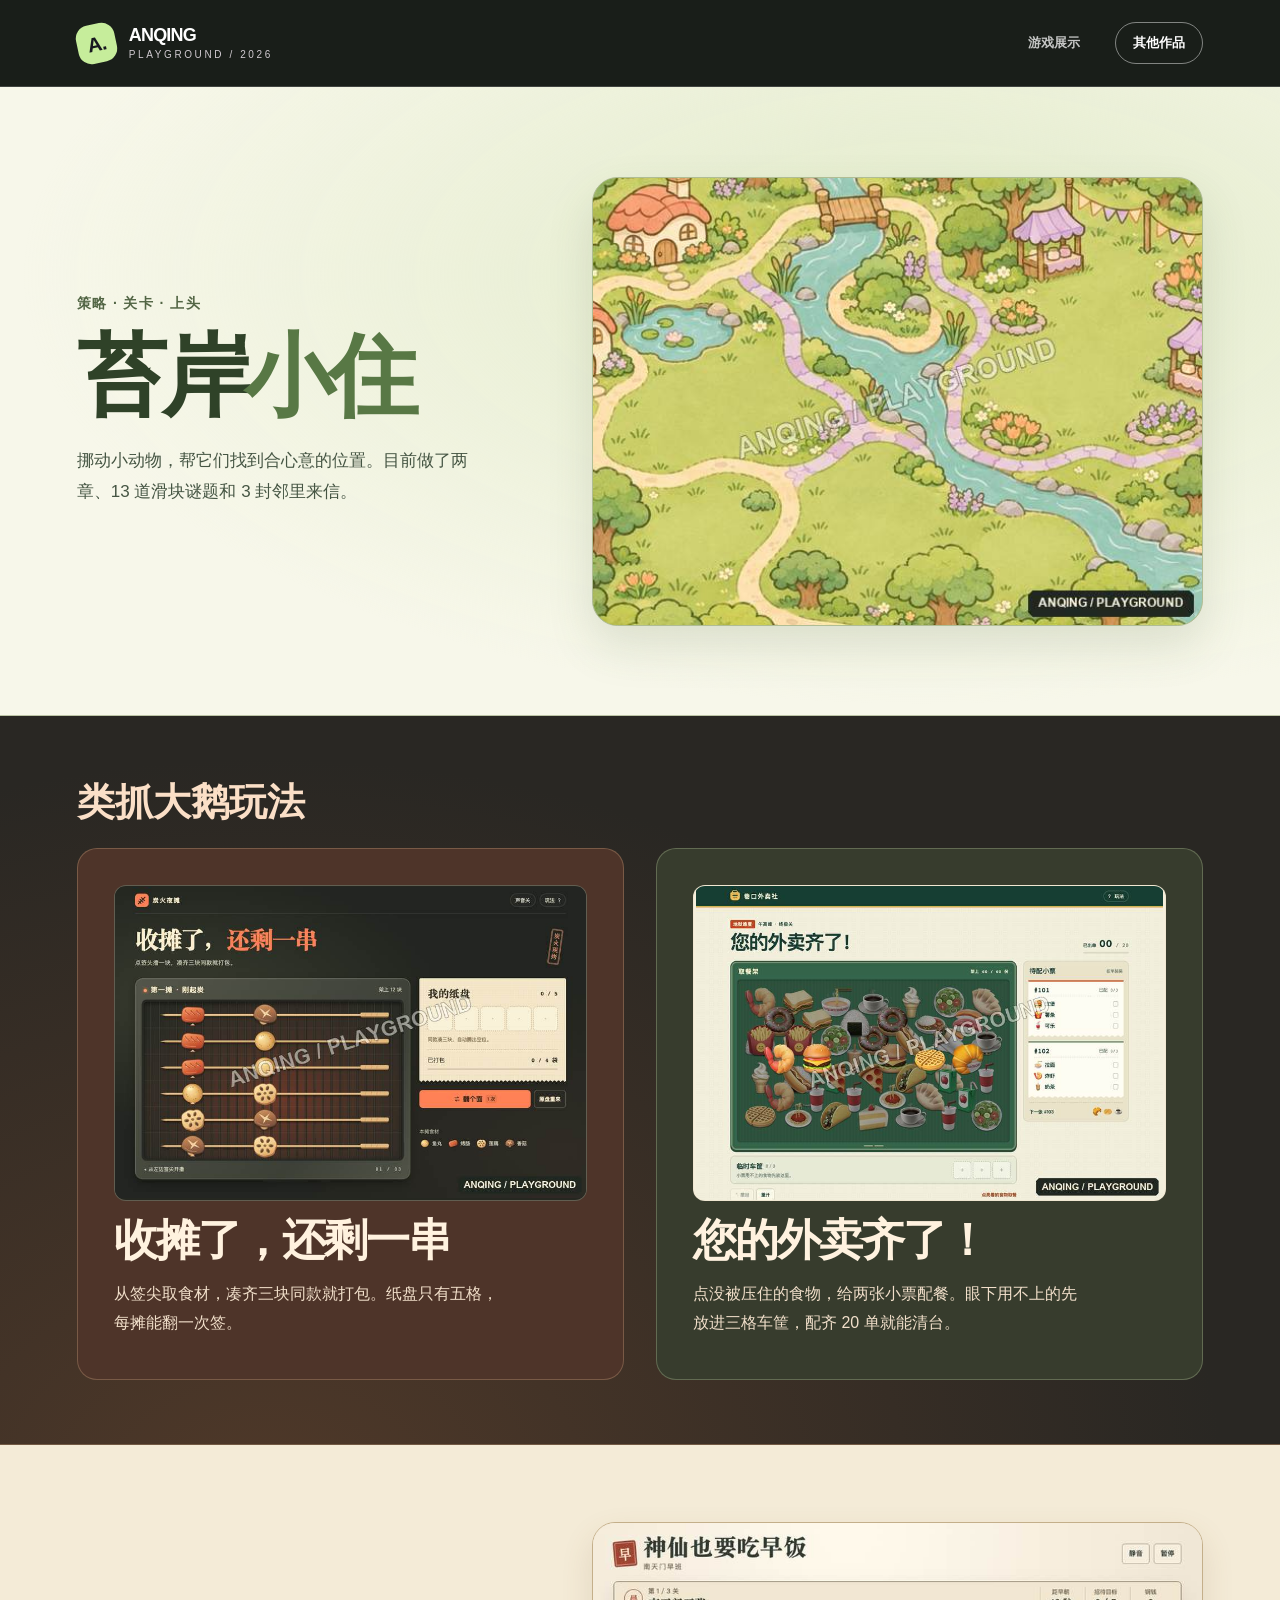
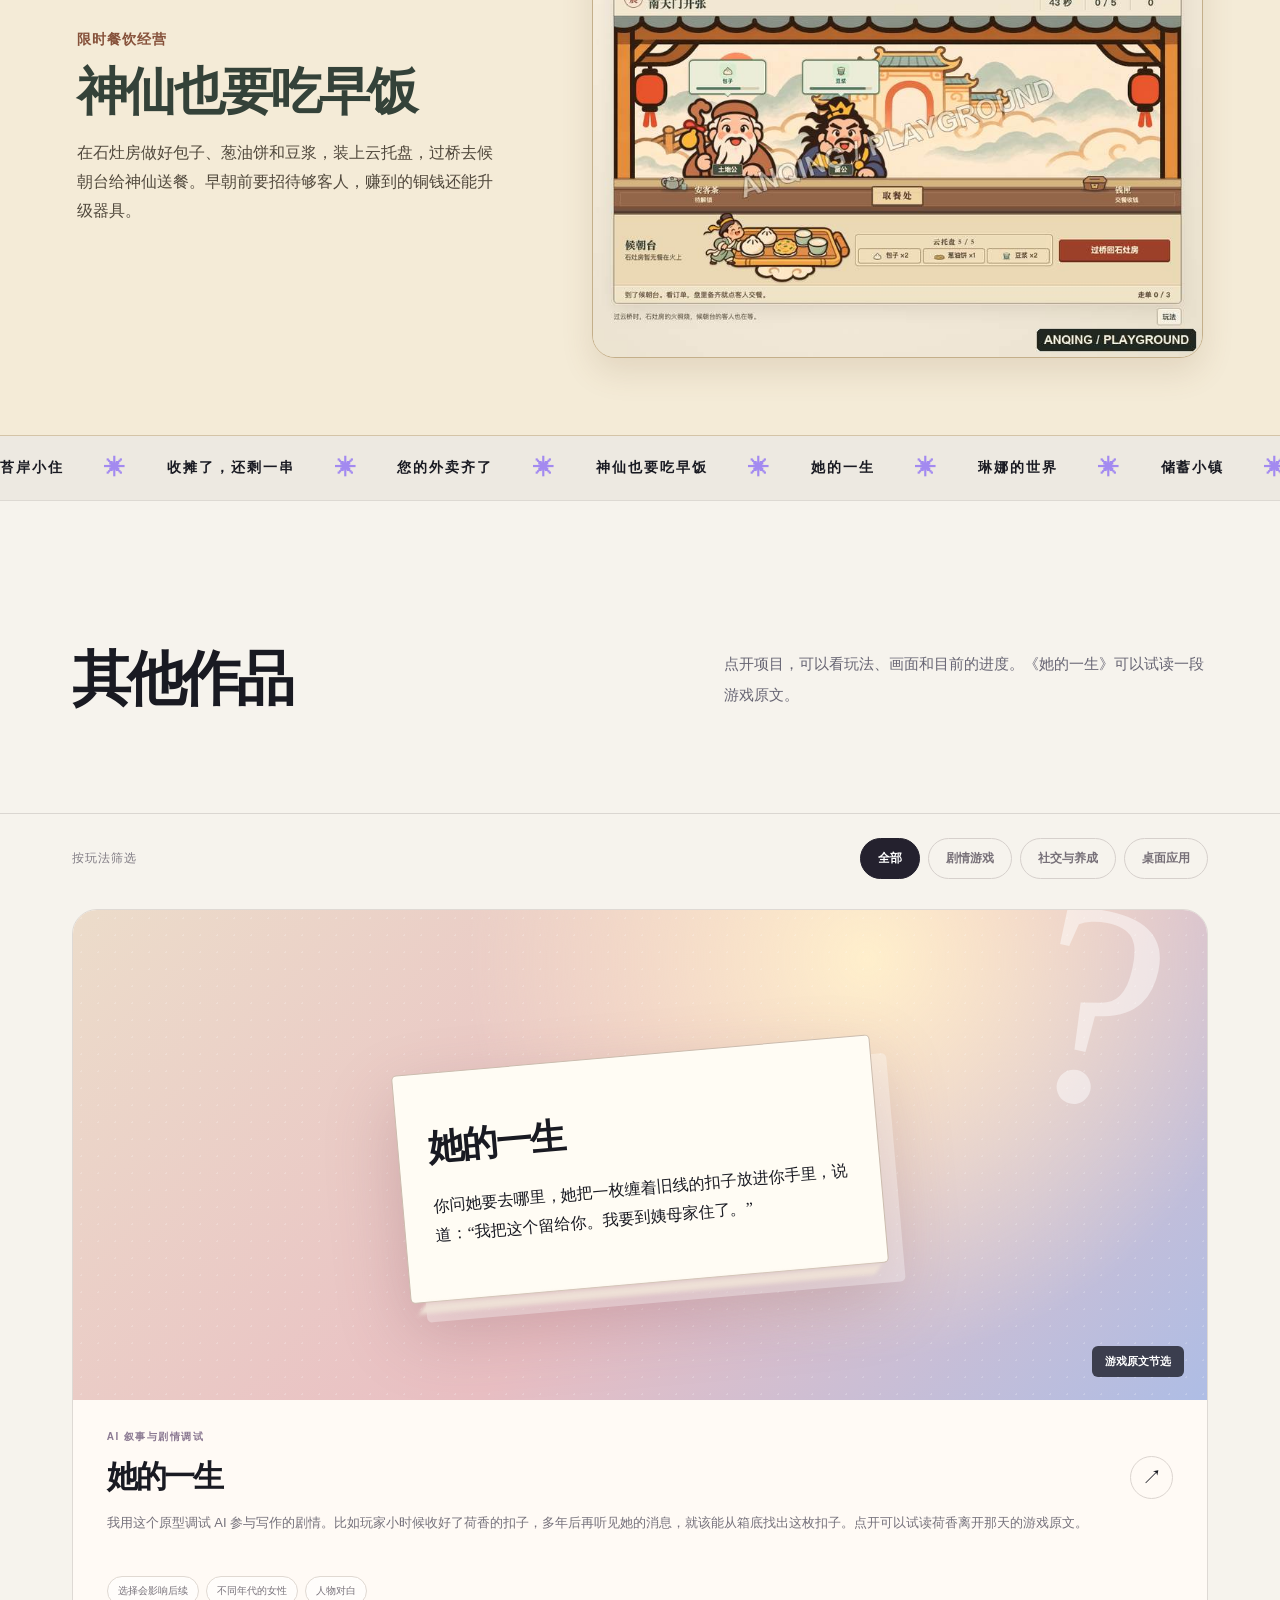
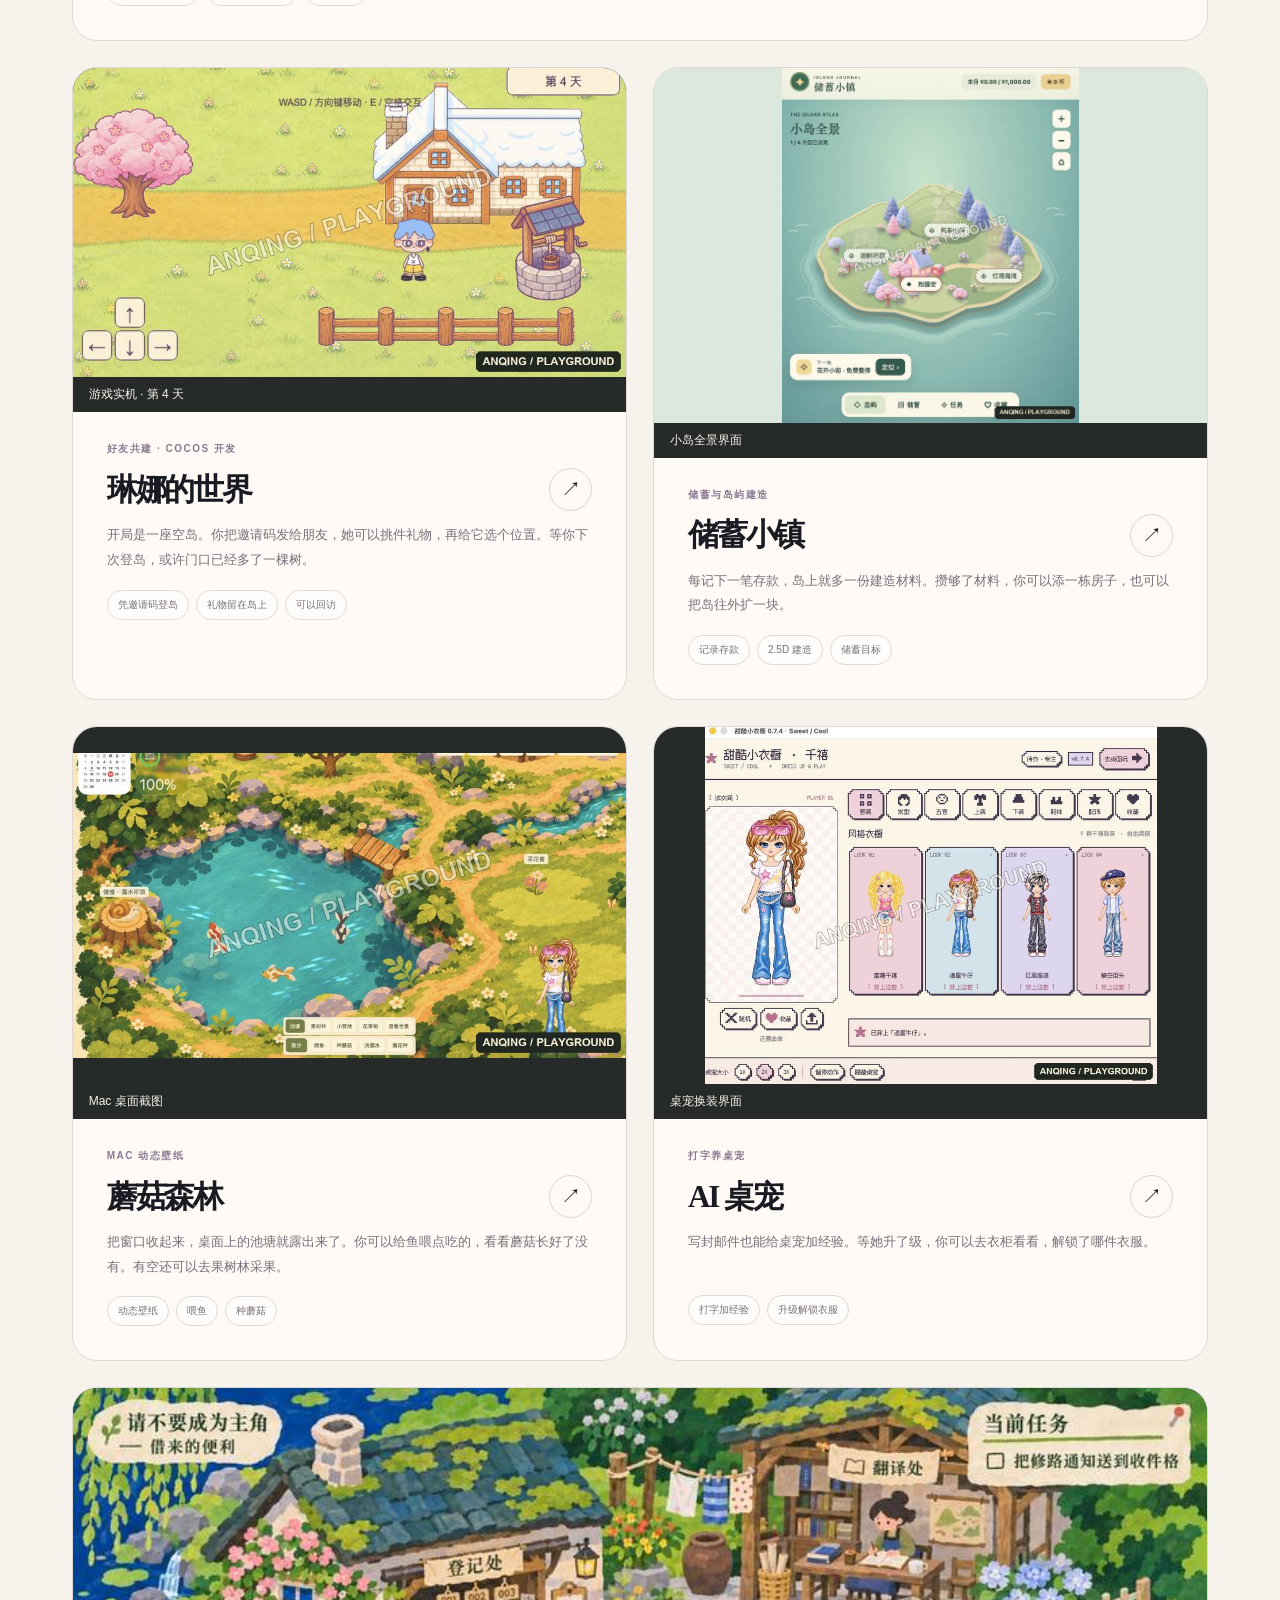
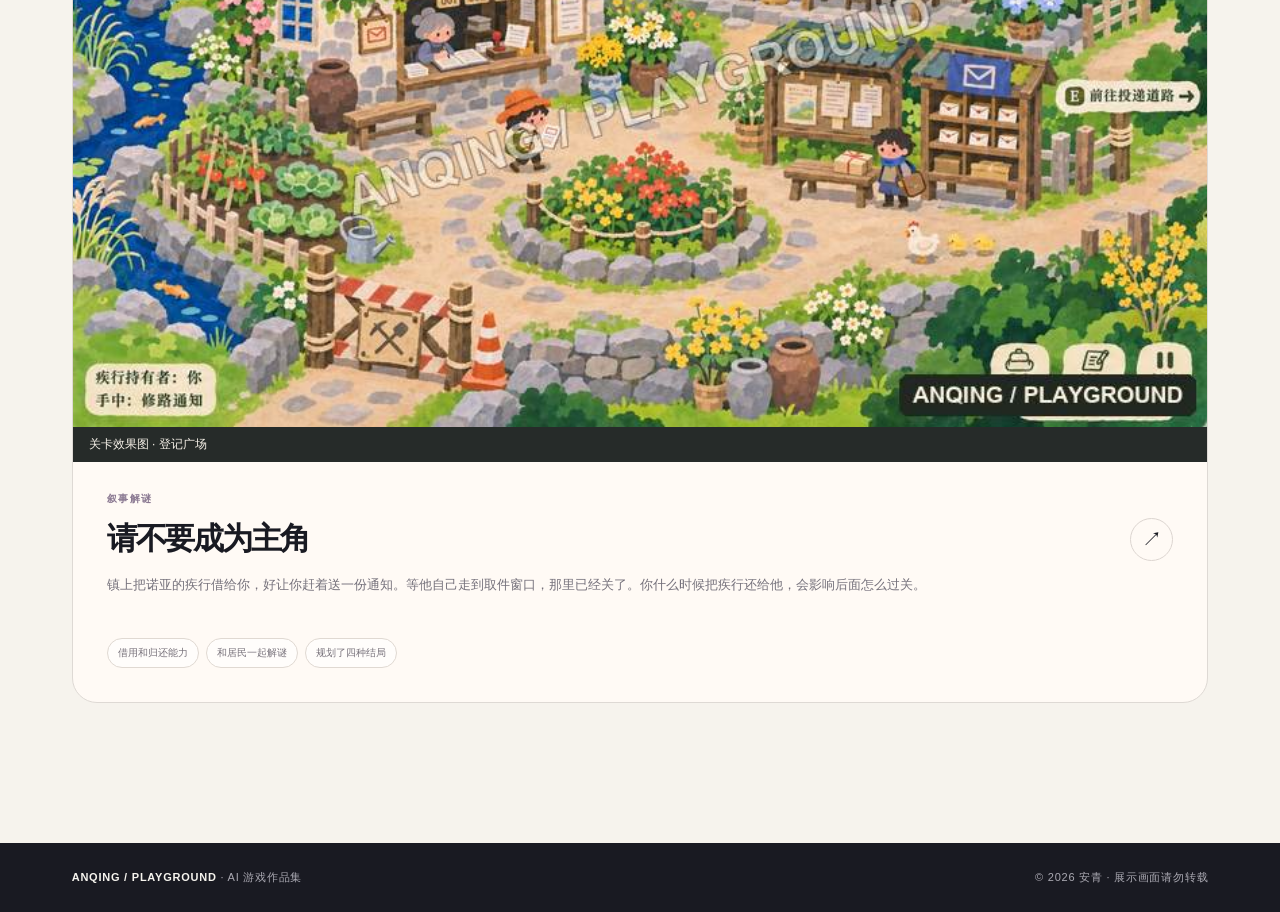
==== index.html @ a7796d93 "Publish public portfolio showcase" ====
<!doctype html>
<html lang="zh-CN">
<head>
<meta charset="utf-8" />
<meta name="viewport" content="width=device-width, initial-scale=1" />
<meta name="theme-color" content="#11121b" />
<meta name="description" content="安青的十个游戏项目，展示解谜、类抓大鹅玩法、餐饮经营、分支叙事和桌面应用。" />
<title>安青的 AI 游戏作品集 · ANQING / PLAYGROUND</title>
<style>
:root{--ink:#191a22;--muted:#6f6b77;--paper:#f6f3ed;--line:#dad6d1;--violet:#b7a4f8;--lime:#c6ed9b;--coral:#ffc2ab;--yellow:#ffe3a2;--font:Inter,-apple-system,BlinkMacSystemFont,"PingFang SC","Microsoft YaHei",sans-serif;--serif:"Iowan Old Style","Songti SC","Noto Serif SC",Georgia,serif}
*{box-sizing:border-box}html{scroll-behavior:smooth}body{margin:0;font-family:var(--font);color:var(--ink);background:var(--paper);overflow-x:hidden}button,a{font:inherit}a{color:inherit;text-decoration:none}button{cursor:pointer}button:focus-visible,a:focus-visible{outline:3px solid #8467e8;outline-offset:4px}img{max-width:100%;display:block}::selection{background:var(--violet);color:#12121a}
#progress{position:fixed;z-index:100;left:0;top:0;height:3px;width:0%;background:#c7f699;transition:width .1s linear;pointer-events:none}
.topbar{background:#191e19;color:white;height:87px;display:flex;align-items:center;justify-content:space-between;padding:0 clamp(22px,6vw,100px);border-bottom:1px solid rgba(255,255,255,.17)}
.brand{display:flex;align-items:center;gap:13px;font-weight:800;letter-spacing:-.045em;font-size:18px;line-height:1}.brand .mark{height:39px;width:39px;background:var(--lime);color:#17181f;border-radius:13px;display:grid;place-items:center;font-size:20px;font-weight:900;transform:rotate(-12deg);transition:transform .4s}.brand:hover .mark{transform:rotate(8deg)}.brand small{display:block;margin-top:6px;font-weight:500;font-size:10px;letter-spacing:.26em;color:#d1cbd1}.nav{display:flex;align-items:center;gap:35px;font-size:13px;font-weight:600}.nav a{opacity:.75;transition:opacity .2s}.nav a:hover{opacity:1}.nav .nav-cta{border:1px solid rgba(255,255,255,.45);padding:11px 17px;border-radius:100px;opacity:1}.nav .nav-cta:hover{background:#fff;color:#161820}
.hero {
  background: radial-gradient(ellipse at 72% 30%, #e2ebca, transparent 69%), #f7f7ea;
  color: #2f4228;
  border-bottom: 1px solid #bdc5a6;
}
.hero-wrap, .food-games-wrap, .breakfast-wrap {
  max-width: 1500px;
  margin: 0 auto;
  padding-inline: clamp(24px, 6vw, 100px);
}
.hero-wrap {
  display: grid;
  grid-template-columns: minmax(0, .85fr) minmax(0, 1.15fr);
  align-items: center;
  gap: clamp(28px, 5vw, 76px);
  padding-block: clamp(44px, 7vw, 106px);
}
.hero .eyebrow {
  color: #526544;
  font-size: 14px;
  font-weight: 800;
  letter-spacing: .1em;
}
.hero h1 { font-family: var(--serif); font-weight: 800; }
.hero h1 {
  margin: 14px 0 18px;
  font-size: clamp(54px, 7vw, 102px);
  letter-spacing: -.07em;
  line-height: 1.12;
}
.hero h1 em { color: #587845; font-style: normal; }
.hero-lede {
  max-width: 395px;
  margin: 0;
  color: #455543;
  font-size: 17px;
  line-height: 1.85;
}
.hero-map {
  position: relative;
  margin: 0;
  overflow: hidden;
  border: 1px solid #b0bd94;
  border-radius: clamp(16px, 2vw, 28px);
  background: #a9bc86;
  box-shadow: 0 20px 45px #4b603c25;
}
.hero-map img { width: 100%; height: auto; }
.hero-map-play, .food-game-play, .breakfast-play {
  display: inline-flex;
  align-items: center;
  justify-content: center;
  min-height: 46px;
  padding: 10px 22px;
  border-radius: 24px;
  font-size: 15px;
  font-weight: 800;
}
.hero-map-play {
  position: absolute;
  z-index: 1;
  right: clamp(10px, 2vw, 22px);
  bottom: clamp(10px, 2vw, 22px);
  border: 1px solid #e0edc8;
  background: #2c492b;
  color: #fffcec;
  box-shadow: 0 4px 16px #1e281d50;
}
.hero-map-play:hover { background: #426336; }
.hero-map-play:focus-visible { outline-color: #fffcec; }
.food-games {
  color: #f8ecdb;
  background: radial-gradient(ellipse at 21% 110%, #503929, transparent 67%), #292723;
  border-bottom: 1px solid #725943;
}
.food-games-wrap { padding-block: clamp(38px, 5vw, 74px); }
.food-games h2 {
  margin: 0 0 22px;
  color: #fbdfc7;
  font-family: var(--serif);
  font-size: clamp(25px, 3vw, 38px);
  line-height: 1.2;
}
.food-game-list {
  display: grid;
  grid-template-columns: repeat(2, minmax(0, 1fr));
  gap: clamp(16px, 3vw, 32px);
}
.food-game {
  display: flex;
  flex-direction: column;
  align-items: flex-start;
  gap: 14px;
  padding: clamp(22px, 3vw, 36px);
  border: 1px solid #cea58255;
  border-radius: 20px;
  background: #4e3429;
}
.food-game.delivery { background: #373c2d; border-color: #a3b18a66; }
.food-game-image {
  width: 100%;
  height: auto;
  aspect-ratio: 3 / 2;
  object-fit: contain;
  border: 1px solid #e6d5bb50;
  border-radius: 12px;
  background: #252720;
}
.delivery .food-game-image { background: #f4efdc; }
.food-game h3 {
  margin: 0;
  color: #fff2df;
  font-family: var(--serif);
  font-size: clamp(29px, 3.4vw, 48px);
  letter-spacing: -.045em;
  line-height: 1.18;
}
.food-game p {
  max-width: 395px;
  margin: 0 0 6px;
  color: #f1dfca;
  font-size: 16px;
  line-height: 1.8;
}
.food-game-play { margin-top: auto; background: #ffbb96; color: #35261e; }
.food-game-play:hover { background: #ffcfb2; }
.delivery .food-game-play { background: #e7e9b5; color: #303626; }
.delivery .food-game-play:hover { background: #f0f2cb; }
.breakfast-feature {
  color: #344239;
  background: #f4ebd7;
  border-bottom: 1px solid #d4c4a7;
}
.breakfast-wrap {
  display: grid;
  grid-template-columns: minmax(0, .85fr) minmax(0, 1.15fr);
  align-items: center;
  gap: clamp(24px, 5vw, 72px);
  padding-block: clamp(44px, 6vw, 88px);
}
.breakfast-kind {
  margin: 0 0 12px;
  color: #86513a;
  font-size: 14px;
  font-weight: 800;
  letter-spacing: .08em;
}
.breakfast-feature h2 {
  margin: 0 0 16px;
  font-family: var(--serif);
  font-size: clamp(34px, 4vw, 56px);
  font-weight: 800;
  line-height: 1.22;
  letter-spacing: -.05em;
}
.breakfast-description {
  max-width: 430px;
  margin: 0 0 24px;
  color: #51493d;
  font-size: 16px;
  line-height: 1.8;
}
.breakfast-play { background: #873a28; color: #fff5e1; }
.breakfast-play:hover { background: #6b2d20; }
.breakfast-screenshot {
  width: 100%;
  height: auto;
  border: 1px solid #c4af8a;
  border-radius: clamp(14px, 2vw, 23px);
  box-shadow: 0 14px 32px #75533324;
}
@media (max-width: 760px) {
  .hero-wrap, .food-game-list, .breakfast-wrap { grid-template-columns: minmax(0, 1fr); }
  .hero-lede { font-size: 16px; }
}
.marquee{border-bottom:1px solid #ddd9d3;background:#ede9e1;overflow:hidden;white-space:nowrap;padding:20px 0}.marquee-track{display:flex;width:max-content;gap:40px;animation:marquee 32s linear infinite;font-size:14px;font-weight:800;letter-spacing:.14em}.marquee-track span{display:flex;align-items:center;gap:40px}.marquee-track b{color:#a38af0;font-size:21px}
.container{max-width:1420px;margin:auto;padding-left:clamp(24px,5.6vw,90px);padding-right:clamp(24px,5.6vw,90px)}.intro{padding-top:122px;padding-bottom:94px;display:grid;grid-template-columns:1.1fr .9fr;gap:60px;align-items:end}.section-label{font-size:12px;font-weight:900;letter-spacing:.2em;color:#a17479;text-transform:uppercase}.intro h2,.process h2{font-family:var(--serif);font-size:clamp(38px,4.6vw,70px);letter-spacing:-.07em;line-height:1.3;margin:19px 0 0}.intro h2 span{color:#a38ad2}.intro p{font-size:15px;color:#676573;line-height:2.1;max-width:490px;margin:0 0 8px}.intro p strong{color:var(--ink)}
.filterbar{display:flex;align-items:center;gap:8px;flex-wrap:wrap;border-top:1px solid var(--line);padding-top:24px;padding-bottom:30px}.filterbar .caption{font-size:12px;color:#7f7a83;margin-right:auto;letter-spacing:.08em}.filter-btn{border:1px solid #d6d0cc;background:transparent;color:#777078;padding:11px 17px;border-radius:100px;font-size:12px;font-weight:700;transition:all .2s}.filter-btn[aria-pressed="true"],.filter-btn:hover{background:#24212e;color:#fff;border-color:#24212e}.filter-count{font-size:11px;opacity:.65;margin-left:6px}
.projects{display:grid;grid-template-columns:repeat(2,minmax(0,1fr));gap:26px;padding-bottom:140px}.project{overflow:hidden;border-radius:25px;position:relative;border:1px solid #ded9d4;background:#fffaf5;min-width:0;transition:box-shadow .35s,transform .35s}.project:hover{transform:translateY(-5px);box-shadow:0 28px 60px rgba(32,28,37,.11)}.project[hidden]{display:none}.project.full{grid-column:span 2}.project-visual{height:390px;position:relative;overflow:hidden;isolation:isolate;background:#ddd}.project.full .project-visual{height:490px}.project-picture{height:100%;width:100%;object-fit:cover;transition:transform .9s cubic-bezier(.2,.7,.2,1)}.project:hover .project-picture{transform:scale(1.05)}.project-number{position:absolute;left:23px;top:23px;z-index:7;padding:8px 13px;border-radius:100px;background:#fffde9eb;color:#292525;backdrop-filter:blur(10px);font-weight:900;font-size:11px;letter-spacing:.1em}.visual-tag{position:absolute;right:23px;bottom:23px;z-index:7;padding:8px 13px;border-radius:6px;background:#11121bbd;color:white;backdrop-filter:blur(10px);font-weight:650;font-size:11px}.project-content{padding:30px 34px 34px;display:flex;flex-direction:column;gap:12px}.project-meta{color:#8b7992;font-size:10px;letter-spacing:.15em;font-weight:900;text-transform:uppercase}.project-title-row{display:flex;gap:16px;justify-content:space-between;align-items:center}.project-title{font-family:var(--serif);font-weight:800;font-size:31px;letter-spacing:-.07em;margin:0}.project-arrow{width:43px;height:43px;border:1px solid #dcd5d0;border-radius:50%;background:transparent;display:grid;place-items:center;font-size:20px;transition:all .25s;flex:0 0 auto}.project:hover .project-arrow{background:var(--ink);color:white;transform:rotate(-45deg)}.project-desc{font-size:13px;line-height:1.9;color:#75717b;margin:0;min-height:48px}.chips{display:flex;gap:7px;flex-wrap:wrap;margin-top:5px}.chip{font-size:10px;border:1px solid #e0d9d2;color:#77717a;border-radius:100px;padding:7px 10px;background:#fffdfb}.open-project{position:absolute;inset:0;border:0;background:transparent;color:transparent;z-index:10;font-size:0}.project:focus-within{outline:3px solid #9f88f0;outline-offset:3px}
/* Narrative: purpose-built editorial interaction visual, not a game screenshot */
.story-art{background:radial-gradient(circle at 70% 10%,#ffefcc,transparent 44%),linear-gradient(135deg,#ecdcca,#e9bfc3 55%,#aebde5)}.story-art::before{content:"";position:absolute;inset:0;background-image:radial-gradient(#fff 1px,transparent 1px);background-size:17px 17px;opacity:.2}.story-art .story-accent{position:absolute;right:4%;top:-10%;font-family:var(--serif);font-size:290px;color:#fff7;line-height:1;transform:rotate(12deg)}.story-book{position:absolute;width:62%;min-width:270px;max-width:480px;left:50%;top:53%;transform:translate(-50%,-50%) rotate(-5deg);padding:30px;background:#fffcf4;border:1px solid #cbbcae;box-shadow:15px 20px 0 #ffffff50,0 30px 70px #76475345;border-radius:5px;transition:transform .7s}.project:hover .story-book{transform:translate(-50%,-54%) rotate(-2deg)}.story-book:after{content:"";height:10px;position:absolute;inset:auto 10px -12px 10px;background:#eee0d6;transform:skewX(-35deg);filter:blur(2px)}.book-small{font-size:10px;letter-spacing:.24em;color:#947969}.book-years{display:flex;align-items:center;gap:15px;margin:20px 0}.book-years b{font-size:36px;letter-spacing:-.06em;font-family:var(--serif)}.book-years i{width:100%;height:1px;background:#cfbdb0}.story-book p{font-family:var(--serif);font-size:16px;line-height:1.8;margin:13px 0 20px}.story-choices{display:flex;gap:8px;flex-wrap:wrap}.story-choices span{font-size:11px;border:1px solid #bfada1;border-radius:4px;padding:9px;color:#735f5b}.story-choices span:first-child{background:#ffe5aa;border-color:#d3a56d}
.process{background:#191a24;color:#f7f1e8;padding:118px 0 125px;position:relative;overflow:hidden}.process::before{content:"✳";position:absolute;right:-70px;top:-160px;font-size:540px;color:#272938;transform:rotate(-12deg);pointer-events:none}.process .container{position:relative;z-index:1}.process-head{display:flex;gap:40px;align-items:end;justify-content:space-between}.process h2{max-width:700px}.process h2 span{color:var(--lime)}.process-intro{max-width:370px;color:#acaab5;font-size:14px;line-height:2}.pipeline{display:grid;grid-template-columns:repeat(3,1fr);gap:18px;margin-top:66px}.pipe{border:1px solid #42414b;border-radius:20px;padding:31px;min-height:235px;background:rgba(255,255,255,.025);position:relative}.pipe::after{content:"→";font-size:22px;color:var(--lime);position:absolute;right:-24px;top:44%;z-index:2}.pipe:last-child::after{display:none}.pipe-num{font-size:11px;color:var(--lime);letter-spacing:.18em}.pipe h3{font-size:25px;margin:29px 0 14px;letter-spacing:-.04em}.pipe p{line-height:1.8;font-size:13px;color:#b6b2c0;margin:0}.process-note{color:#afaeba;font-size:12px;margin:23px 0 0;line-height:1.8}.process-note strong{color:#d5f6ae}
.footer{background:#191a22;color:#abaab3;padding:27px 0;font-size:11px;letter-spacing:.07em}.footer .container{display:flex;justify-content:space-between;gap:20px}.footer strong{color:#f6f4ee}
/* Detailed project overlay */
.dialog{border:0;padding:0;border-radius:24px;width:min(1040px,calc(100% - 26px));max-height:calc(100dvh - 45px);overflow:auto;background:#faf7f1;color:#27252d;box-shadow:0 30px 120px #05040b80}.dialog::backdrop{background:#0c0d16cb;backdrop-filter:blur(10px)}.dialog-close{position:sticky;float:right;top:18px;right:18px;z-index:12;background:#191a22;color:#fff;width:44px;height:44px;border:0;border-radius:50%;font-size:22px;display:grid;place-items:center;margin:18px 18px -62px 0}.dialog-hero{height:min(46vw,390px);min-height:225px;overflow:hidden;background:#ddd}.dialog-hero img{height:100%;width:100%;object-fit:cover}.dialog-body{padding:clamp(27px,5vw,64px)}.dialog-eyebrow{color:#926d85;font-size:11px;font-weight:900;letter-spacing:.19em}.dialog h2{font-family:var(--serif);font-size:clamp(37px,5vw,64px);letter-spacing:-.08em;margin:15px 0}.dialog-lead{max-width:780px;font-family:var(--serif);font-size:clamp(17px,2vw,24px);line-height:1.7;margin:0 0 28px}.dialog-status{background:#e9e2d9;display:inline-block;font-size:11px;padding:8px 12px;border-radius:100px;color:#6a6064}.dialog-cols{display:grid;grid-template-columns:1fr 1fr;gap:45px;margin-top:45px}.dialog-cols h3{font-size:13px;color:#996f82;letter-spacing:.14em;margin:0 0 13px}.dialog-cols p{color:#635e69;font-size:14px;line-height:2;margin:0 0 22px}.dialog-gallery{display:grid;grid-template-columns:repeat(2,minmax(0,1fr));gap:15px;margin-top:35px}.dialog-gallery img{height:320px;object-fit:cover;width:100%;border-radius:13px}.dialog-gallery img:only-child{grid-column:span 2;height:400px}.dialog-footnote{margin-top:35px;border-top:1px solid #e2dbd6;padding-top:22px;font-size:12px;line-height:1.9;color:#8a8390}.mini-demo{background:#f2e9e4;border:1px solid #dfd5cd;border-radius:18px;padding:23px;margin:27px 0 15px}.mini-demo h4{font-size:13px;margin:0 0 12px;letter-spacing:.06em}.mini-demo p{margin:0 0 15px;color:#5f5861;line-height:1.8;font-size:13px}.demo-options{display:flex;gap:10px;flex-wrap:wrap}.demo-options button,.key-demo button{background:white;border:1px solid #d8c7c2;border-radius:10px;padding:11px 15px;font-size:12px;font-weight:800}.demo-options button:hover,.key-demo button:hover{background:#e5d5fb}.demo-output{min-height:27px;margin-top:18px;font-size:13px;color:#87546d;font-weight:800}.key-demo{display:flex;align-items:center;gap:15px;flex-wrap:wrap}.key-demo meter{width:150px;height:14px;accent-color:#9b7ddd}.key-demo b{font-size:13px}
/* Scroll reveals + motion constraints */
.reveal{opacity:0;transform:translateY(28px);transition:opacity .75s ease,transform .75s cubic-bezier(.2,.7,.3,1)}.reveal.visible{opacity:1;transform:translateY(0)}@keyframes marquee{to{transform:translateX(-50%)}}@keyframes firefly{0%,100%{opacity:.15;transform:translate(0,8px)}45%{opacity:1;transform:translate(18px,-22px)}}
@media(max-width:1100px){.project.full .project-visual{height:420px}}
@media(max-width:820px){.topbar{height:75px}.nav{gap:18px}.nav a:not(.nav-cta){display:none}.intro{grid-template-columns:1fr;padding-top:85px;padding-bottom:65px;gap:24px}.projects{gap:17px}.project-visual{height:340px}.project.full .project-visual{height:390px}.project-content{padding:24px}.project-title{font-size:27px}.process-head{display:block}.process-intro{margin-top:25px}.pipeline{gap:12px}.pipe{padding:22px;min-height:255px}}
@media(max-width:600px){.brand{font-size:15px}.brand .mark{height:34px;width:34px}.nav .nav-cta{font-size:11px;padding:10px 14px}.intro h2,.process h2{font-size:39px}.intro p{font-size:13px}.filterbar .caption{width:100%;margin-bottom:10px}.filter-btn{font-size:11px;padding:9px 13px}.projects{display:block;padding-bottom:75px}.project{margin-bottom:20px}.project-visual,.project.full .project-visual{height:315px}.project-title{font-size:28px}.project-desc{min-height:0}.story-book{padding:22px}.story-book p{font-size:13px}.story-accent{display:none}.story-book{min-width:270px}.process{padding:84px 0}.pipeline{display:block;margin-top:37px}.pipe{min-height:0;margin-bottom:17px}.pipe::after{content:"↓";top:auto;bottom:-22px;right:45%;font-size:19px}.pipe h3{margin:17px 0 9px}.footer .container{flex-direction:column;gap:8px}.dialog-cols{grid-template-columns:1fr;gap:10px;margin-top:27px}.dialog-gallery{grid-template-columns:1fr}.dialog-gallery img,.dialog-gallery img:only-child{grid-column:auto;height:auto;max-height:440px;object-fit:contain}.dialog-hero{height:240px}.dialog-close{top:10px}.dialog-body{padding:28px 23px 36px}}
@media(prefers-reduced-motion:reduce){html{scroll-behavior:auto}*,*::before,*::after{animation:none!important;transition:none!important}.reveal{opacity:1;transform:none}}

.project .source-media {
  height: auto;
  margin: 0;
  background: #262b29;
}
.source-picture {
  width: 100%;
  aspect-ratio: 1.55;
  object-fit: contain;
}
.project.full .source-media { height: auto; }
.project.full .source-picture { aspect-ratio: 16 / 9; }
.lina-gameplay .source-picture { height: auto; aspect-ratio: 944 / 528; }
.source-media figcaption, .saving-art figcaption {
  padding: 9px 16px;
  background: #262b29;
  color: #f7f2e9;
  font-size: 12px;
}
.dialog-hero.source-hero {
  height: auto;
  min-height: 0;
  background: #262b29;
}
.dialog-hero.source-hero img {
  width: 100%;
  height: auto;
}
.dialog-gallery figure { margin: 0; }
.dialog-gallery figure img {
  width: 100%;
  height: auto;
}
.dialog-gallery figcaption {
  padding-top: 8px;
  color: #665865;
  font-size: 13px;
}
.mini-demo p + p { margin-top: 12px; }
.skill-excerpt {
  margin-top: 32px;
  scroll-margin-top: 24px;
  padding: clamp(20px, 4vw, 34px);
  border: 1px solid #42414b;
  border-radius: 20px;
  background: #24242e;
}
.skill-excerpt h3 { margin: 0 0 20px; font-size: 19px; }
.skill-excerpt-lines {
  display: grid;
  grid-template-columns: minmax(0, 1fr) minmax(0, 1fr);
  gap: 22px 32px;
}
.skill-excerpt-lines span { color: var(--lime); font-size: 12px; font-weight: 750; }
.skill-excerpt blockquote {
  margin: 8px 0 0;
  font-family: var(--serif);
  font-size: clamp(16px, 1.8vw, 21px);
  line-height: 1.55;
}
.skill-excerpt + .pipeline { margin-top: 28px; }
@media (max-width: 600px) {
  .skill-excerpt-lines { grid-template-columns: 1fr; }
}


.saving-art {
  display: grid;
  grid-template-rows: minmax(0, 1fr) auto;
  margin: 0;
  background: #dce8dd;
}
.saving-art img {
  width: 100%;
  height: 100%;
  object-fit: contain;
}
.dialog-hero.source-hero.portrait-hero {
  height: min(68dvh, 720px);
  background: #dce8dd;
}
.dialog-hero.source-hero.portrait-hero img {
  height: 100%;
  object-fit: contain;
}
.dialog .process { padding: clamp(36px, 6vw, 68px) 0; }
.dialog .process .container { padding-inline: clamp(27px, 5vw, 64px); }
.dialog .process-head { display: block; }
.dialog .process h2 { font-size: clamp(30px, 5vw, 52px); line-height: 1.18; }
.dialog .process-intro { max-width: 680px; margin: 18px 0 0; }
</style>
</head>
<body>
<div id="progress" aria-hidden="true"></div>
<header class="topbar"><a class="brand" href="#top" aria-label="返回首页"><span class="mark">A.</span><span>ANQING <small>PLAYGROUND / 2026</small></span></a><nav class="nav" aria-label="主导航"><a href="#top">游戏展示</a><a class="nav-cta" href="#works">其他作品</a></nav></header>
<main>
<section class="hero" id="top" aria-labelledby="featured-title">
  <div class="hero-wrap">
    <div class="hero-copy">
      <div class="eyebrow">策略 · 关卡 · 上头</div>
      <h1 id="featured-title">苔岸<em>小住</em></h1>
      <p class="hero-lede">挪动小动物，帮它们找到合心意的位置。目前做了两章、13 道滑块谜题和 3 封邻里来信。</p>
    </div>
    <figure class="hero-map">
      <img src="[data-uri]" width="600" height="440" alt="《苔岸小住》的地图局部，溪流连起村舍和集市" fetchpriority="high" />

    </figure>
  </div>
</section>
<section class="food-games" id="food-games" aria-labelledby="food-games-title">
  <div class="food-games-wrap">
    <h2 id="food-games-title">类抓大鹅玩法</h2>
    <div class="food-game-list">
      <article class="food-game" aria-labelledby="skewer-title">
        <img class="food-game-image" src="[data-uri]" width="1150" height="760" alt="《收摊了，还剩一串》实机画面，左边是烤架和食材，右边是五格纸盘" loading="lazy" />
        <h3 id="skewer-title">收摊了，还剩一串</h3>
        <p>从签尖取食材，凑齐三块同款就打包。纸盘只有五格，每摊能翻一次签。</p>

      </article>
      <article class="food-game delivery" aria-labelledby="delivery-title">
        <img class="food-game-image" src="[data-uri]" width="1280" height="860" alt="《您的外卖齐了！》实机画面，取餐架旁有两张待配小票，下方是三格车筐" loading="lazy" />
        <h3 id="delivery-title">您的外卖齐了！</h3>
        <p>点没被压住的食物，给两张小票配餐。眼下用不上的先放进三格车筐，配齐 20 单就能清台。</p>

      </article>
    </div>
  </div>
</section>
<section class="breakfast-feature" id="breakfast" aria-labelledby="breakfast-title">
  <div class="breakfast-wrap">
    <div>
      <p class="breakfast-kind">限时餐饮经营</p>
      <h2 id="breakfast-title">神仙也要吃早饭</h2>
      <p class="breakfast-description">在石灶房做好包子、葱油饼和豆浆，装上云托盘，过桥去候朝台给神仙送餐。早朝前要招待够客人，赚到的铜钱还能升级器具。</p>

    </div>
    <img class="breakfast-screenshot" src="[data-uri]" width="1150" height="820" alt="《神仙也要吃早饭》实机画面。土地公和雷公在候朝台等餐，云托盘装着包子、葱油饼和豆浆" loading="lazy" />
  </div>
</section>
<div class="marquee" aria-hidden="true"><div class="marquee-track"><span>苔岸小住 <b>✳</b> 收摊了，还剩一串 <b>✳</b> 您的外卖齐了 <b>✳</b> 神仙也要吃早饭 <b>✳</b> 她的一生 <b>✳</b> 琳娜的世界 <b>✳</b> 储蓄小镇 <b>✳</b> 蘑菇森林 <b>✳</b> AI 桌宠 <b>✳</b> 请不要成为主角 <b>✳</b></span><span>苔岸小住 <b>✳</b> 收摊了，还剩一串 <b>✳</b> 您的外卖齐了 <b>✳</b> 神仙也要吃早饭 <b>✳</b> 她的一生 <b>✳</b> 琳娜的世界 <b>✳</b> 储蓄小镇 <b>✳</b> 蘑菇森林 <b>✳</b> AI 桌宠 <b>✳</b> 请不要成为主角 <b>✳</b></span></div></div>
<section class="intro container" id="works"><div class="reveal"><h2>其他作品</h2></div><div class="reveal"><p>点开项目，可以看玩法、画面和目前的进度。《她的一生》可以试读一段游戏原文。</p></div></section>
<div class="filterbar container" role="group" aria-label="按玩法类型筛选"><span class="caption">按玩法筛选</span><button class="filter-btn" data-filter="all" aria-pressed="true">全部</button><button class="filter-btn" data-filter="narrative" aria-pressed="false">剧情游戏</button><button class="filter-btn" data-filter="social" aria-pressed="false">社交与养成</button><button class="filter-btn" data-filter="desktop" aria-pressed="false">桌面应用</button></div>
<section class="projects container" aria-label="游戏与桌面项目">
<article class="project full reveal" data-category="narrative" data-id="life"><div class="project-visual story-art"><div class="story-accent">?</div><div class="story-book"><div class="book-years"><b>她的一生</b></div><p>你问她要去哪里，她把一枚缠着旧线的扣子放进你手里，说道：“我把这个留给你。我要到姨母家住了。”</p></div><span class="visual-tag">游戏原文节选</span></div><div class="project-content"><div class="project-meta">AI 叙事与剧情调试</div><div class="project-title-row"><h3 class="project-title">她的一生</h3><span class="project-arrow" aria-hidden="true">↗</span></div><p class="project-desc">我用这个原型调试 AI 参与写作的剧情。比如玩家小时候收好了荷香的扣子，多年后再听见她的消息，就该能从箱底找出这枚扣子。点开可以试读荷香离开那天的游戏原文。</p><div class="chips"><span class="chip">选择会影响后续</span><span class="chip">不同年代的女性</span><span class="chip">人物对白</span></div></div><button class="open-project" data-open="life" aria-label="打开《她的一生》详情">打开《她的一生》详情</button></article>
<article class="project reveal" data-category="social" data-id="lina"><figure class="project-visual source-media lina-gameplay"><img class="source-picture" loading="lazy" src="[data-uri]" width="944" height="528" alt="《琳娜的世界》第 4 天的实机画面，角色站在农舍和水井旁" /><figcaption>游戏实机 · 第 4 天</figcaption></figure><div class="project-content"><div class="project-meta">好友共建 · Cocos 开发</div><div class="project-title-row"><h3 class="project-title">琳娜的世界</h3><span class="project-arrow" aria-hidden="true">↗</span></div><p class="project-desc">开局是一座空岛。你把邀请码发给朋友，她可以挑件礼物，再给它选个位置。等你下次登岛，或许门口已经多了一棵树。</p><div class="chips"><span class="chip">凭邀请码登岛</span><span class="chip">礼物留在岛上</span><span class="chip">可以回访</span></div></div><button class="open-project" data-open="lina" aria-label="打开《琳娜的世界》详情">打开《琳娜的世界》详情</button></article>
<article class="project reveal" data-category="social" data-id="saving"><figure class="project-visual saving-art"><img loading="lazy" src="[data-uri]" alt="《储蓄小镇》的小岛全景界面，显示本月储蓄进度和岛上各片区" /><figcaption>小岛全景界面</figcaption></figure><div class="project-content"><div class="project-meta">储蓄与岛屿建造</div><div class="project-title-row"><h3 class="project-title">储蓄小镇</h3><span class="project-arrow" aria-hidden="true">↗</span></div><p class="project-desc">每记下一笔存款，岛上就多一份建造材料。攒够了材料，你可以添一栋房子，也可以把岛往外扩一块。</p><div class="chips"><span class="chip">记录存款</span><span class="chip">2.5D 建造</span><span class="chip">储蓄目标</span></div></div><button class="open-project" data-open="saving" aria-label="打开《储蓄小镇》详情">打开《储蓄小镇》详情</button></article>
<article class="project reveal" data-category="desktop" data-id="mushroom"><figure class="project-visual source-media"><img class="source-picture" loading="lazy" src="[data-uri]" alt="《蘑菇森林》在 Mac 桌面上的池塘场景" /><figcaption>Mac 桌面截图</figcaption></figure><div class="project-content"><div class="project-meta">Mac 动态壁纸</div><div class="project-title-row"><h3 class="project-title">蘑菇森林</h3><span class="project-arrow" aria-hidden="true">↗</span></div><p class="project-desc">把窗口收起来，桌面上的池塘就露出来了。你可以给鱼喂点吃的，看看蘑菇长好了没有。有空还可以去果树林采果。</p><div class="chips"><span class="chip">动态壁纸</span><span class="chip">喂鱼</span><span class="chip">种蘑菇</span></div></div><button class="open-project" data-open="mushroom" aria-label="打开《蘑菇森林》详情">打开《蘑菇森林》详情</button></article>
<article class="project reveal" data-category="desktop" data-id="pet"><figure class="project-visual source-media"><img class="source-picture" loading="lazy" src="[data-uri]" alt="《AI 桌宠》的衣柜和角色预览" /><figcaption>桌宠换装界面</figcaption></figure><div class="project-content"><div class="project-meta">打字养桌宠</div><div class="project-title-row"><h3 class="project-title">AI 桌宠</h3><span class="project-arrow" aria-hidden="true">↗</span></div><p class="project-desc">写封邮件也能给桌宠加经验。等她升了级，你可以去衣柜看看，解锁了哪件衣服。</p><div class="chips"><span class="chip">打字加经验</span><span class="chip">升级解锁衣服</span></div></div><button class="open-project" data-open="pet" aria-label="打开《AI 桌宠》详情">打开《AI 桌宠》详情</button></article>
<article class="project full reveal" data-category="narrative" data-id="protag"><figure class="project-visual source-media"><img class="source-picture" loading="lazy" src="[data-uri]" alt="《请不要成为主角》登记广场的关卡画面" /><figcaption>关卡效果图 · 登记广场</figcaption></figure><div class="project-content"><div class="project-meta">叙事解谜</div><div class="project-title-row"><h3 class="project-title">请不要成为主角</h3><span class="project-arrow" aria-hidden="true">↗</span></div><p class="project-desc">镇上把诺亚的疾行借给你，好让你赶着送一份通知。等他自己走到取件窗口，那里已经关了。你什么时候把疾行还给他，会影响后面怎么过关。</p><div class="chips"><span class="chip">借用和归还能力</span><span class="chip">和居民一起解谜</span><span class="chip">规划了四种结局</span></div></div><button class="open-project" data-open="protag" aria-label="打开《请不要成为主角》详情">打开《请不要成为主角》详情</button></article>
</section>
</main>
<footer class="footer"><div class="container"><span><strong>ANQING / PLAYGROUND</strong> · AI 游戏作品集</span><span>© 2026 安青 · 展示画面请勿转载</span></div></footer>
<dialog class="dialog" id="projectDialog" aria-label="项目详情"><button class="dialog-close" id="closeDialog" aria-label="关闭项目详情">×</button><div id="dialogContent"></div></dialog>
<template id="lifeProcessTemplate">
<section class="process" aria-labelledby="life-process-title">
  <div class="container">
    <div class="process-head">
      <div>
        <div class="section-label" style="color:#c7efa7">我的写作过程</div>
        <h2 id="life-process-title">《她的一生》<br><span>从一场戏写到下一场</span></h2>
      </div>
      <p class="process-intro">荷香把扣子交给你，玩家这时候可以决定要不要收好。多年后再听到她的消息，能不能从箱底找出这枚扣子，就要看当初怎么选。</p>
    </div>
    <section class="skill-excerpt" id="skill-excerpt" aria-labelledby="skill-excerpt-title">
      <h3 id="skill-excerpt-title">我的小说创作 Skill · 原文节选</h3>
      <div class="skill-excerpt-lines">
        <div><span>动词</span><blockquote>禁用独立实义单字动词</blockquote></div>
        <div><span>句式</span><blockquote>禁用“不是……而是……”“没有……只有……”“不是A，是B”等否定对照及其拆句、换词变体。</blockquote></div>
        <div><span>接话</span><blockquote>下一句究竟回应上一句的哪件事？</blockquote></div>
        <div><span>旁白</span><blockquote>不要在一段对白后逐句翻译，更不要让人物一遇变故就向自己发表人生演讲。</blockquote></div>
      </div>
    </section>
    <div class="pipeline">
      <div class="pipe">
        <div class="pipe-num">剧情流</div>
        <h3>写下这个选择的后果</h3>
        <p>我用 GPT 试排分支。比如小时候追到巷口，就能问到姨母住在哪里。选了收好扣子，后来再有人来问荷香的事，你就有样东西可以拿出来。</p>
      </div>
      <div class="pipe">
        <div class="pipe-num">前后文</div>
        <h3>回去核对谁知道什么</h3>
        <p>我用 Kimi 回查前文。长大后，荷香托人问起当年的事。玩家听见过谁开口，有没有问到村名，都得回到小时候那一幕核对。</p>
      </div>
      <div class="pipe">
        <div class="pipe-num">对白</div>
        <h3>把两个人的话连起来读</h3>
        <p>我用 Gemini 试几种说法，再按自己的小说 Skill 逐句改。荷香问过年能不能来接她，母亲把包袱交给姨母，答应的是托人带信。读者读到这儿，用不着旁白再解释母亲为什么避开那个问题。</p>
      </div>
    </div>
    <p class="process-note">改完我会把各条路从头读到尾。要是有人突然改了主意，我就回去找，前面有没有发生什么事，让她愿意重新考虑。</p>
  </div>
</section>
</template>
<script>
const lifeProcess = document.querySelector('#lifeProcessTemplate').innerHTML;
const content = {
  life: {
    name: '她的一生',
    typeLabel: '女性人生模拟',
    lead: '从童年到晚年，小时候做过的选择会跟到后面的故事里。',
    status: '已做出可试玩的分支叙事原型',
    aTitle: '一个选择会留下什么',
    bTitle: '我怎么改对白',
    hero: 'story',
    gallery: [],
    a: '玩家出生的年代和家境，会影响长大后有哪些路可走。童年那会儿，你可以把荷香留的扣子收好，也可以追上去问姨母住在哪。隔了许多年，有人来带话时，玩家记得的事会随当初的选择而变。',
    b: '我按自己的小说 Skill 改分支和对白。像荷香抓住母亲衣袖那一段，我会连着读她的问话和母亲的回答。她想知道什么时候能回家，母亲已经把包袱交给了姨母，两个人心里惦记的事都落在话和动作上。',
    note: '上面摘录了荷香支线的游戏原文。游戏的开局设计参考了 1 in 8 Billion。',
  },
  lina: {
    name: '琳娜的世界',
    typeLabel: '和朋友一起布置岛屿',
    lead: '等你回到岛上，朋友可能已经在屋里给你留了一件礼物。',
    status: '用 Cocos 开发',
    hero: '[data-uri]',
    heroAlt: '《琳娜的世界》第 4 天的实机画面，角色站在农舍和水井旁',
    gallery: [],
    a: '岛主发出链接和邀请码，朋友随时都能登岛。每次会随机给出几件物品，朋友从里头挑一件，放在院子里或屋里都行。',
    b: '我想保留朋友替你挑位置的那一步，也让岛主回来时能认出礼物是谁留下的。东西放好以后会一直留在岛上，朋友下次来还能找到。',
    note: '上图是 Cocos 原型第 4 天的实机画面。'
  },
  saving: {
    name: '储蓄小镇',
    typeLabel: '2.5D 岛屿建造',
    lead: '月底看存款进度时，也能看看岛上这阵子添了什么。',
    status: '储蓄玩法处于原型阶段',
    hero: '[data-uri]',
    heroAlt: '《储蓄小镇》的小岛全景界面，显示本月储蓄进度和岛上各片区',
    heroPortrait: true,
    gallery: [],
    a: '玩家先定一个存钱目标，之后每记一笔存款，就能领到建造用的材料。攒够了可以加盖房子，也可以扩建岛屿。储蓄进度跟着记录更新。',
    b: '我给原本打算花、最后省下来的一笔钱留了个入口，叫“又省一笔”。玩家记下来，当天就能拿到一份建造材料。',
    note: '上图是小岛全景，能看到本月储蓄进度和已经点亮的片区。'
  },
  mushroom: {
    name: '蘑菇森林',
    typeLabel: '在桌面上养一片森林',
    lead: '切回桌面时，可以先看看池塘里的鱼，再去看看昨天种下的蘑菇。',
    status: 'Mac 桌面原型',
    hero: '[data-uri]',
    heroAlt: '《蘑菇森林》在 Mac 桌面上的池塘场景',
    gallery: [],
    a: '森林挂在桌面上，时间照常往前走。等你回来，可以先喂鱼，再收长好的蘑菇。果树林和花草甸也能进去，采果子、种点花。',
    b: '我把照料的动作放进桌面场景，回去喂一次鱼也算玩过一会儿。你临时有事，切到别的窗口就可以继续忙。',
    note: '上图是池塘在 Mac 桌面上的样子。'
  },
  pet: {
    name: 'AI 桌宠',
    typeLabel: '键盘和衣柜',
    lead: '你的邮件写完了，她的经验也多了一点。',
    status: '桌面原型，已做出角色和衣柜界面',
    hero: '[data-uri]',
    heroAlt: '《AI 桌宠》的衣柜和角色预览',
    gallery: [],
    a: '你照常打字，桌宠会一点点攒经验。升到对应等级，你就能从衣柜里选一件新衣服给她换上。',
    b: '我把经验加在平时的打字里。比如你忙着回邮件，可以等回完了，再打开衣柜看看她升级没有。',
    note: '上图是桌宠的换装界面。',
  },
  protag: {
    name: '请不要成为主角',
    typeLabel: '用游戏规则推进剧情',
    lead: '你借来疾行去送通知。邮差诺亚走到取件处，窗口已经关了。',
    status: '项目书已完成，规划 7 章、21 关、4 种结局',
    hero: '[data-uri]',
    heroAlt: '《请不要成为主角》登记广场的关卡画面',
    gallery: [
      { src: '[data-uri]', caption: '投递道路 · 谁在替谁走路' },
      { src: '[data-uri]', caption: '译读教学 · 一句话要经过谁' },
      { src: '[data-uri]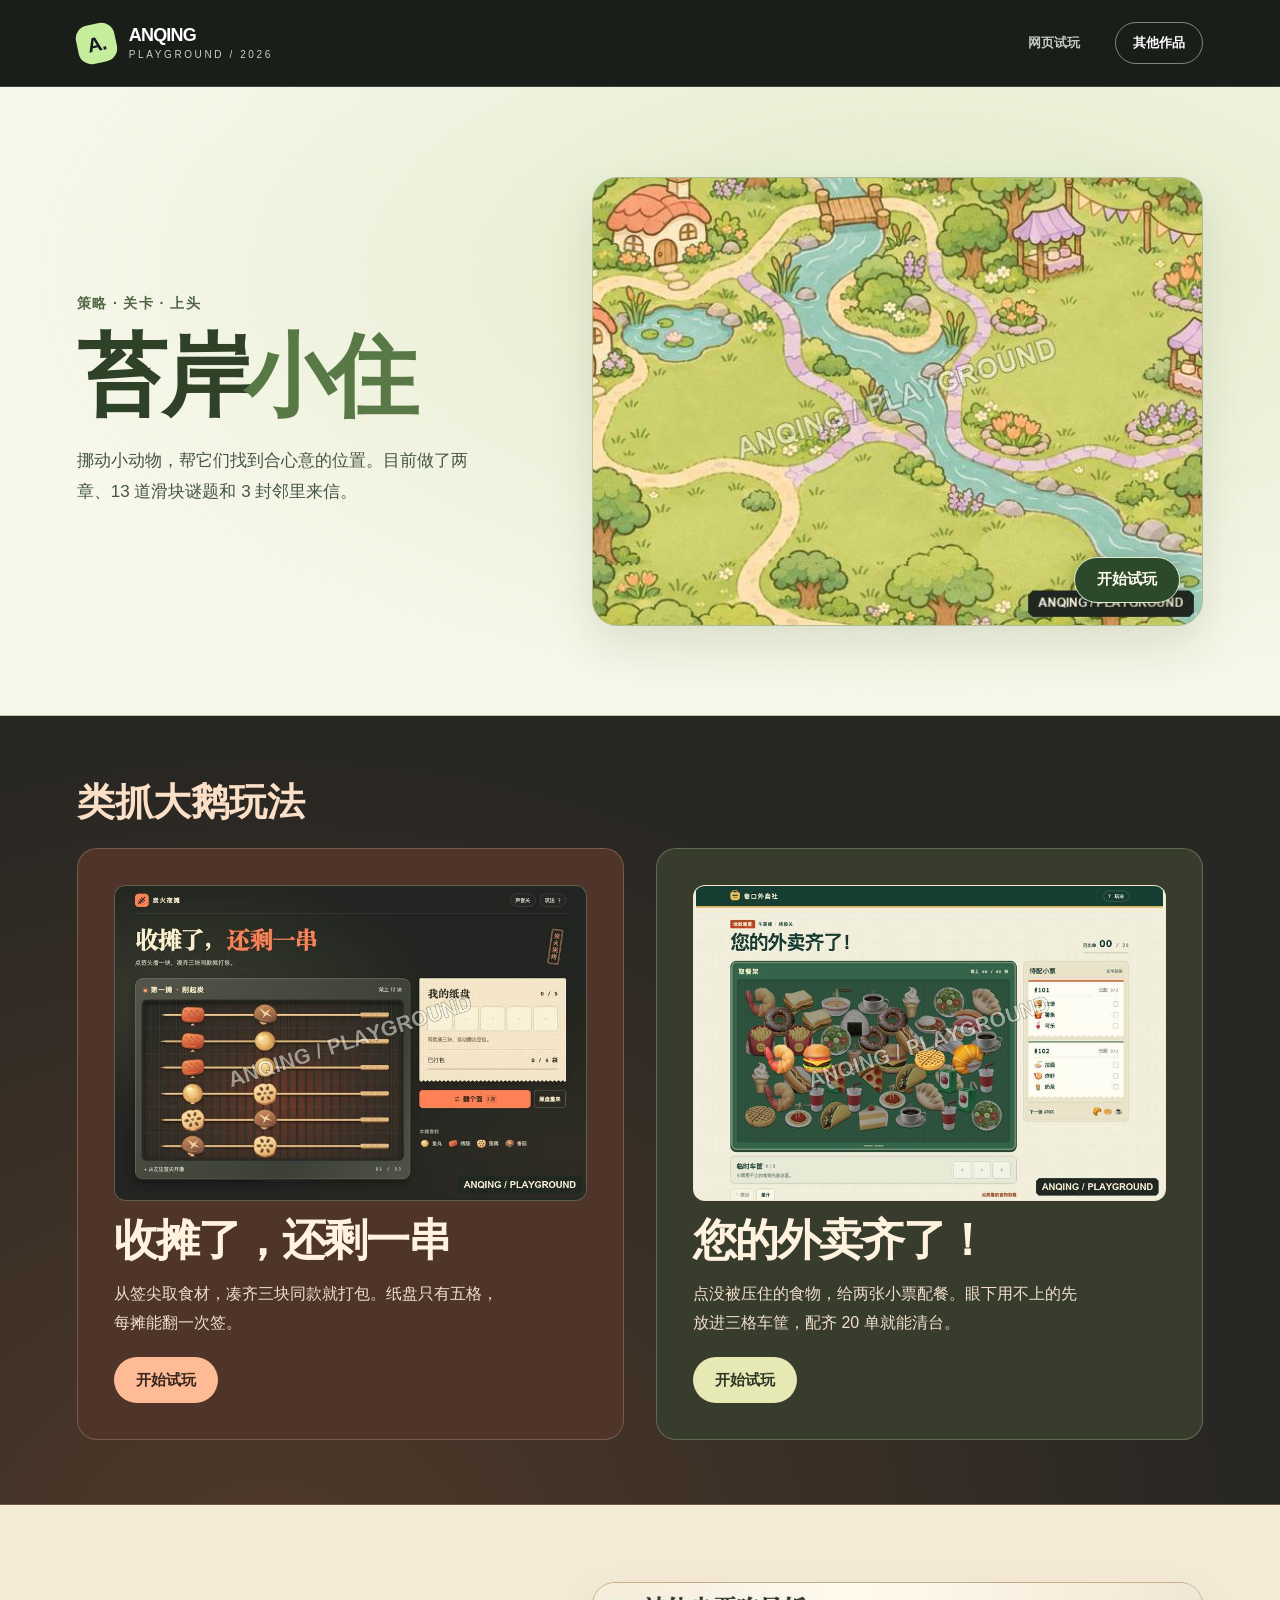
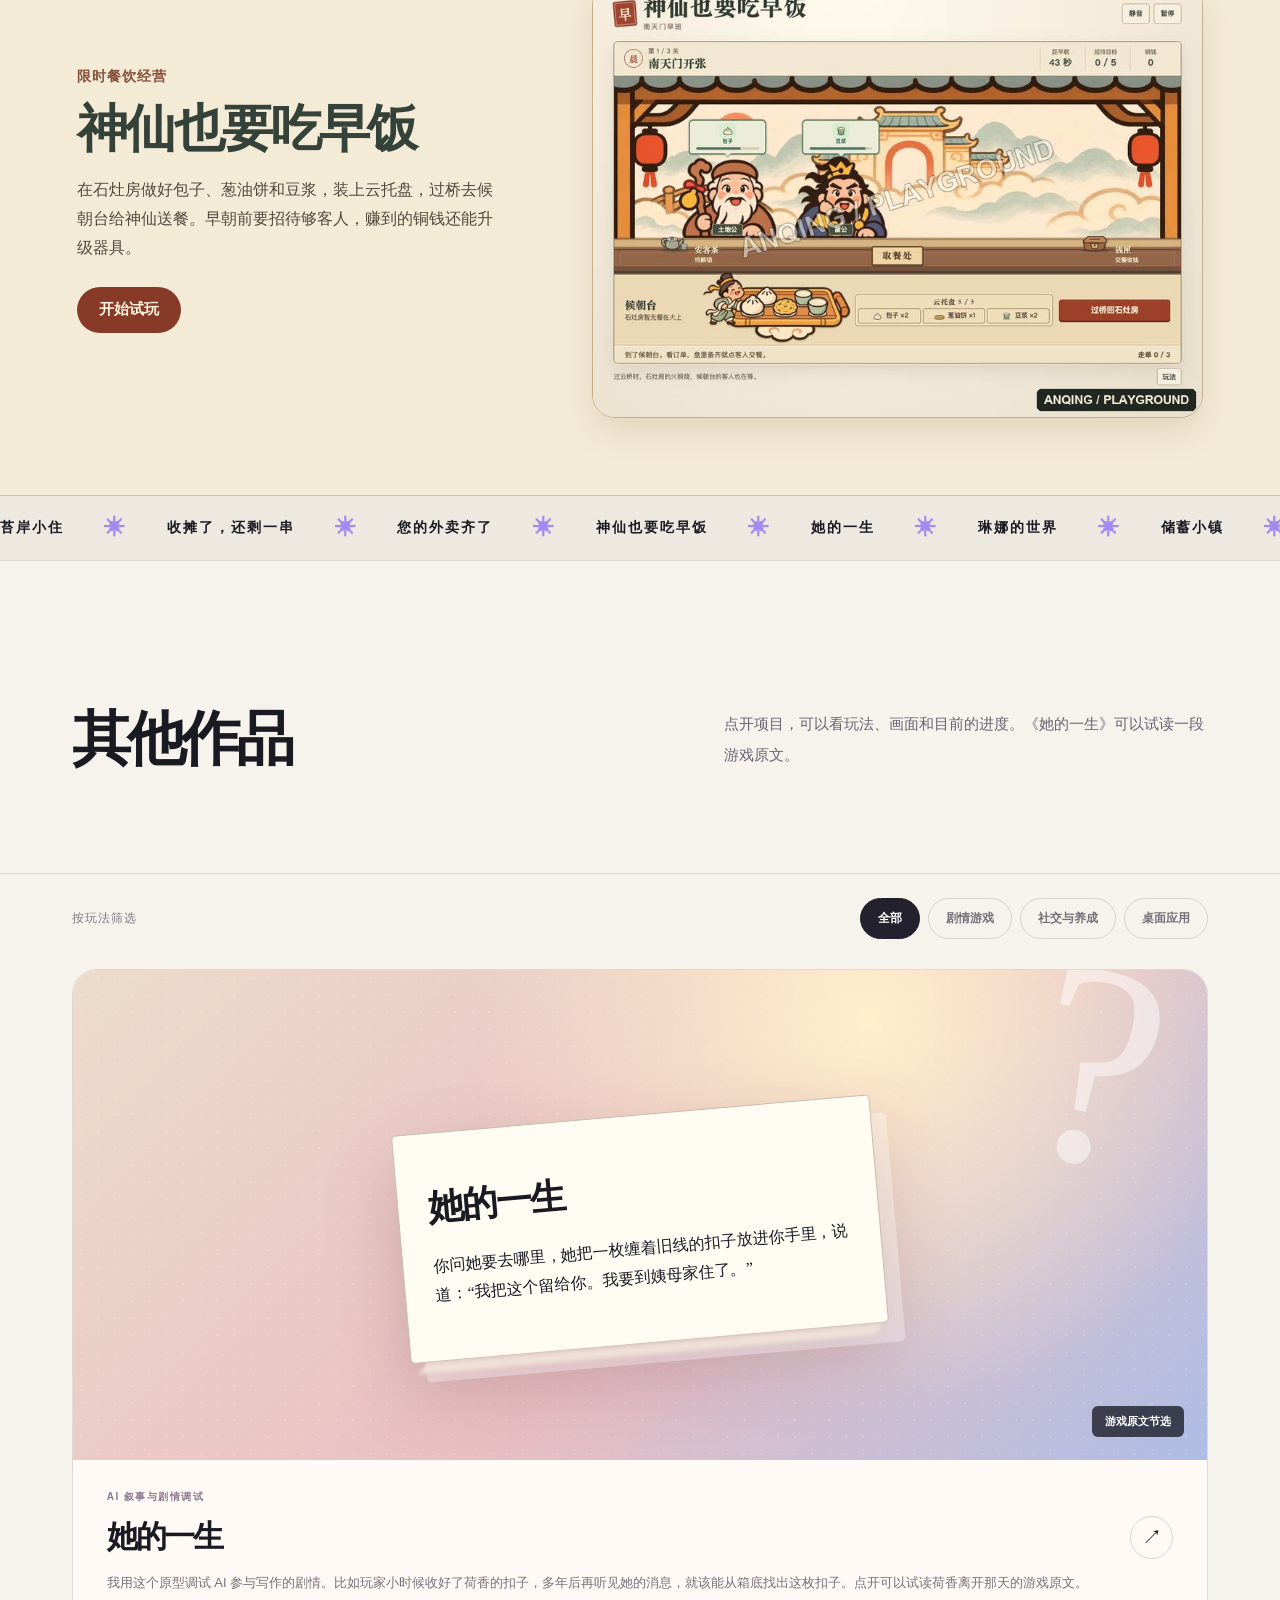
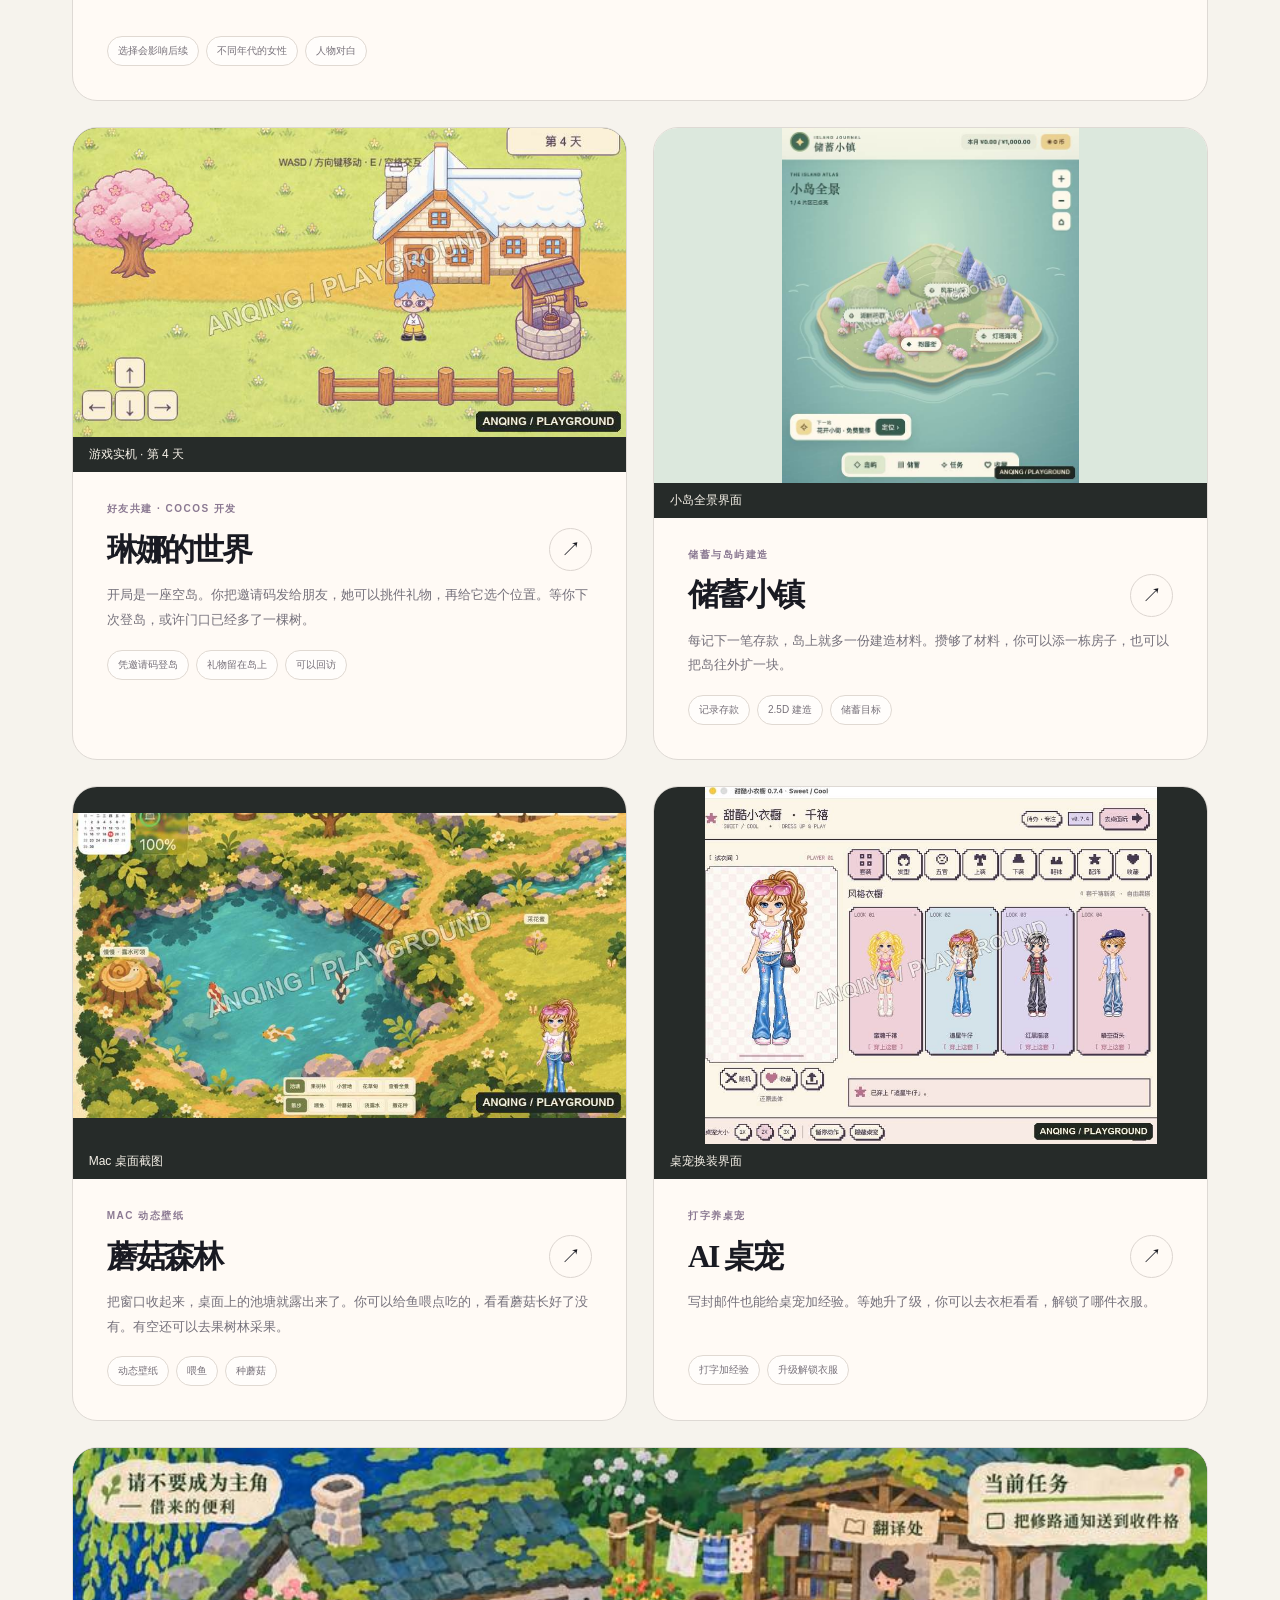
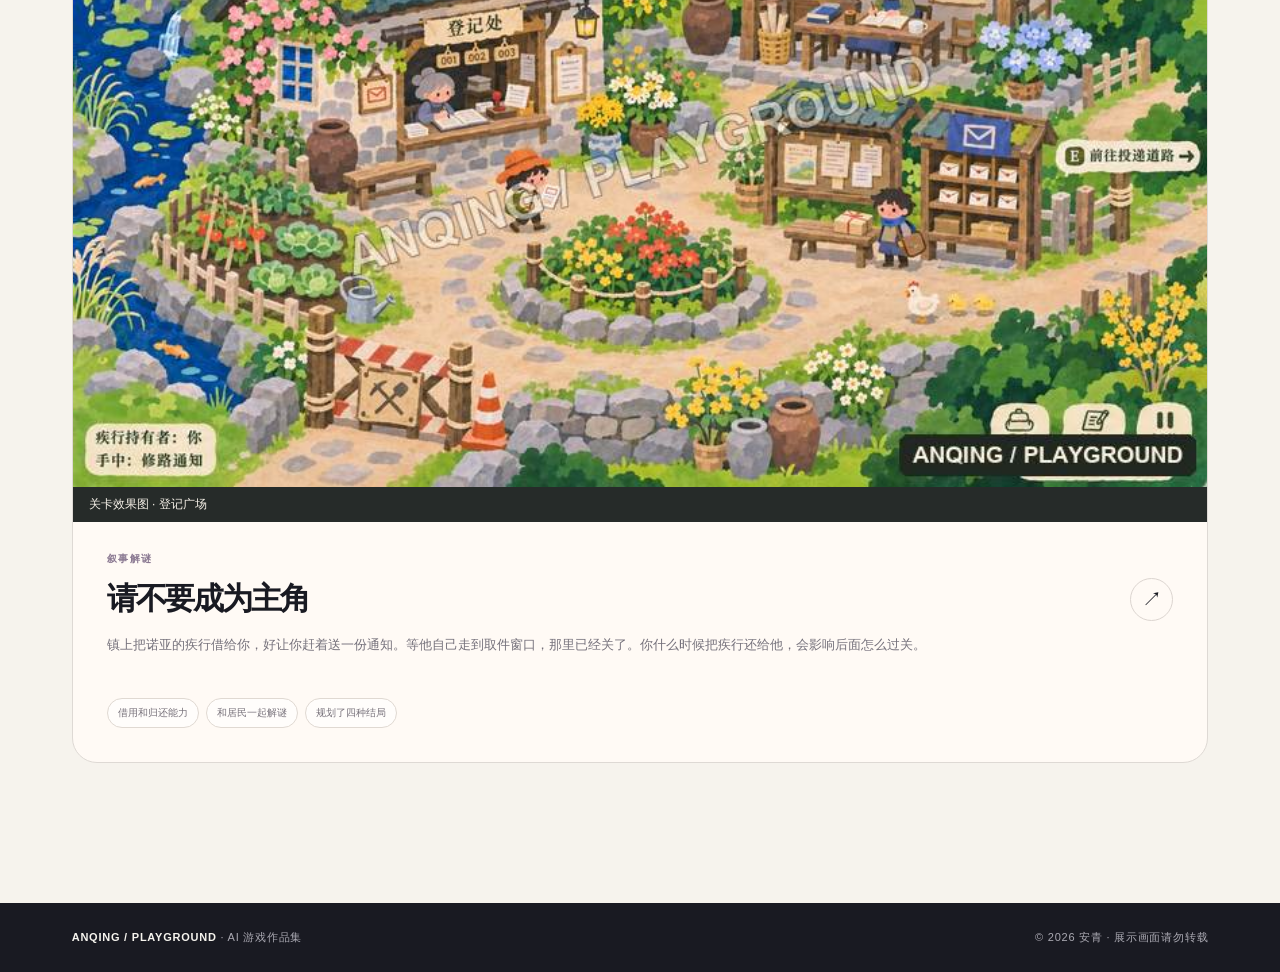
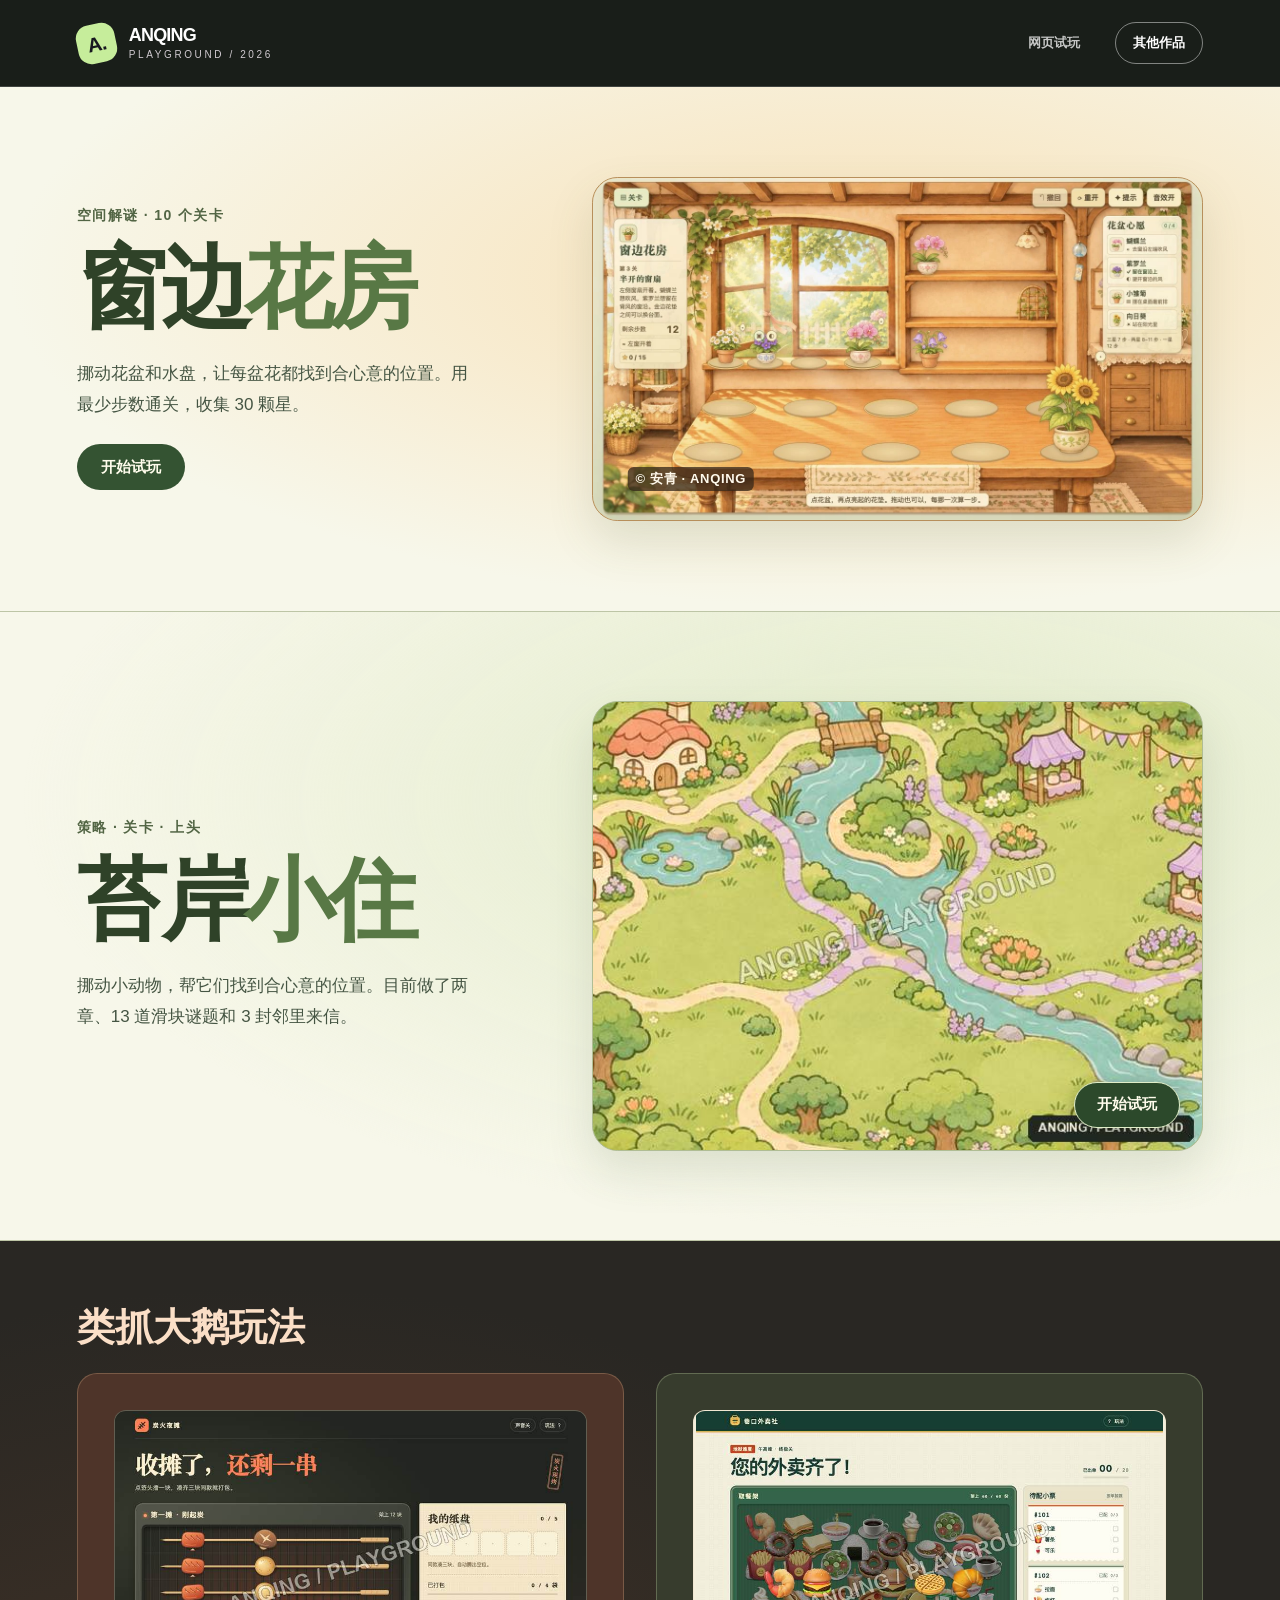
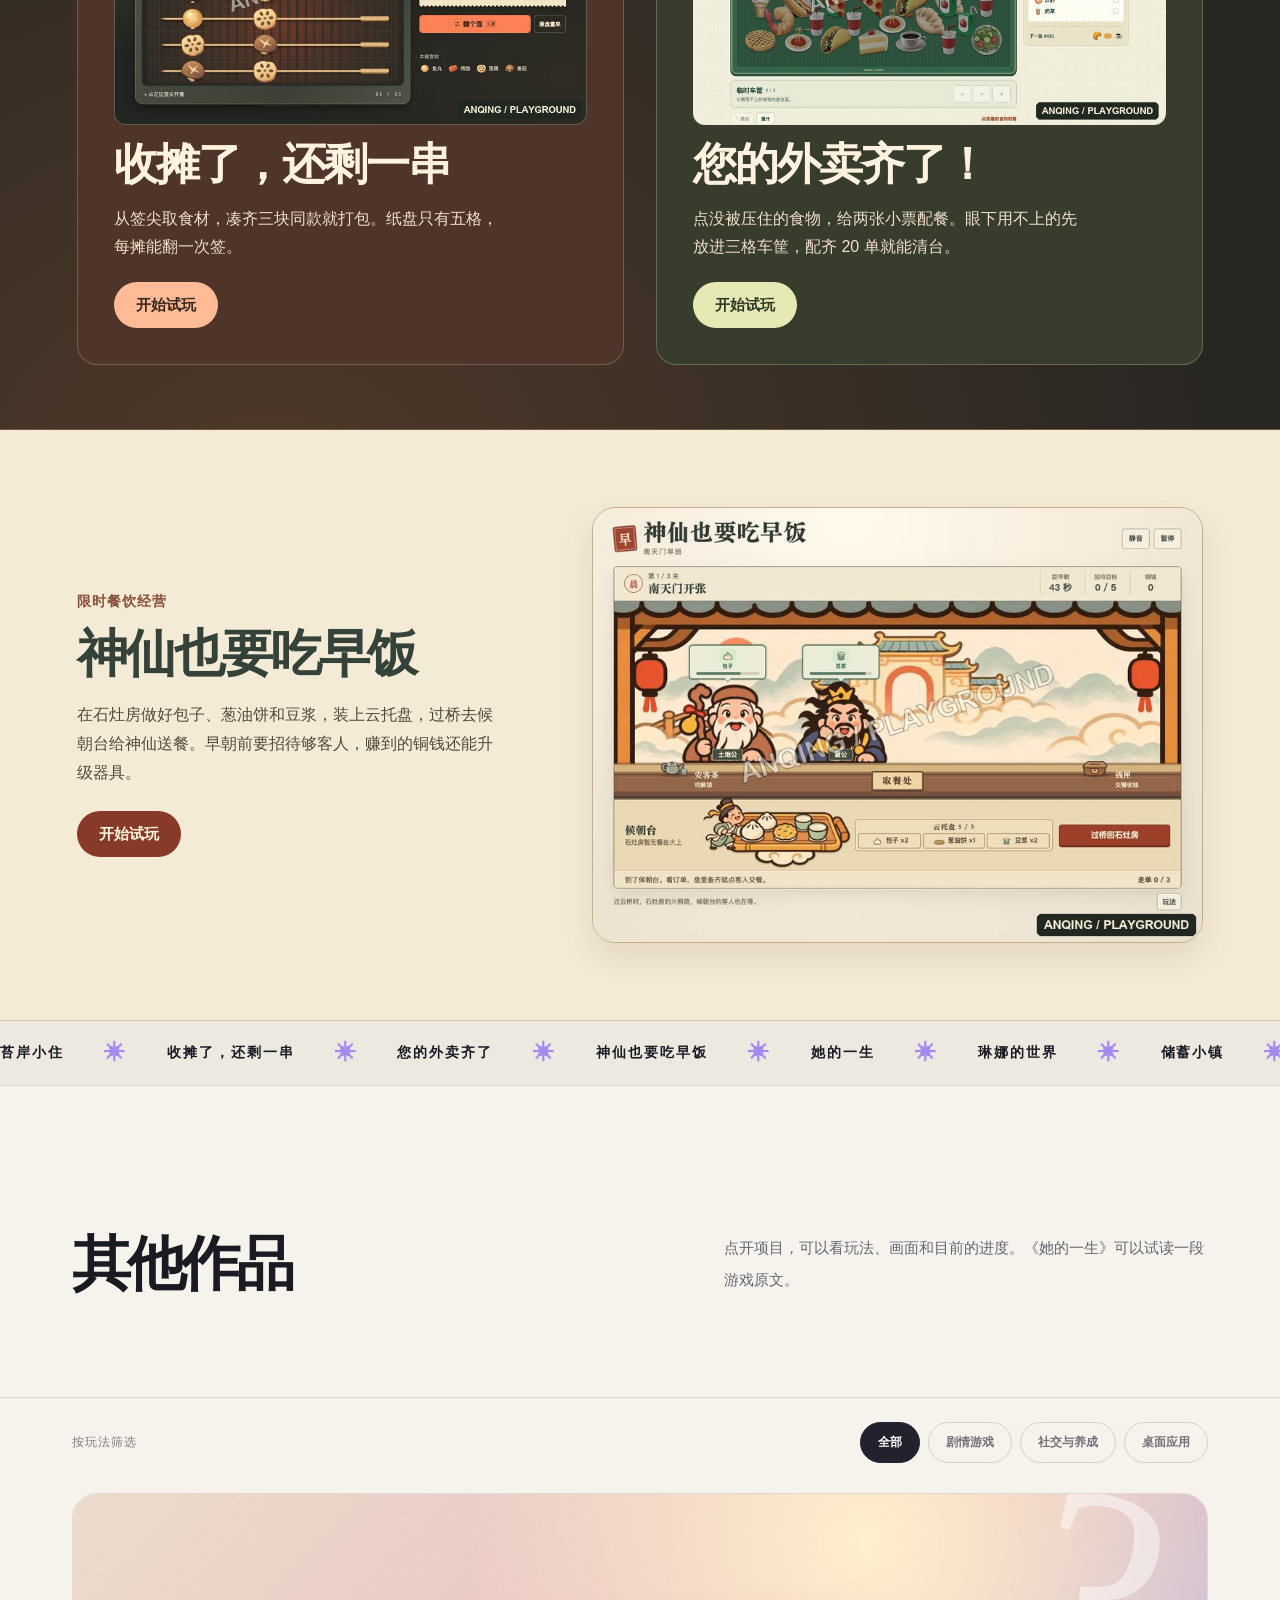
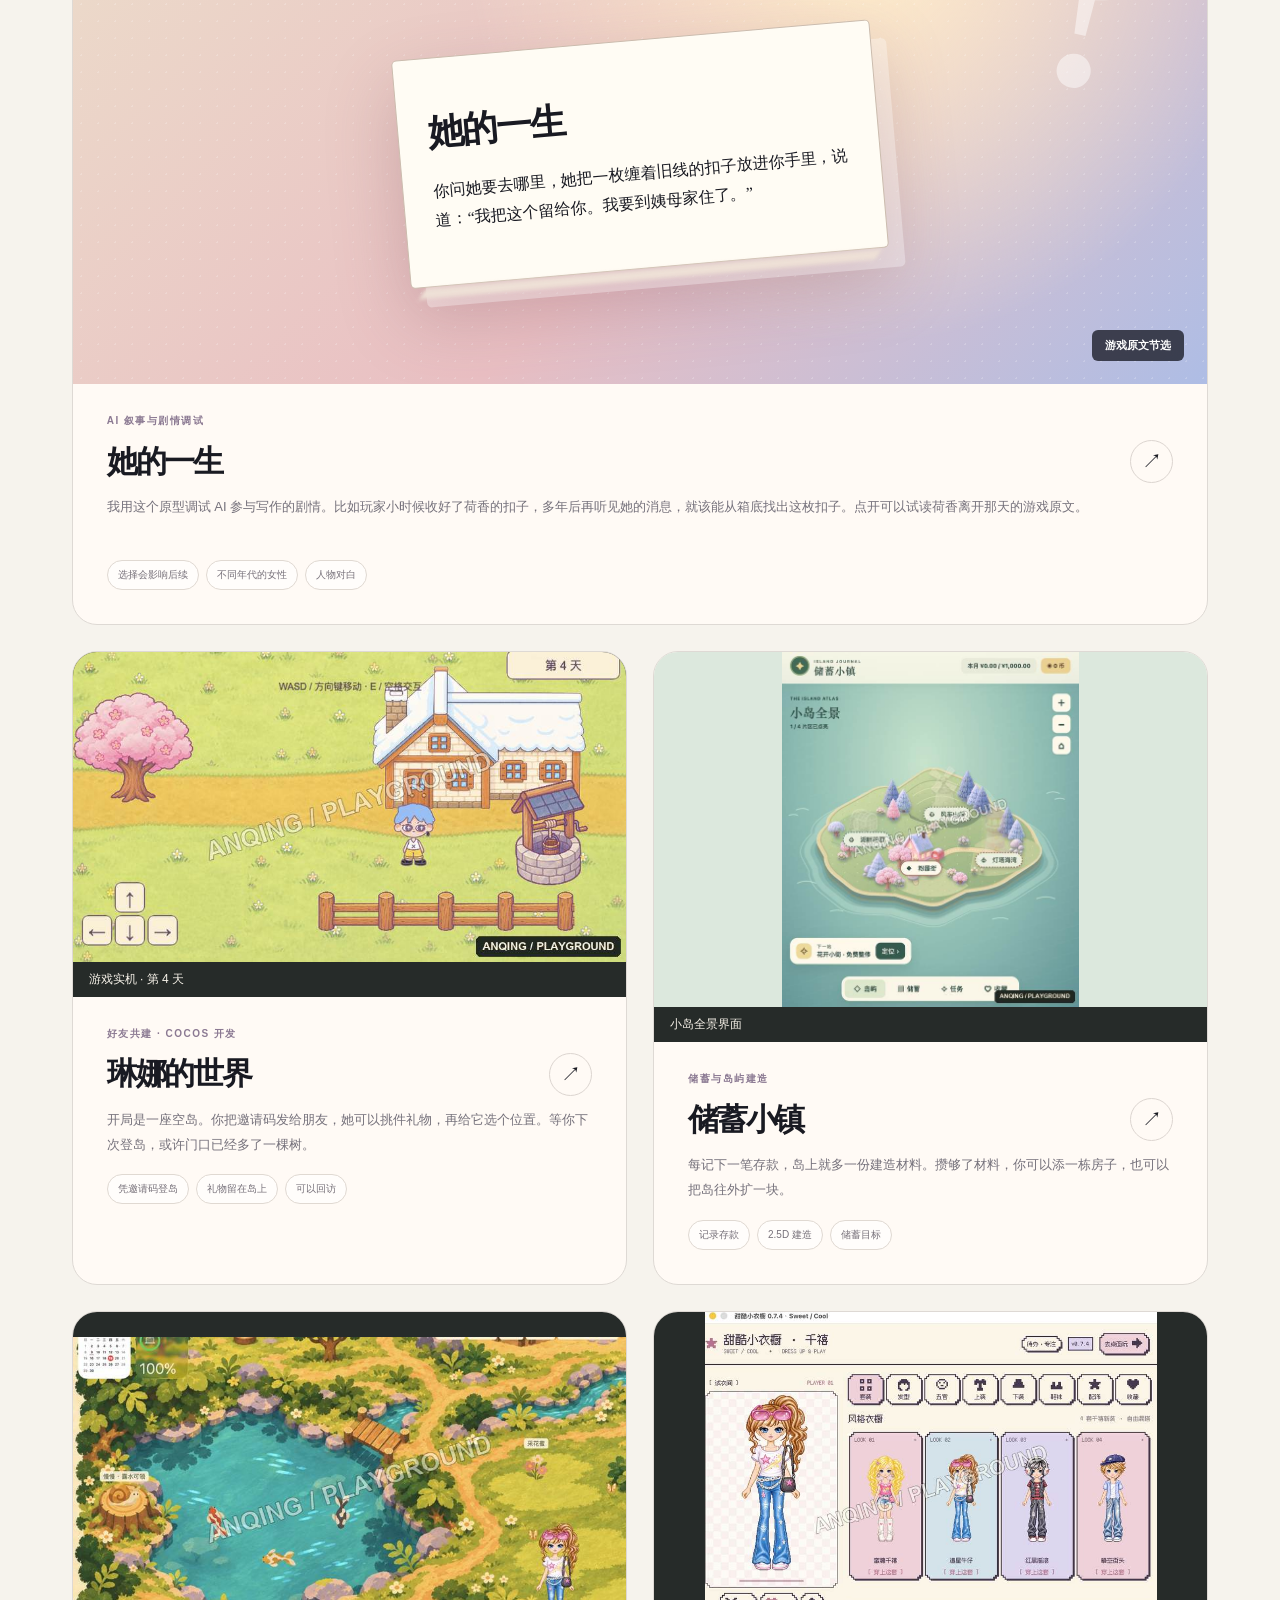
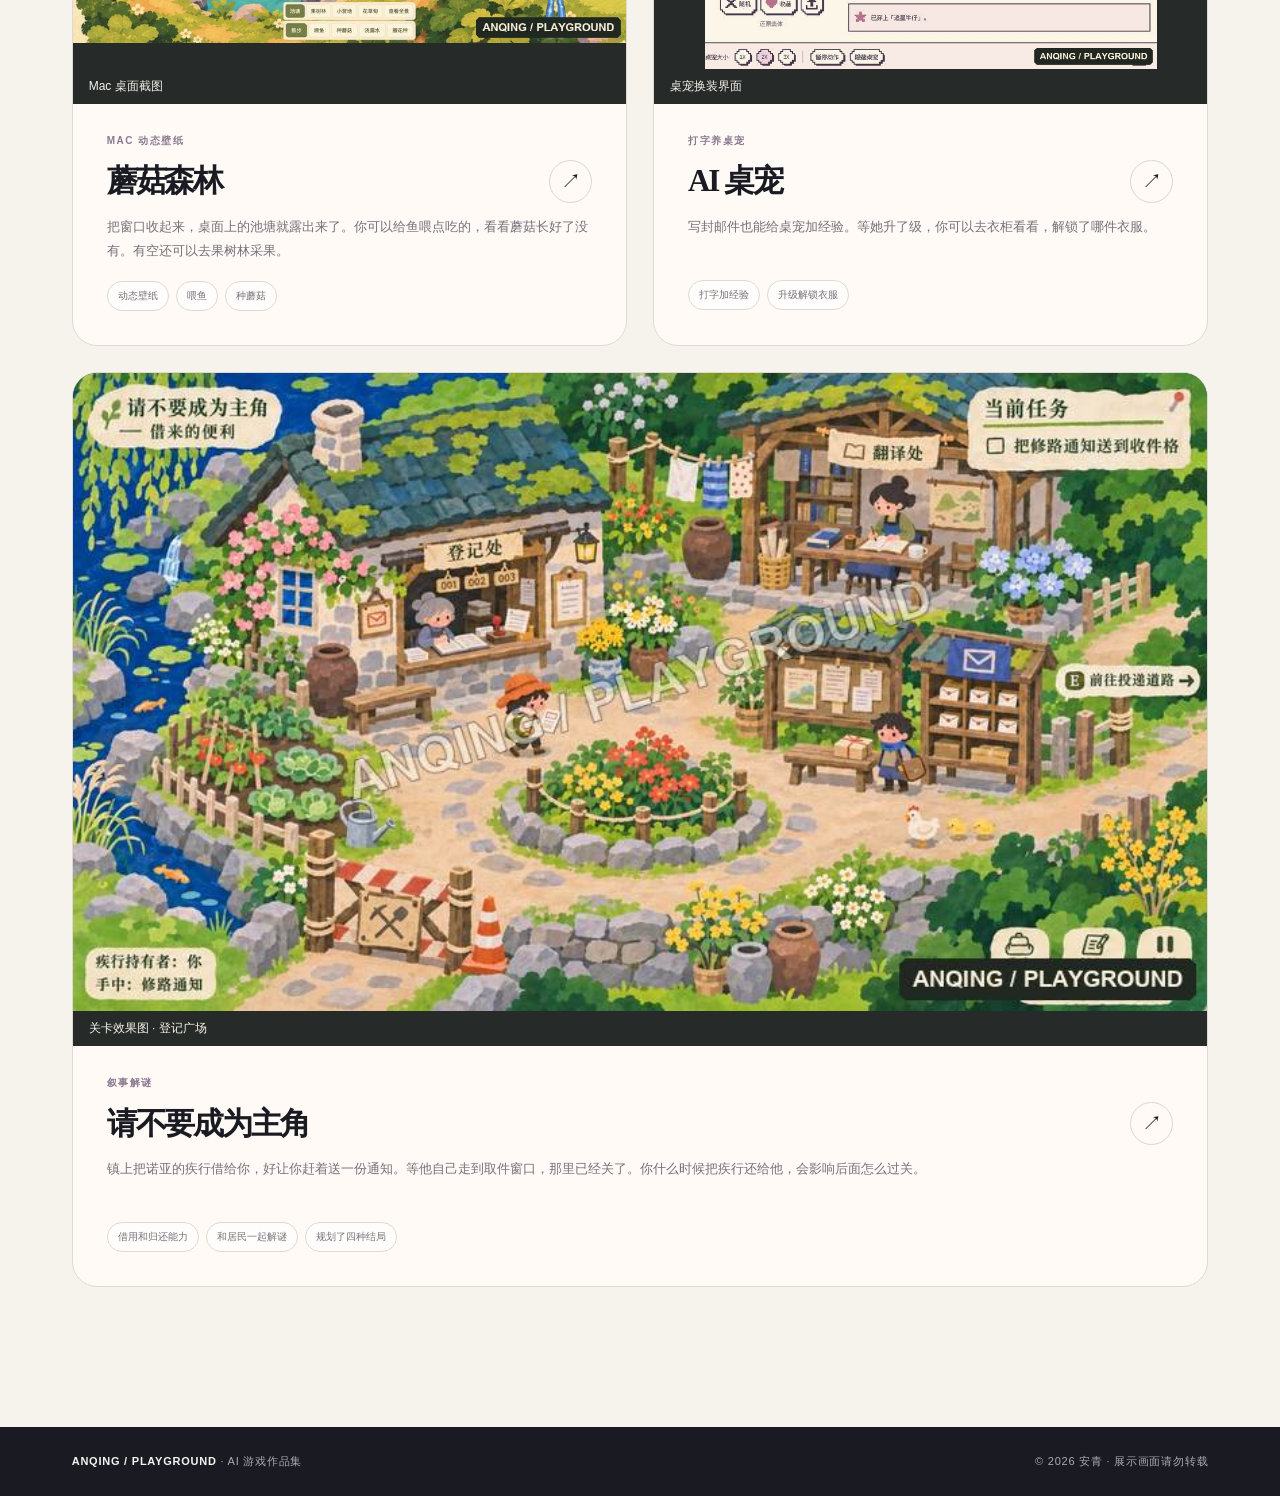
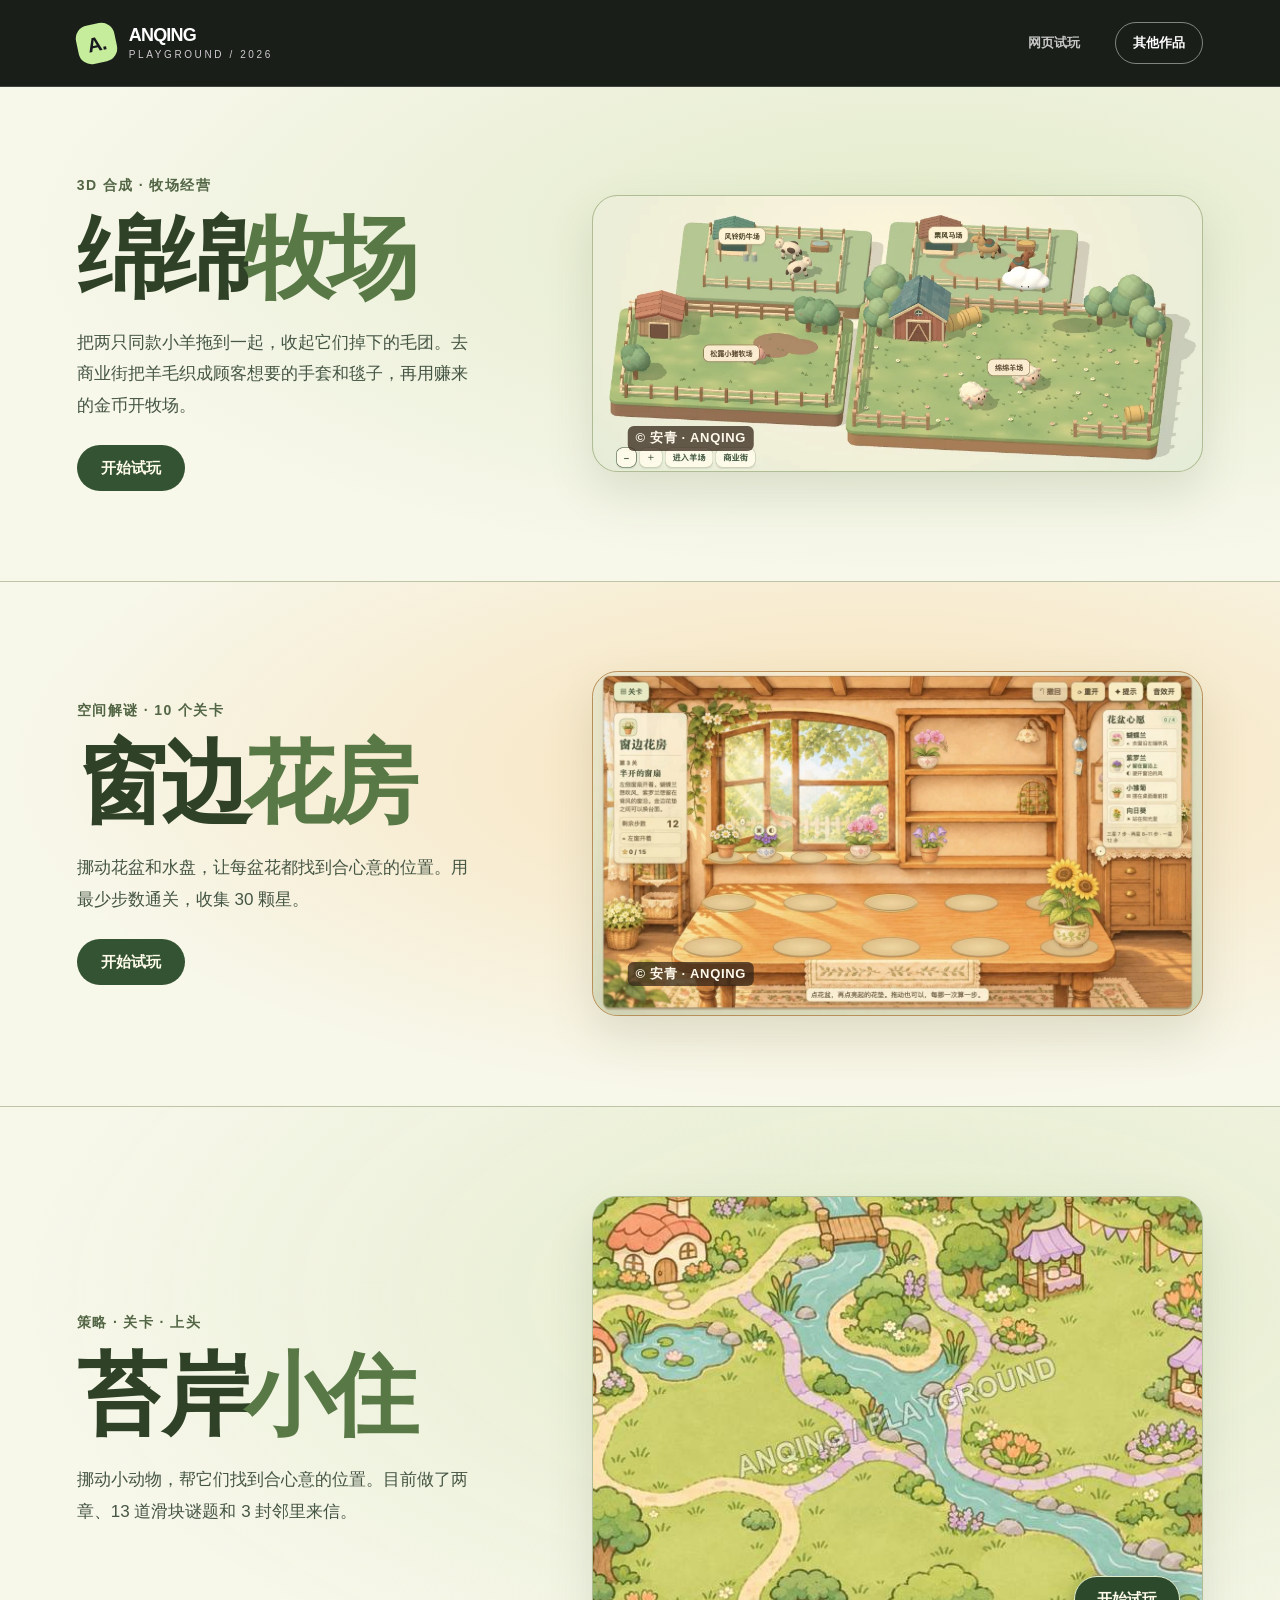
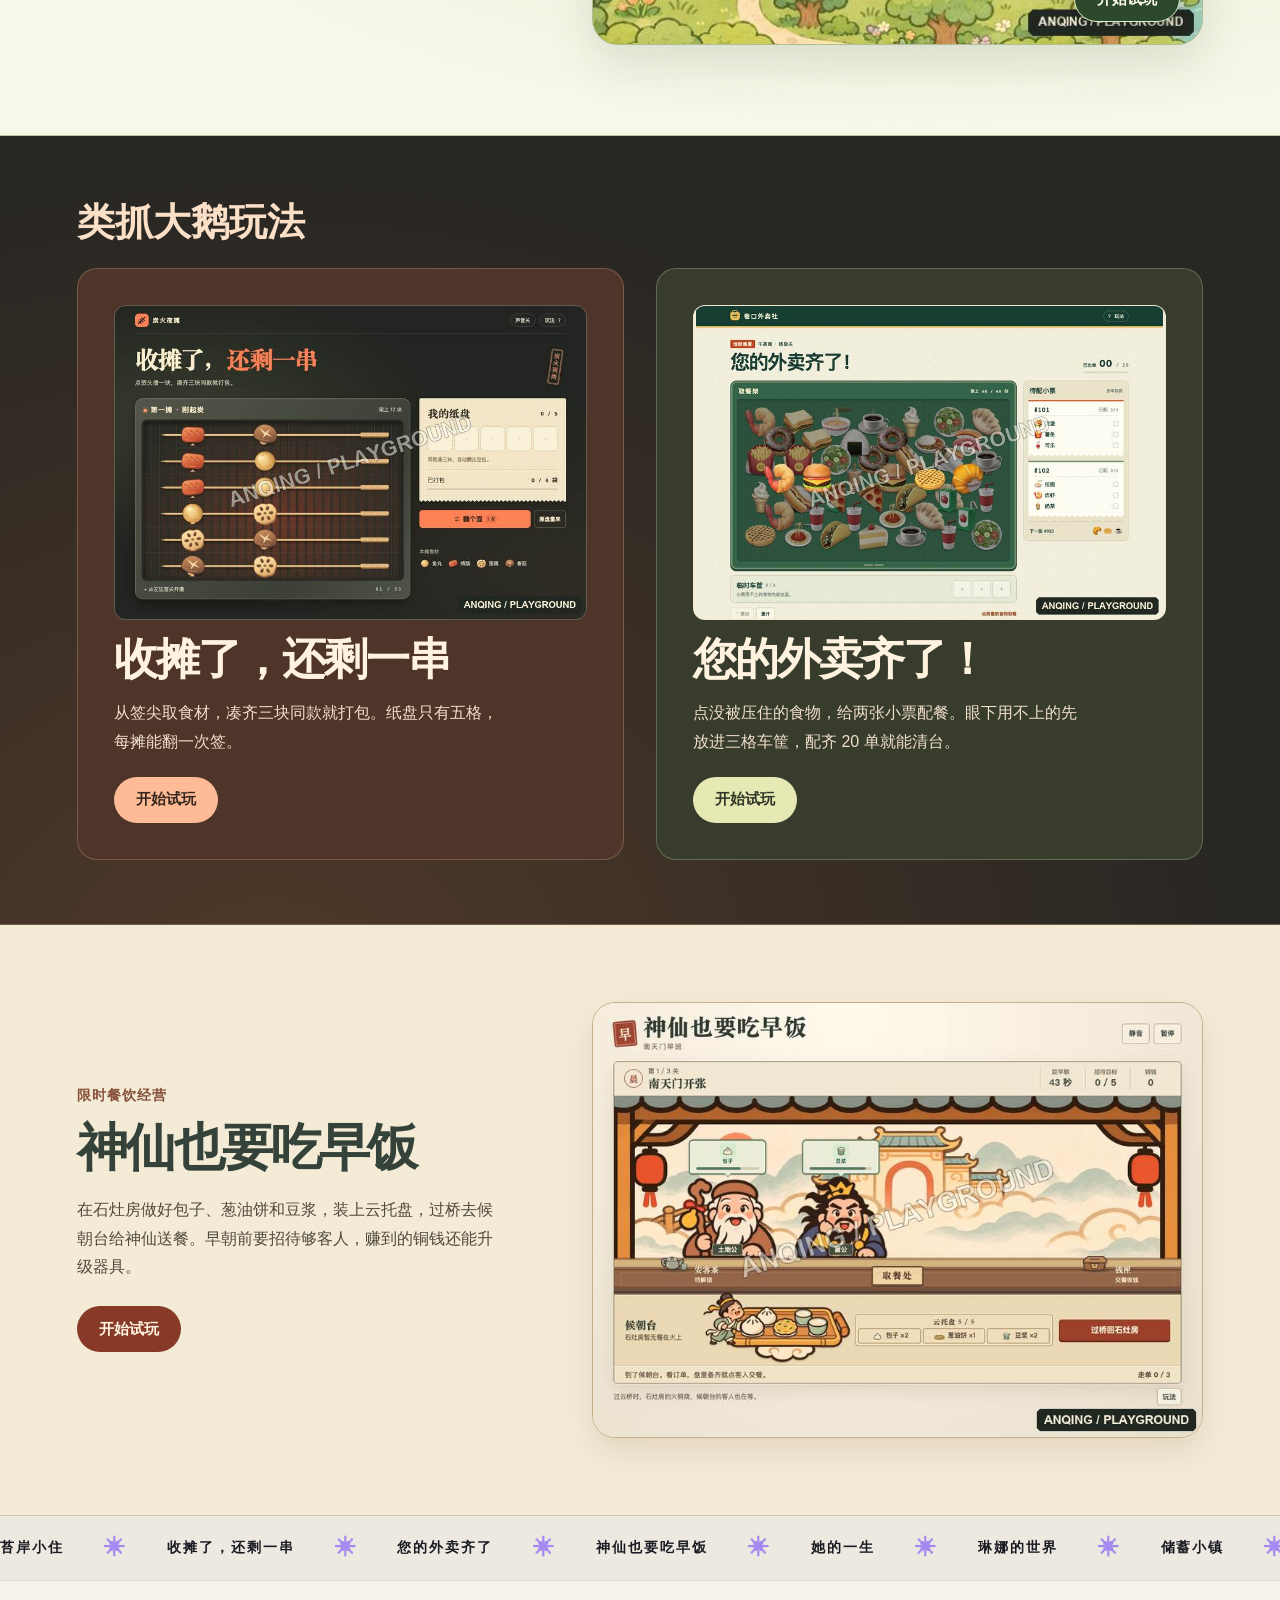
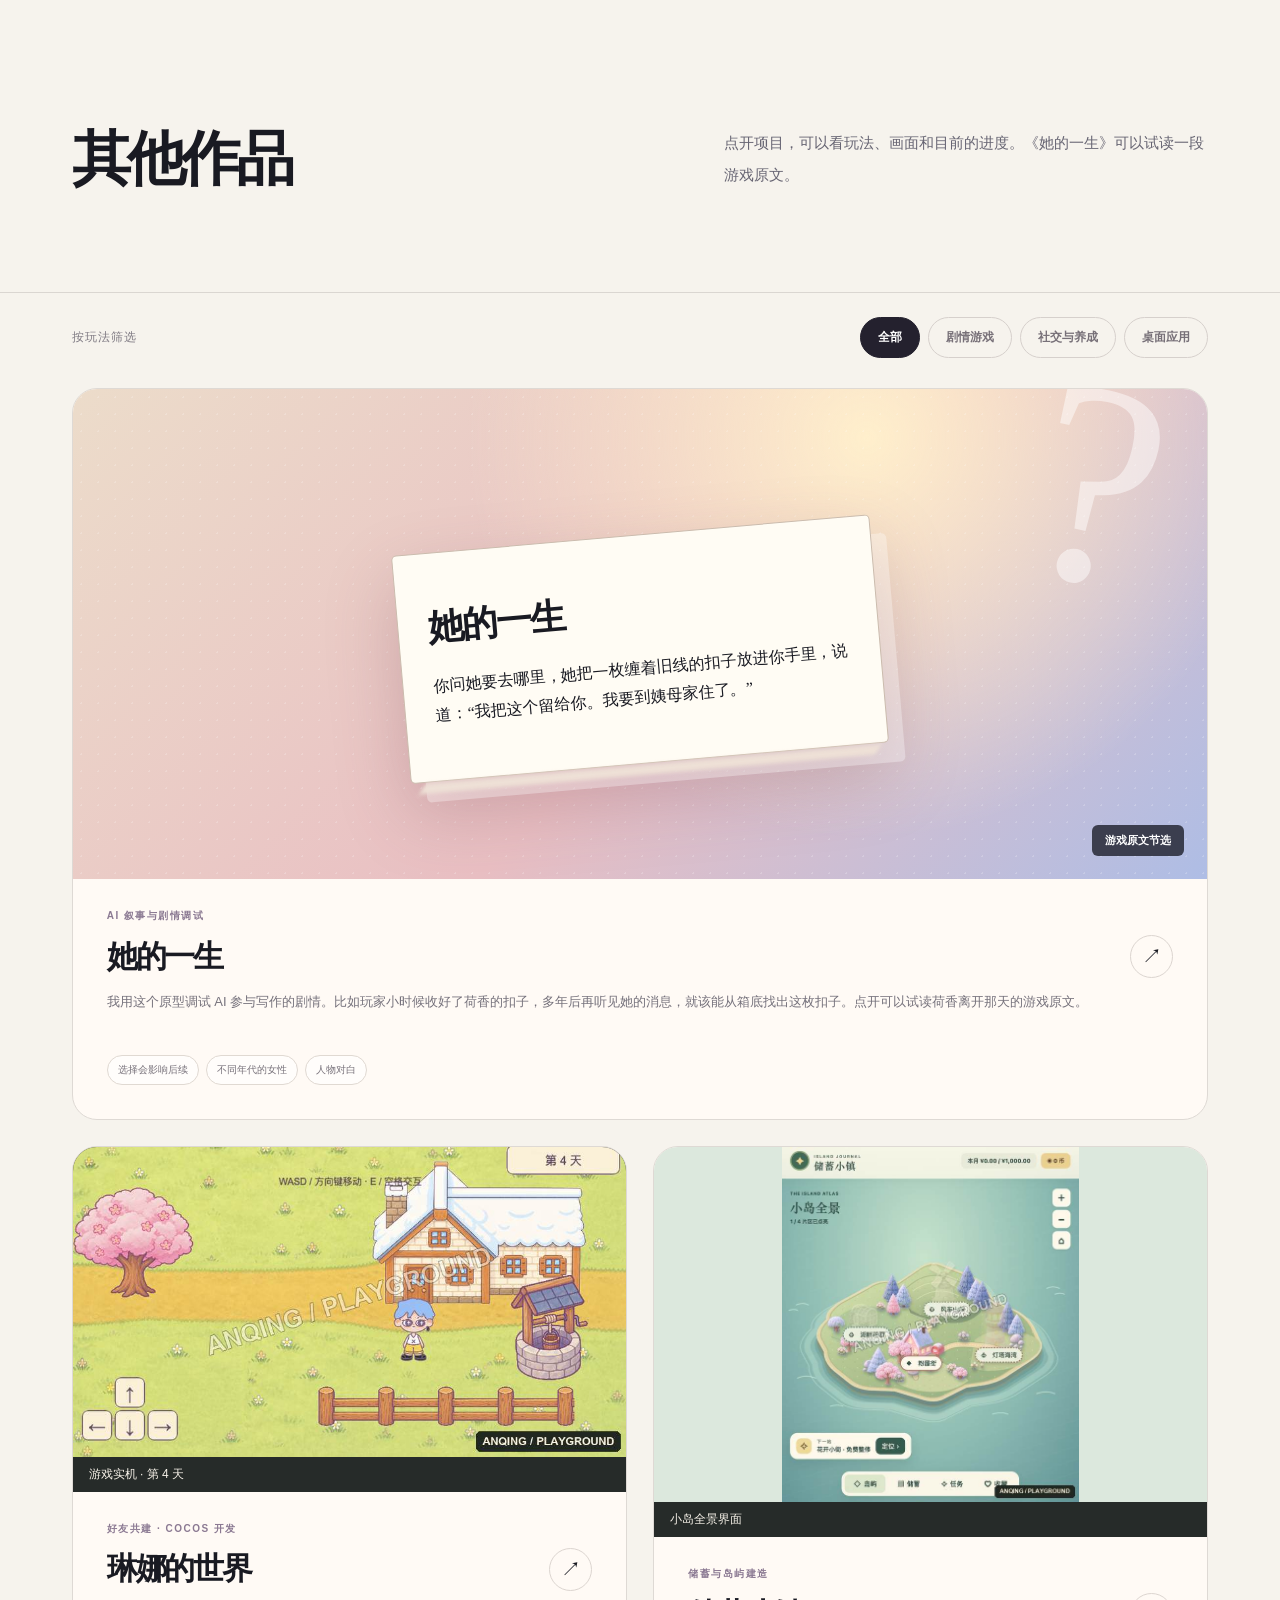
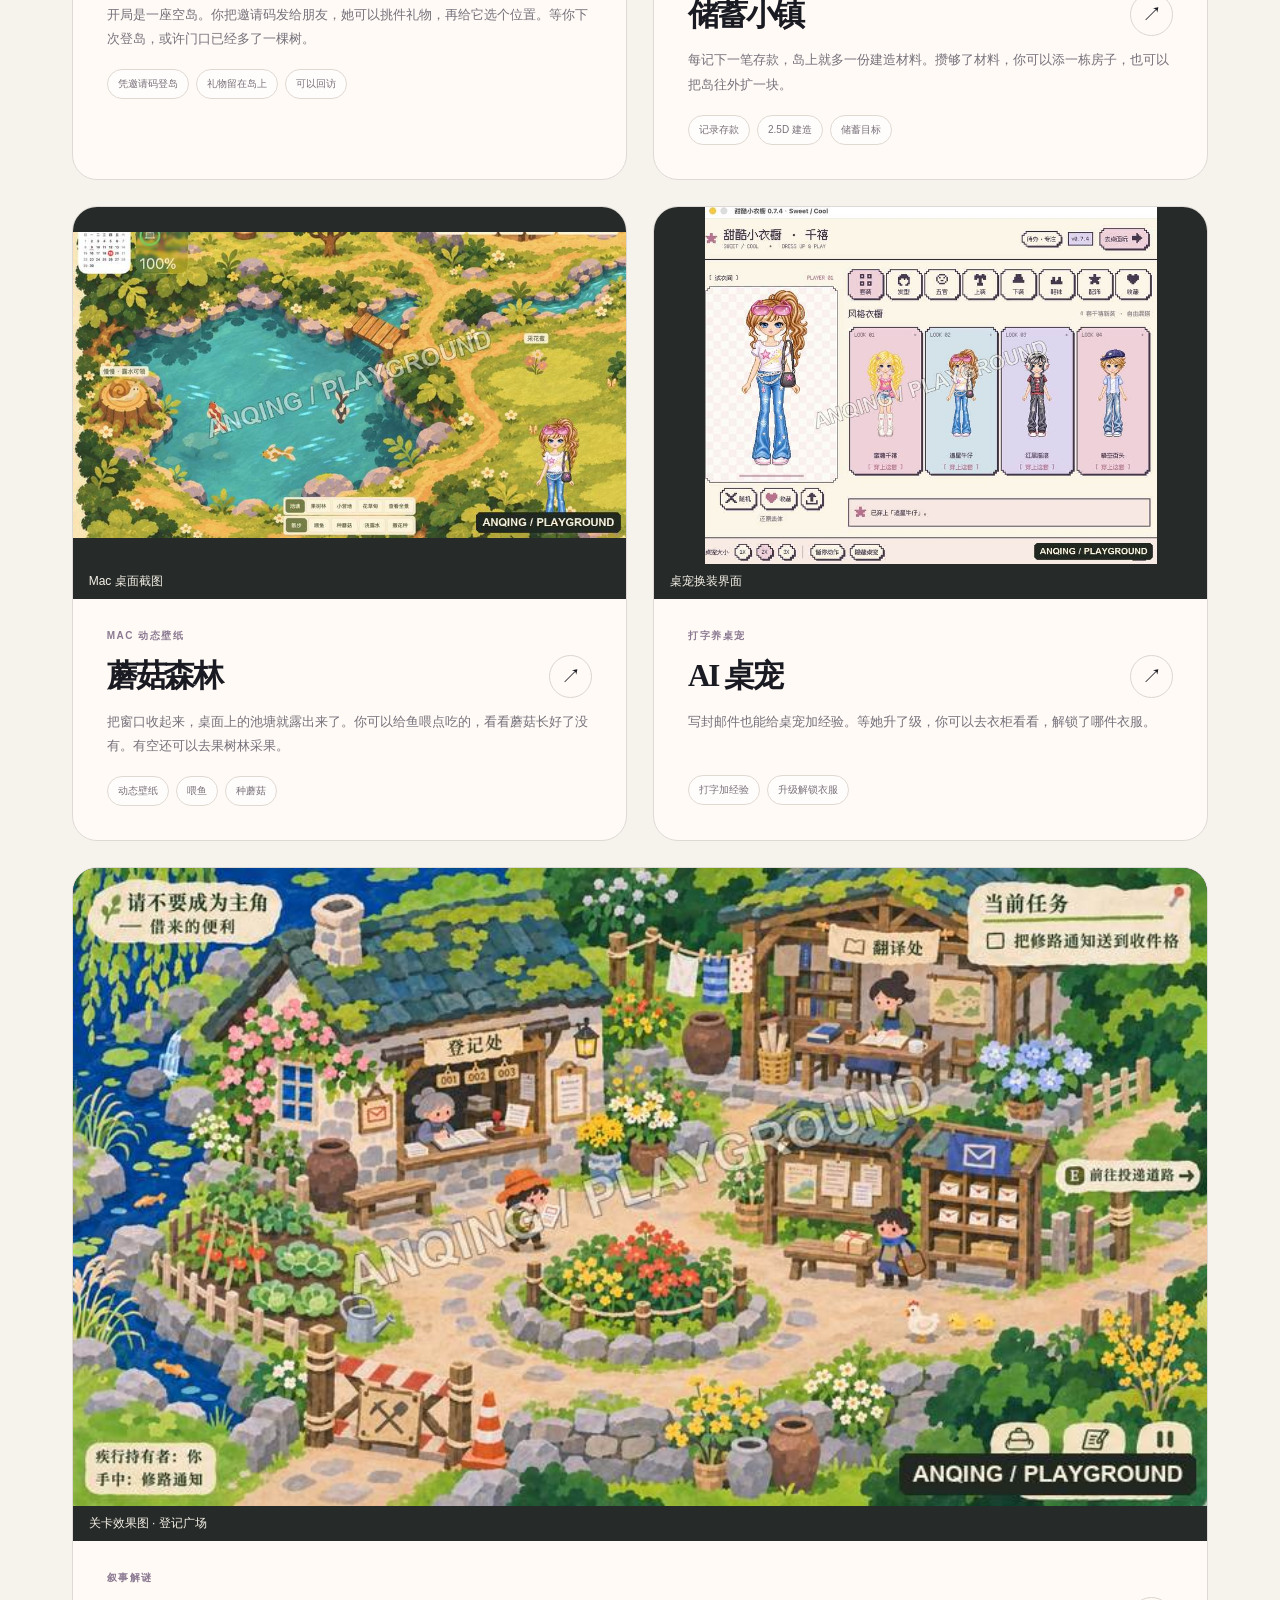
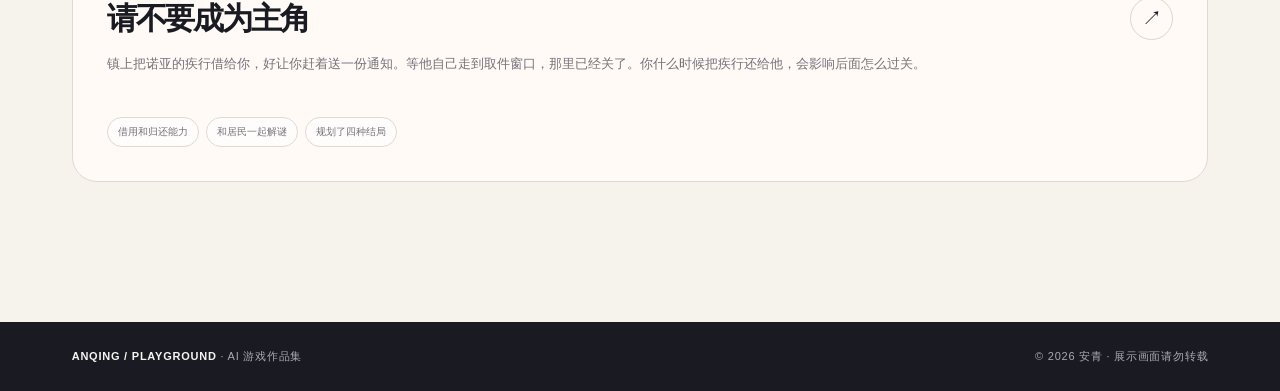
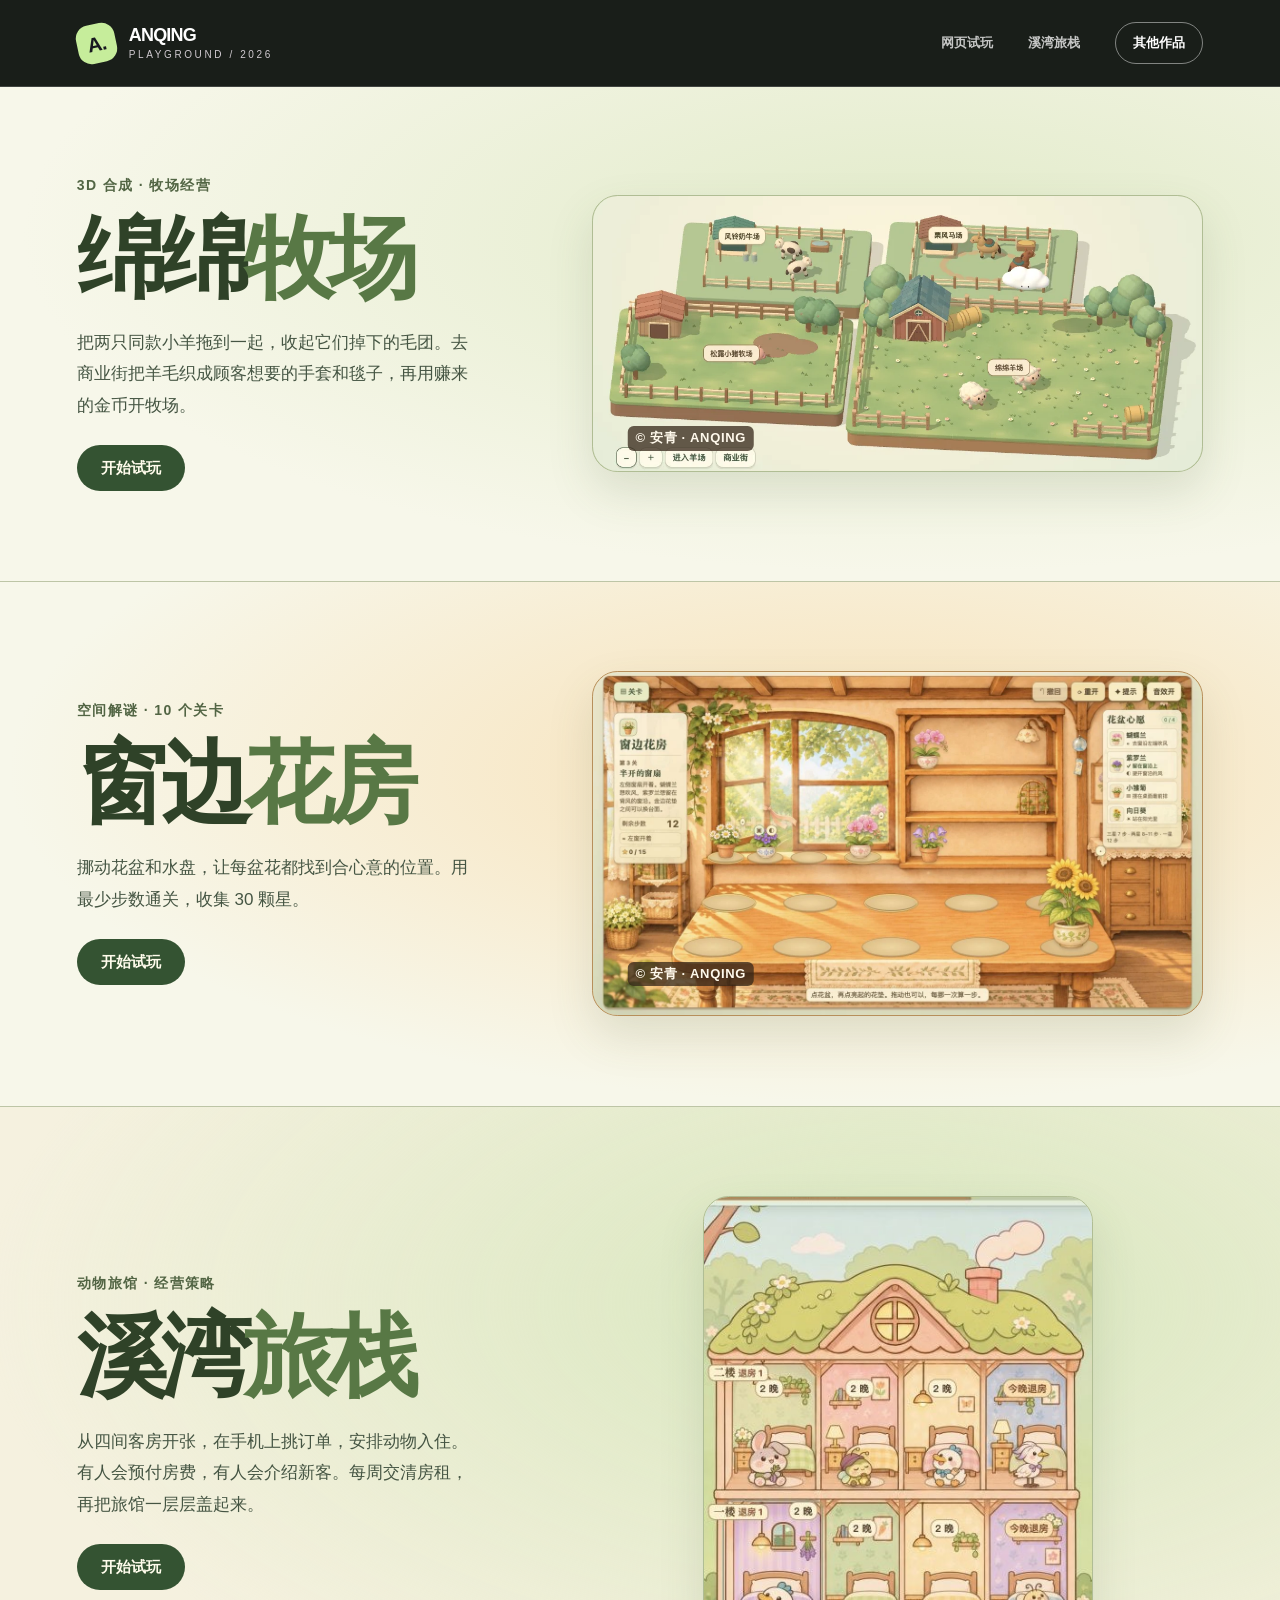
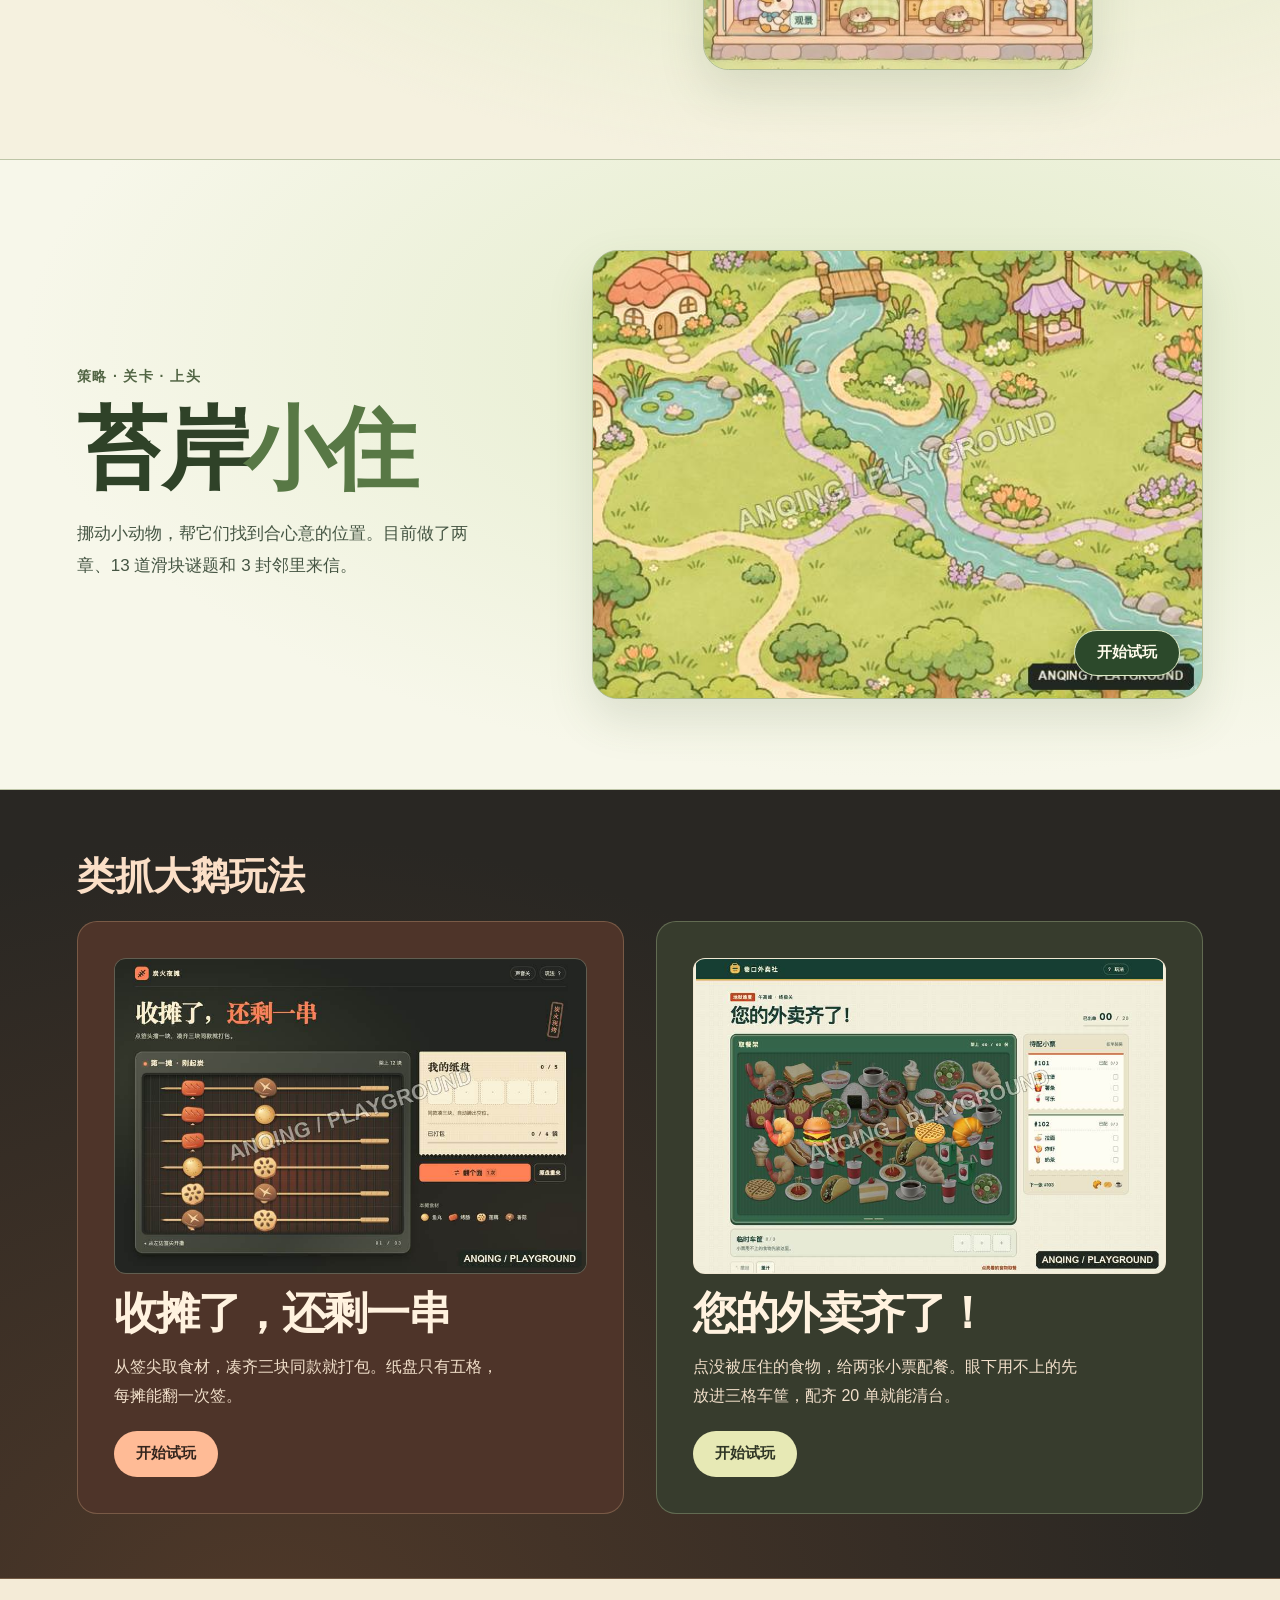
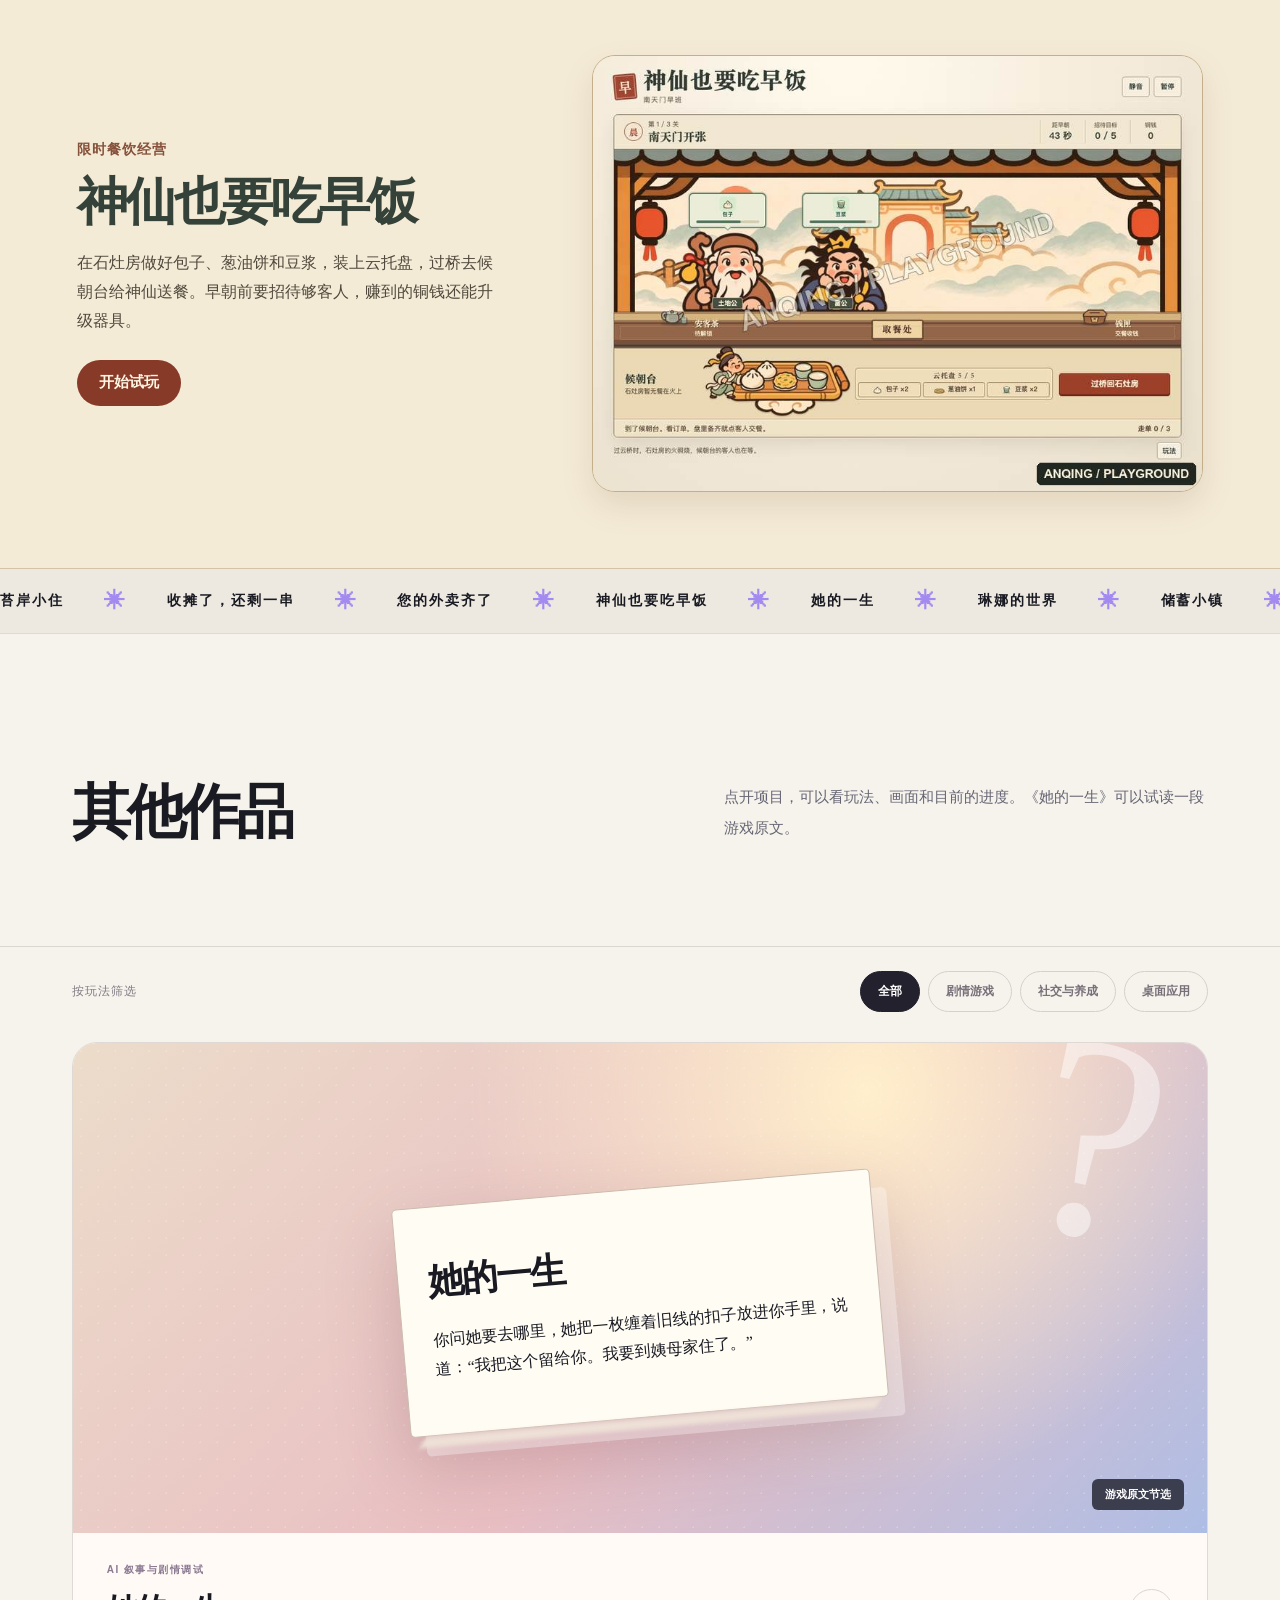
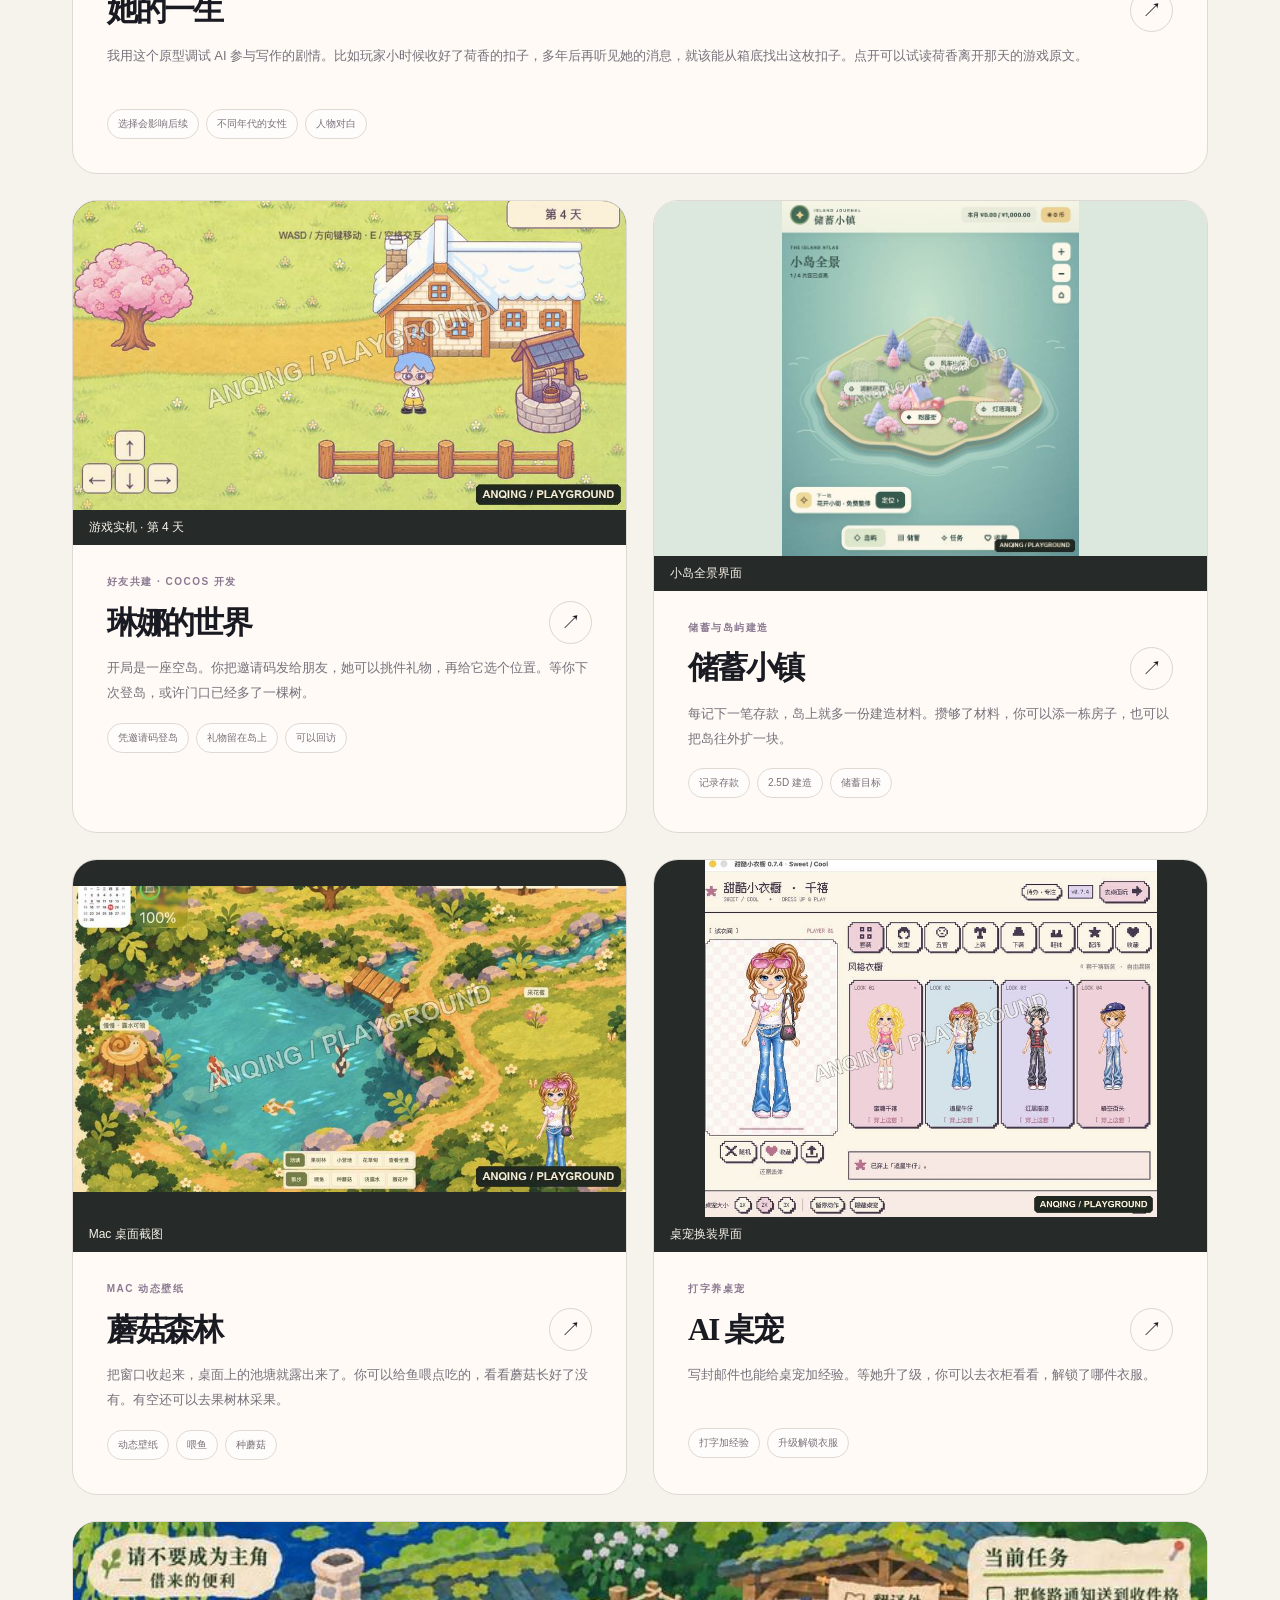
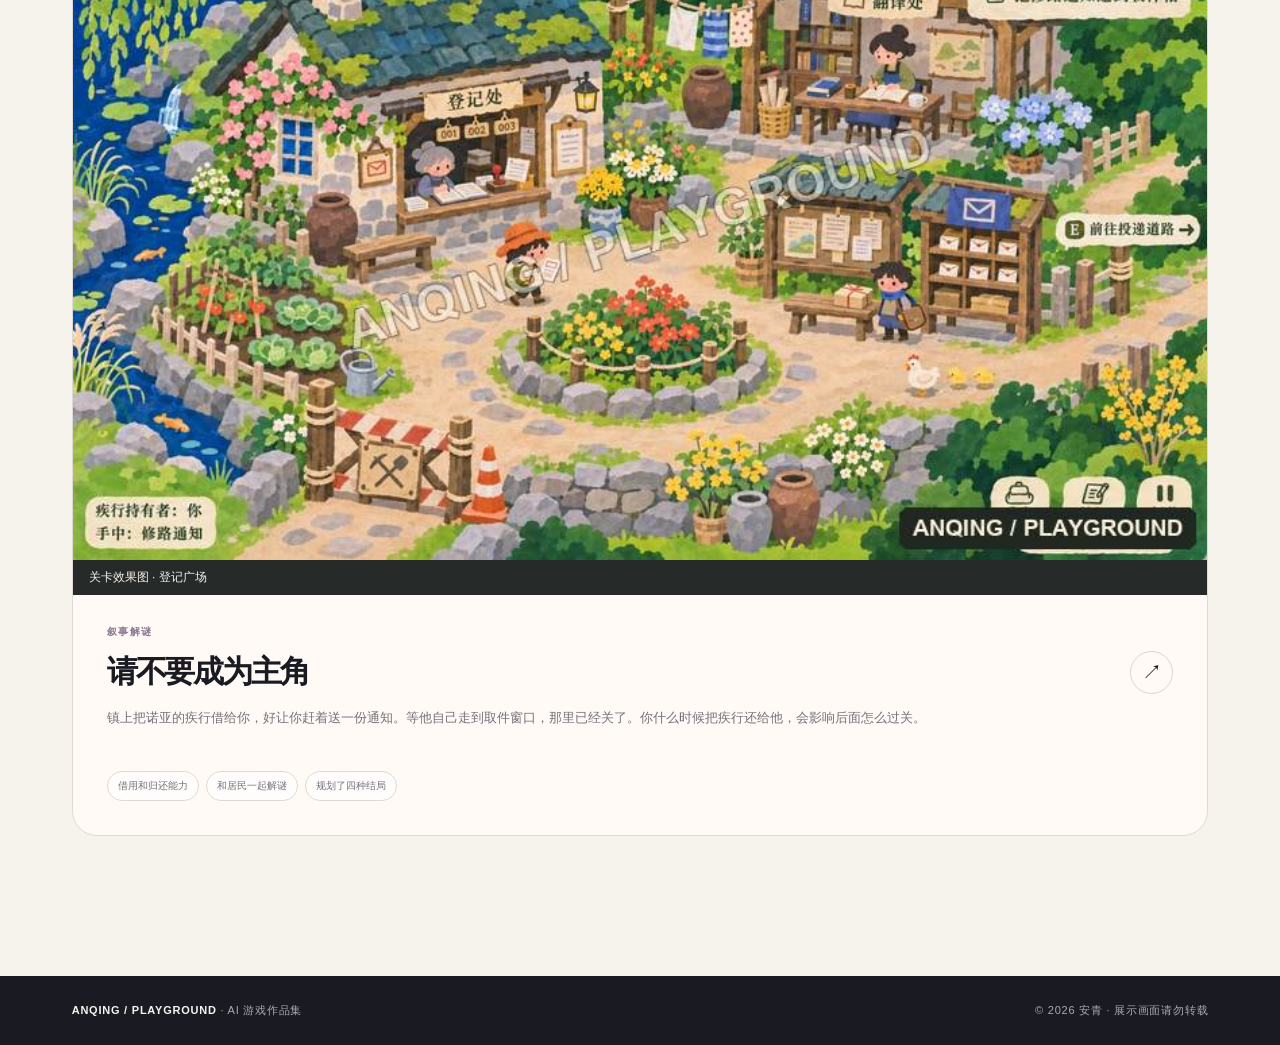
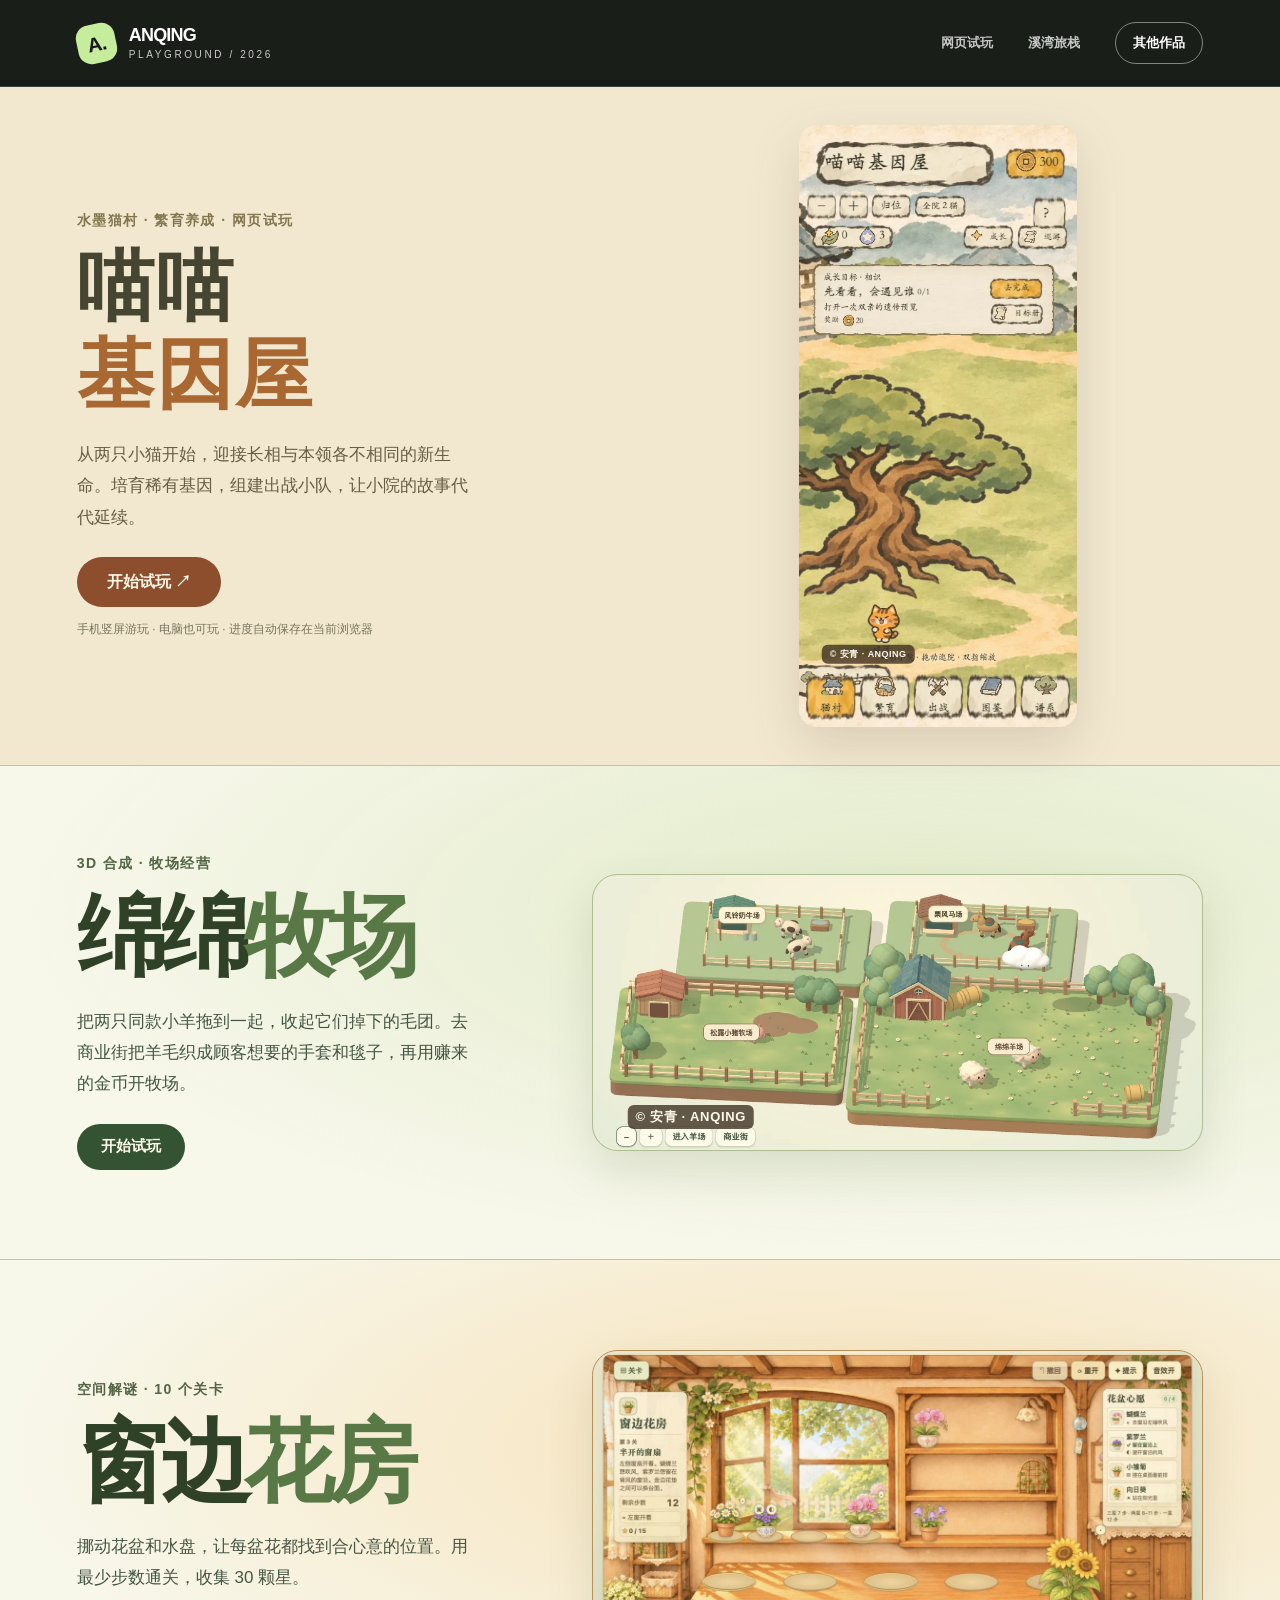
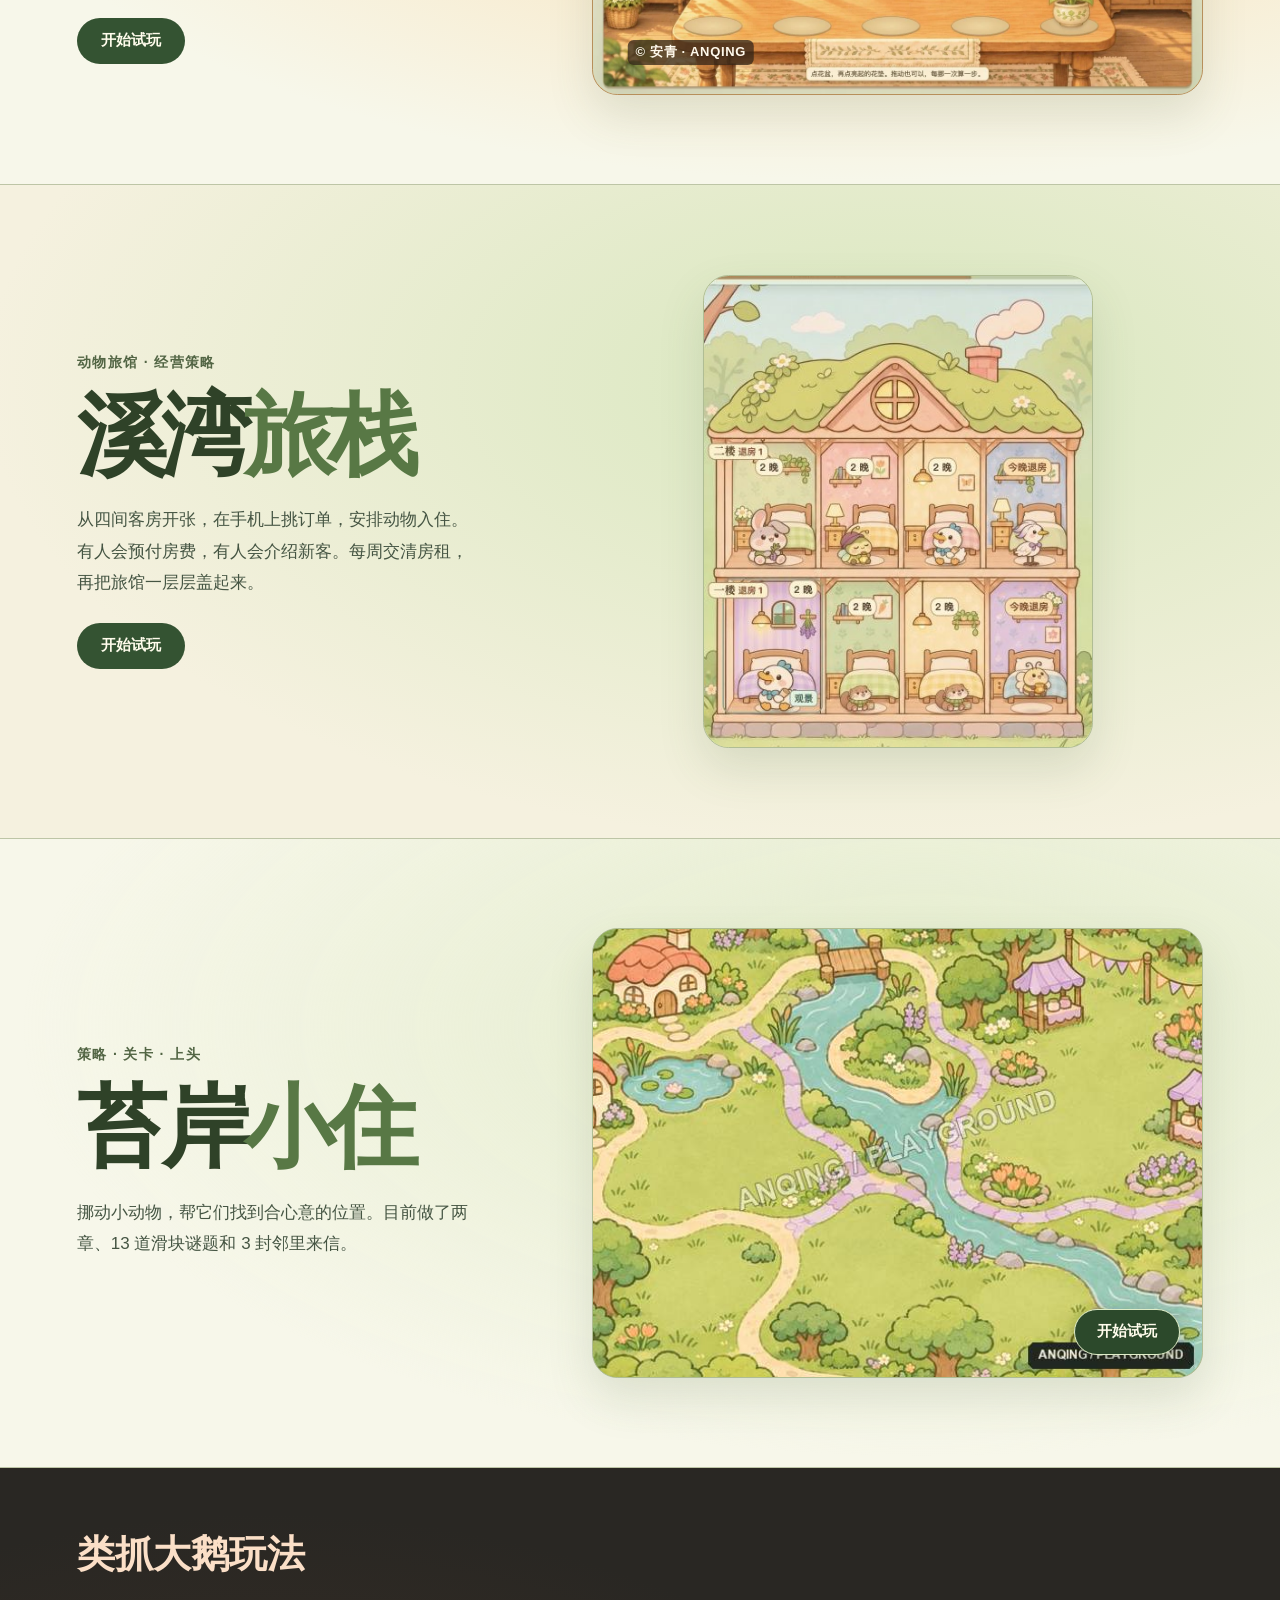
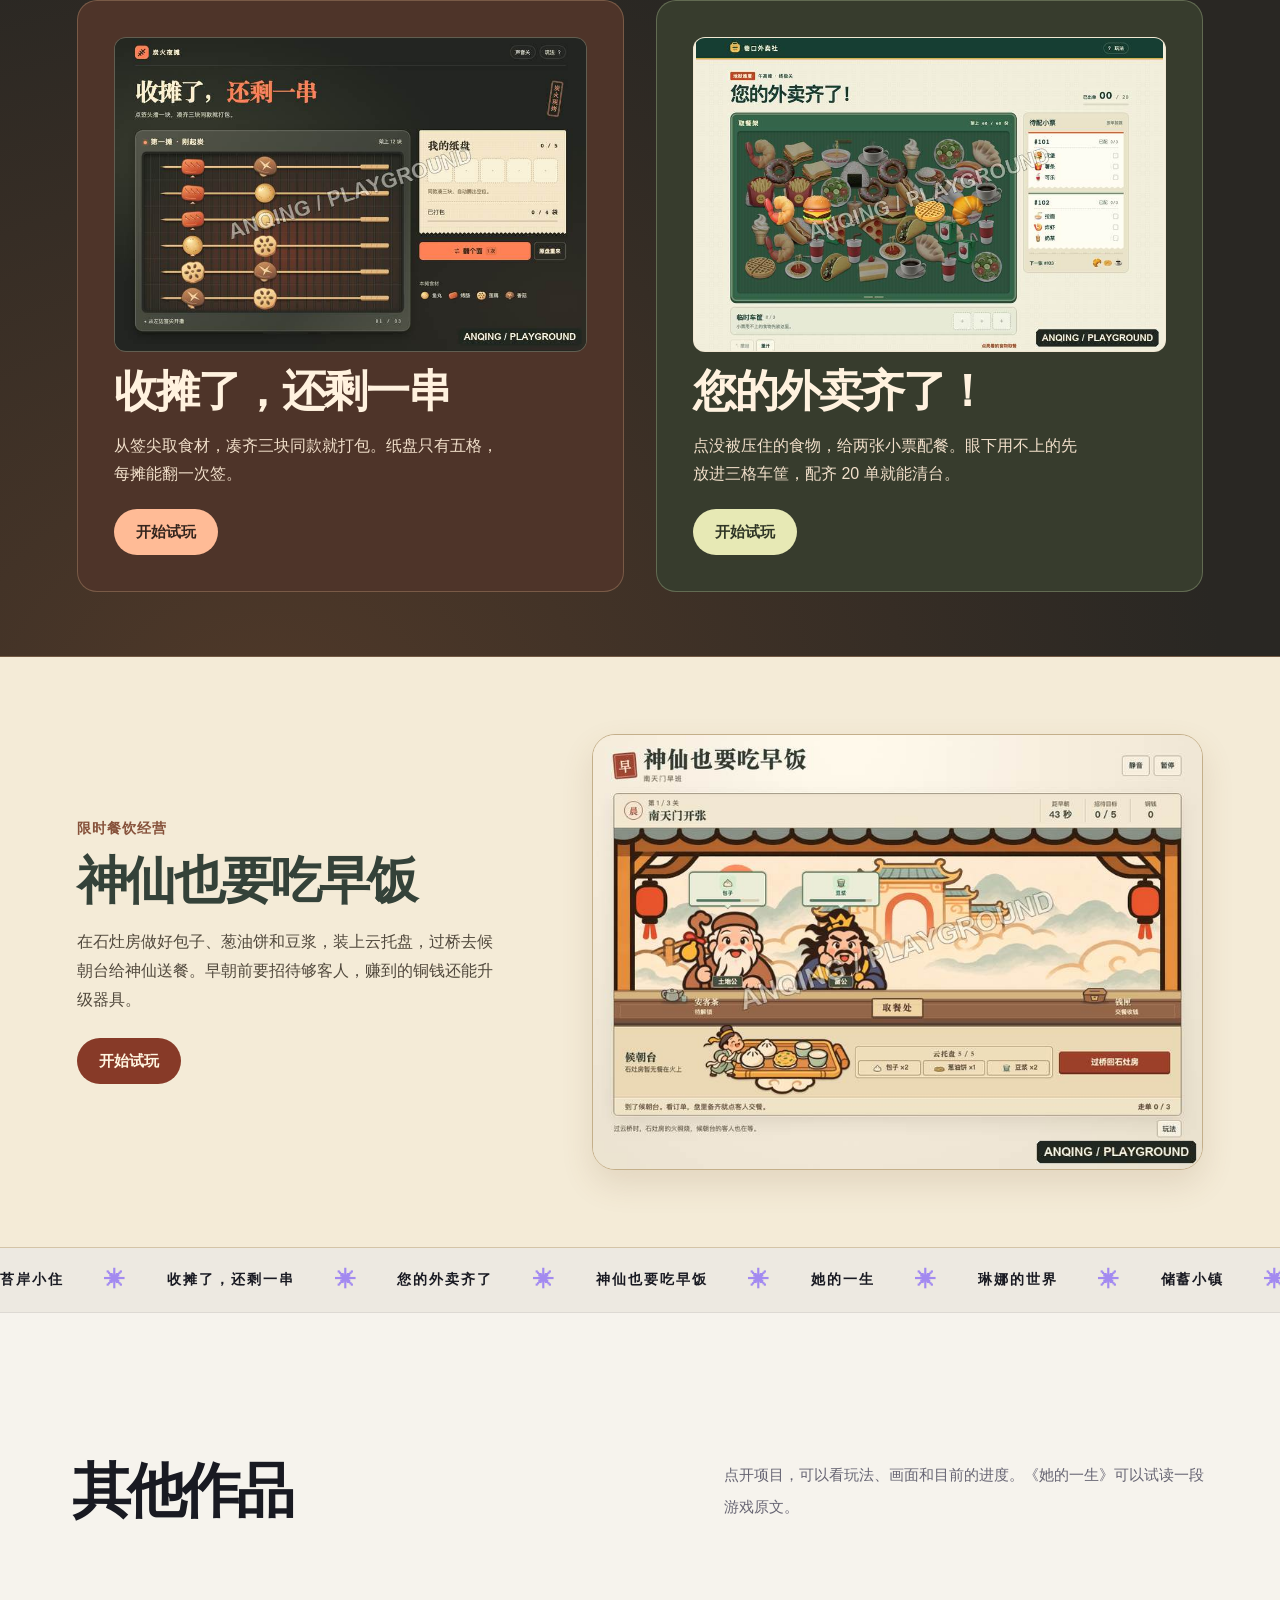
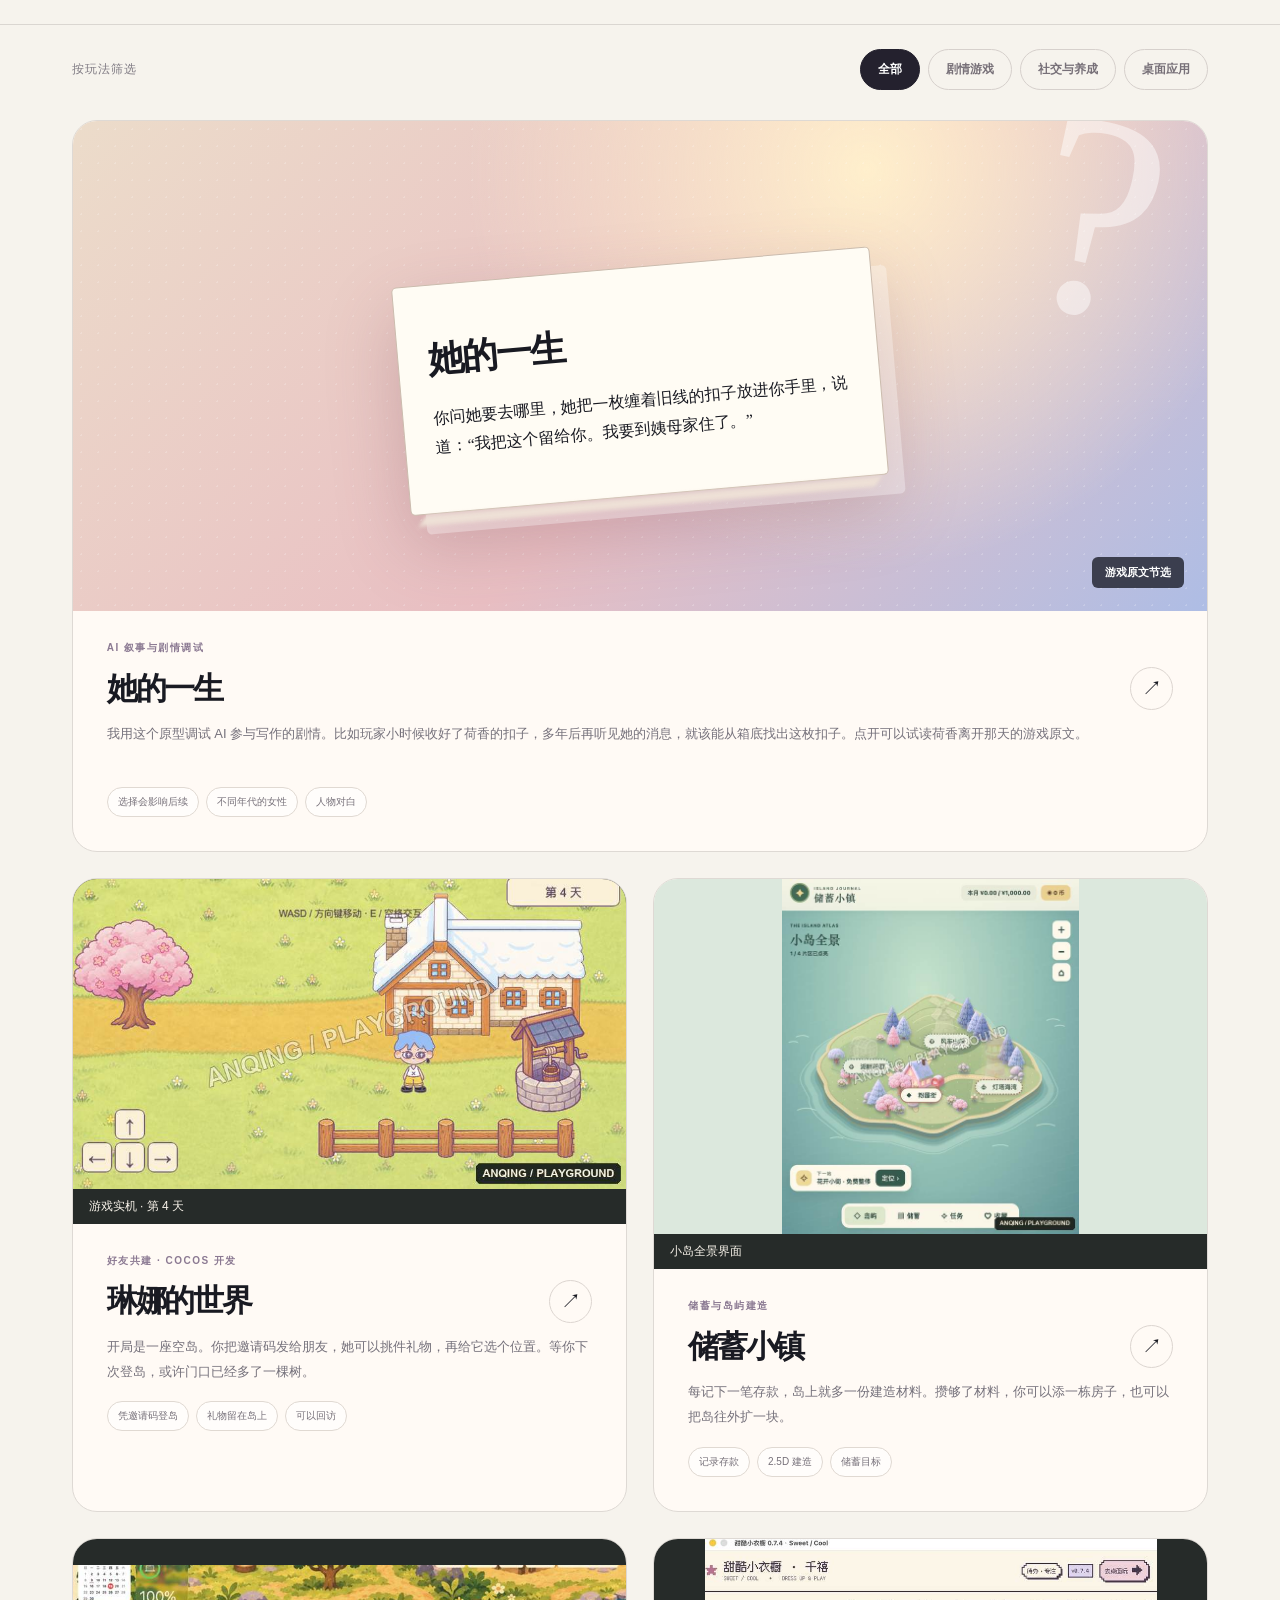
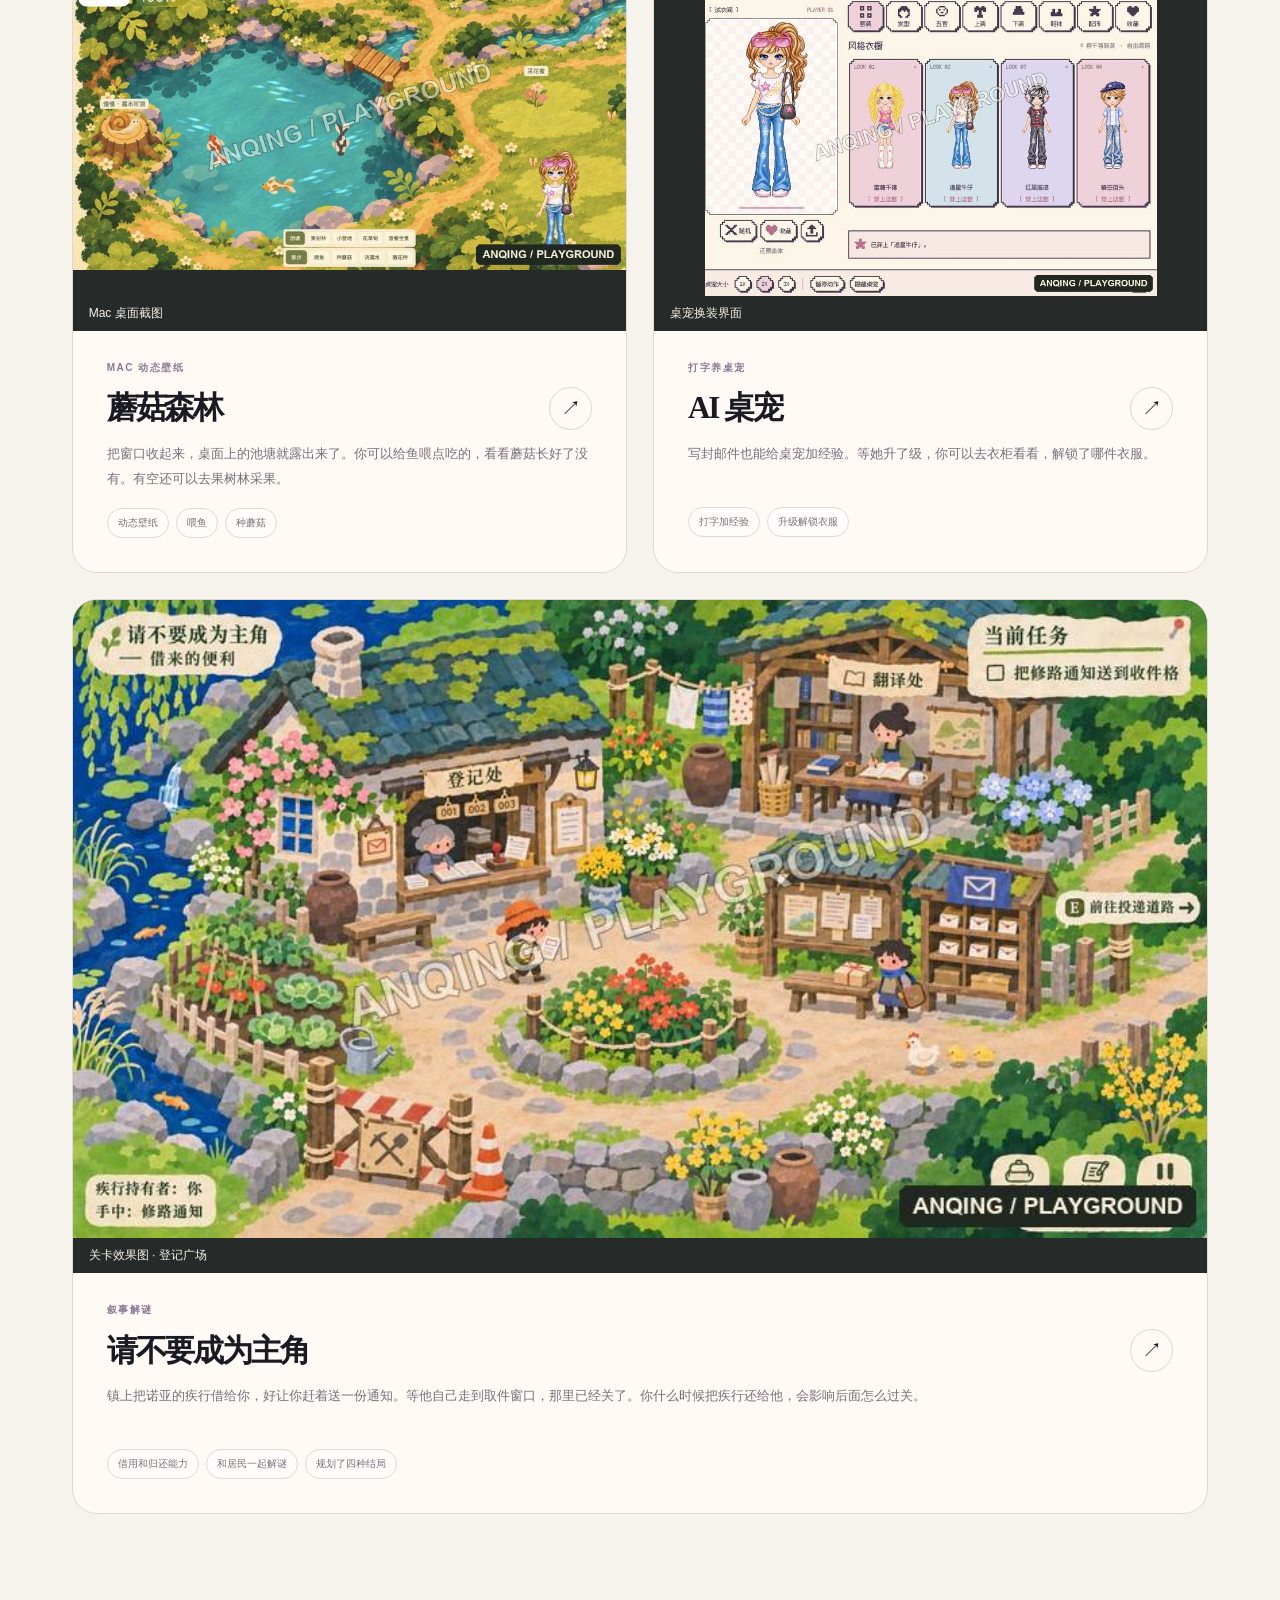
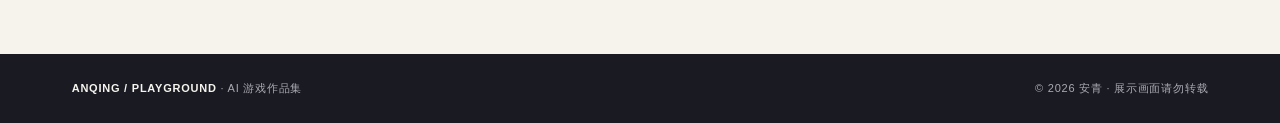
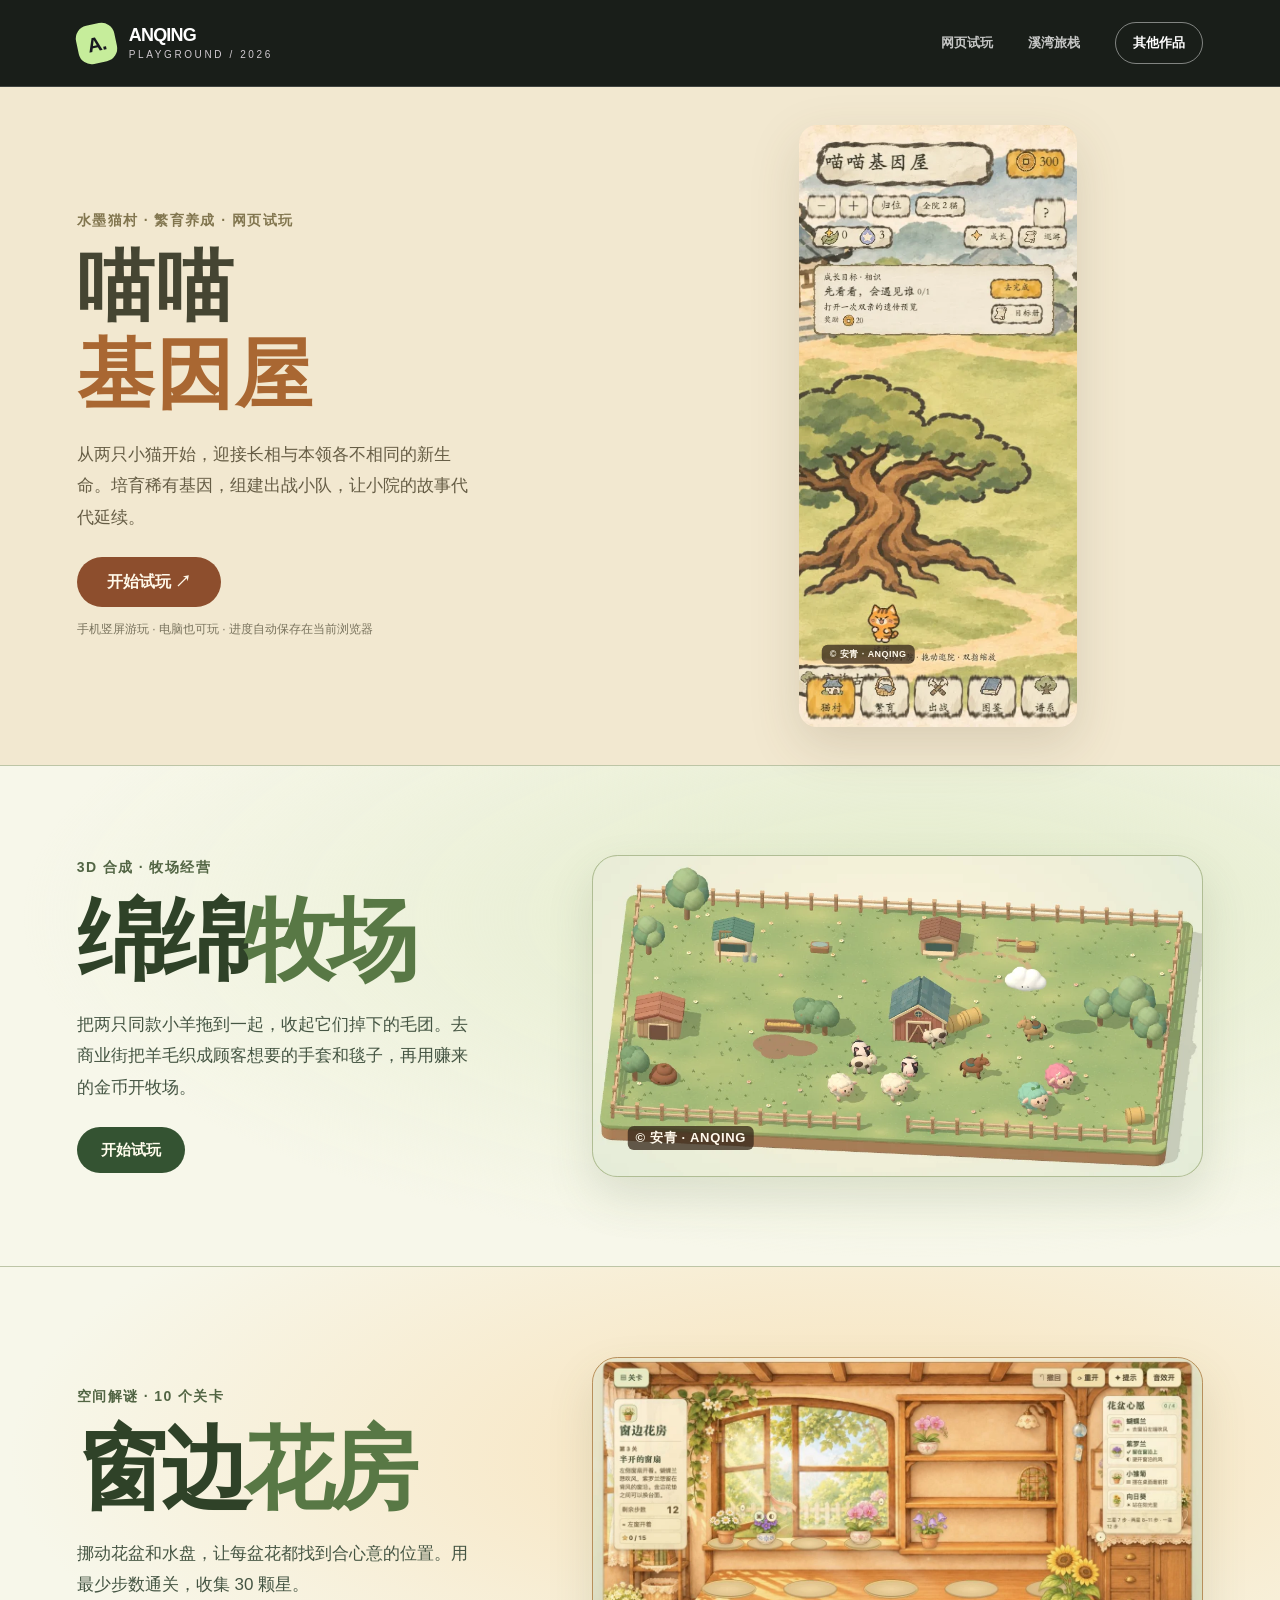
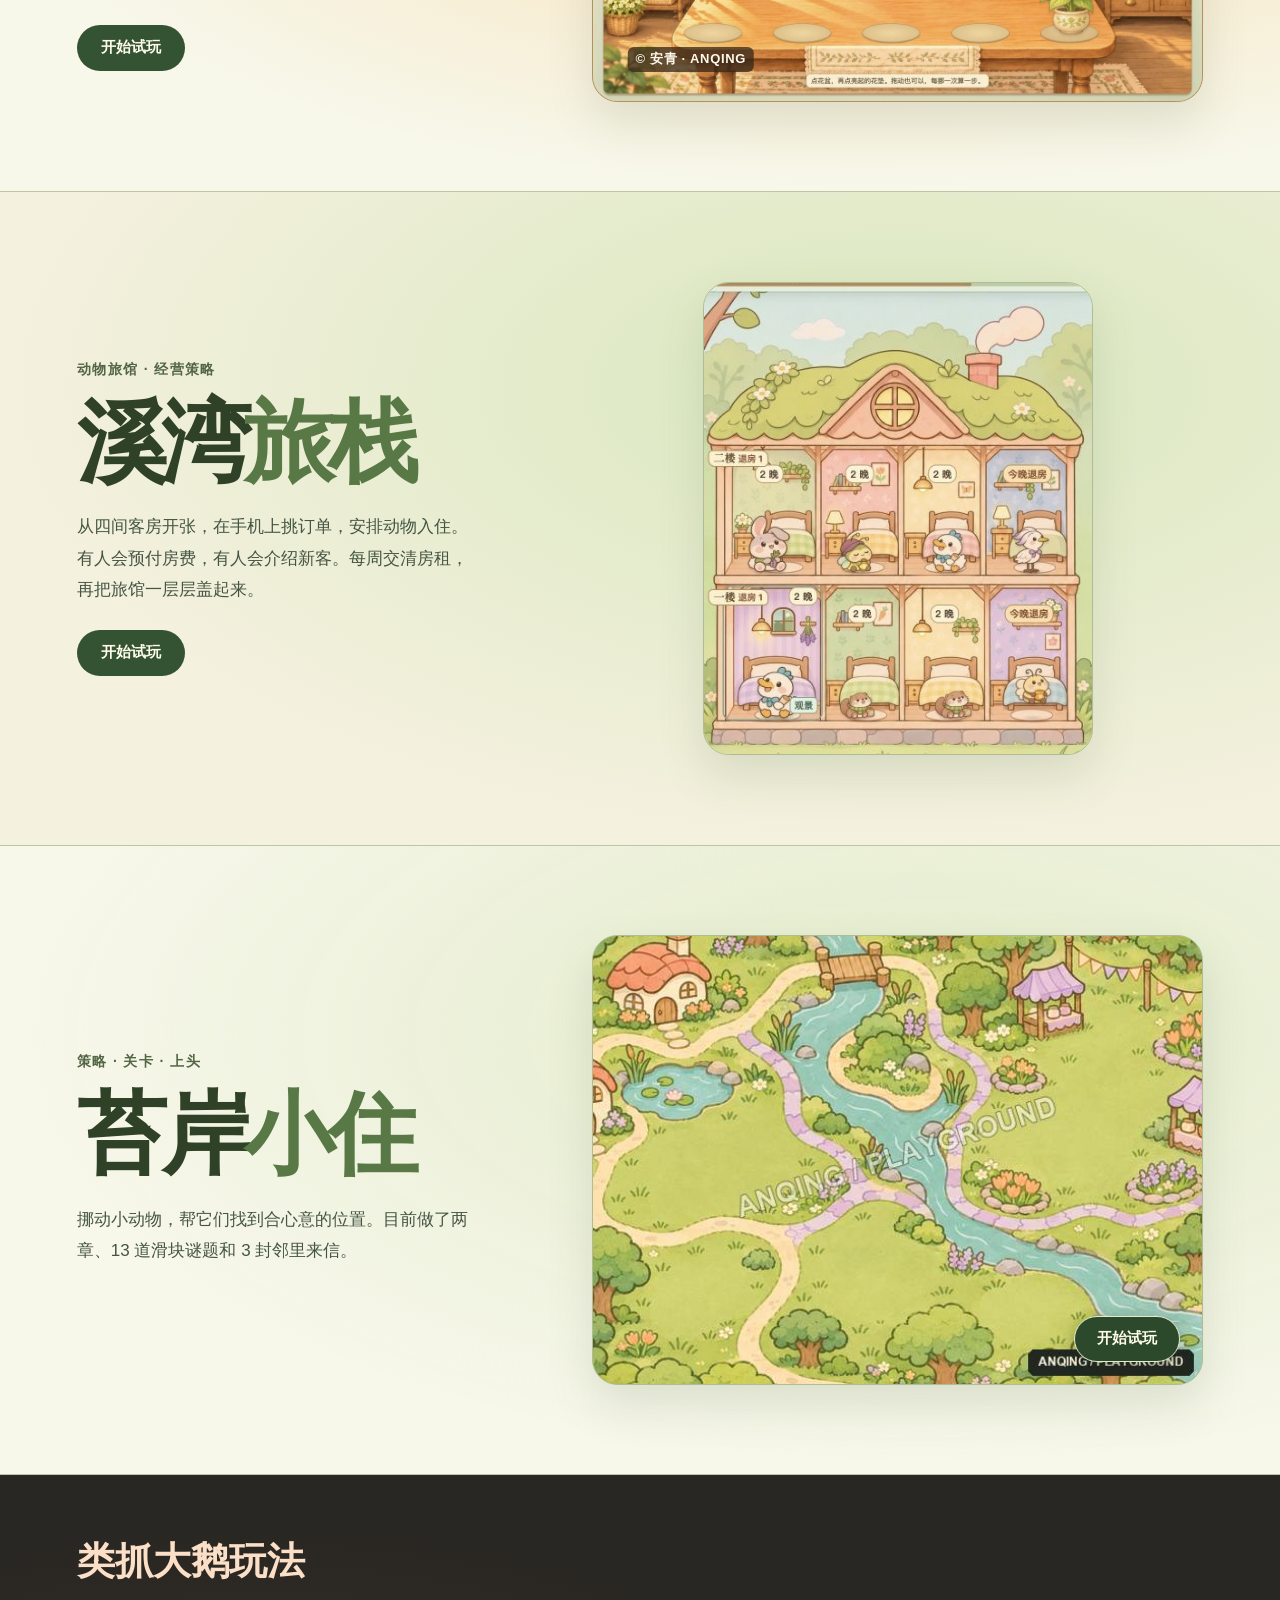
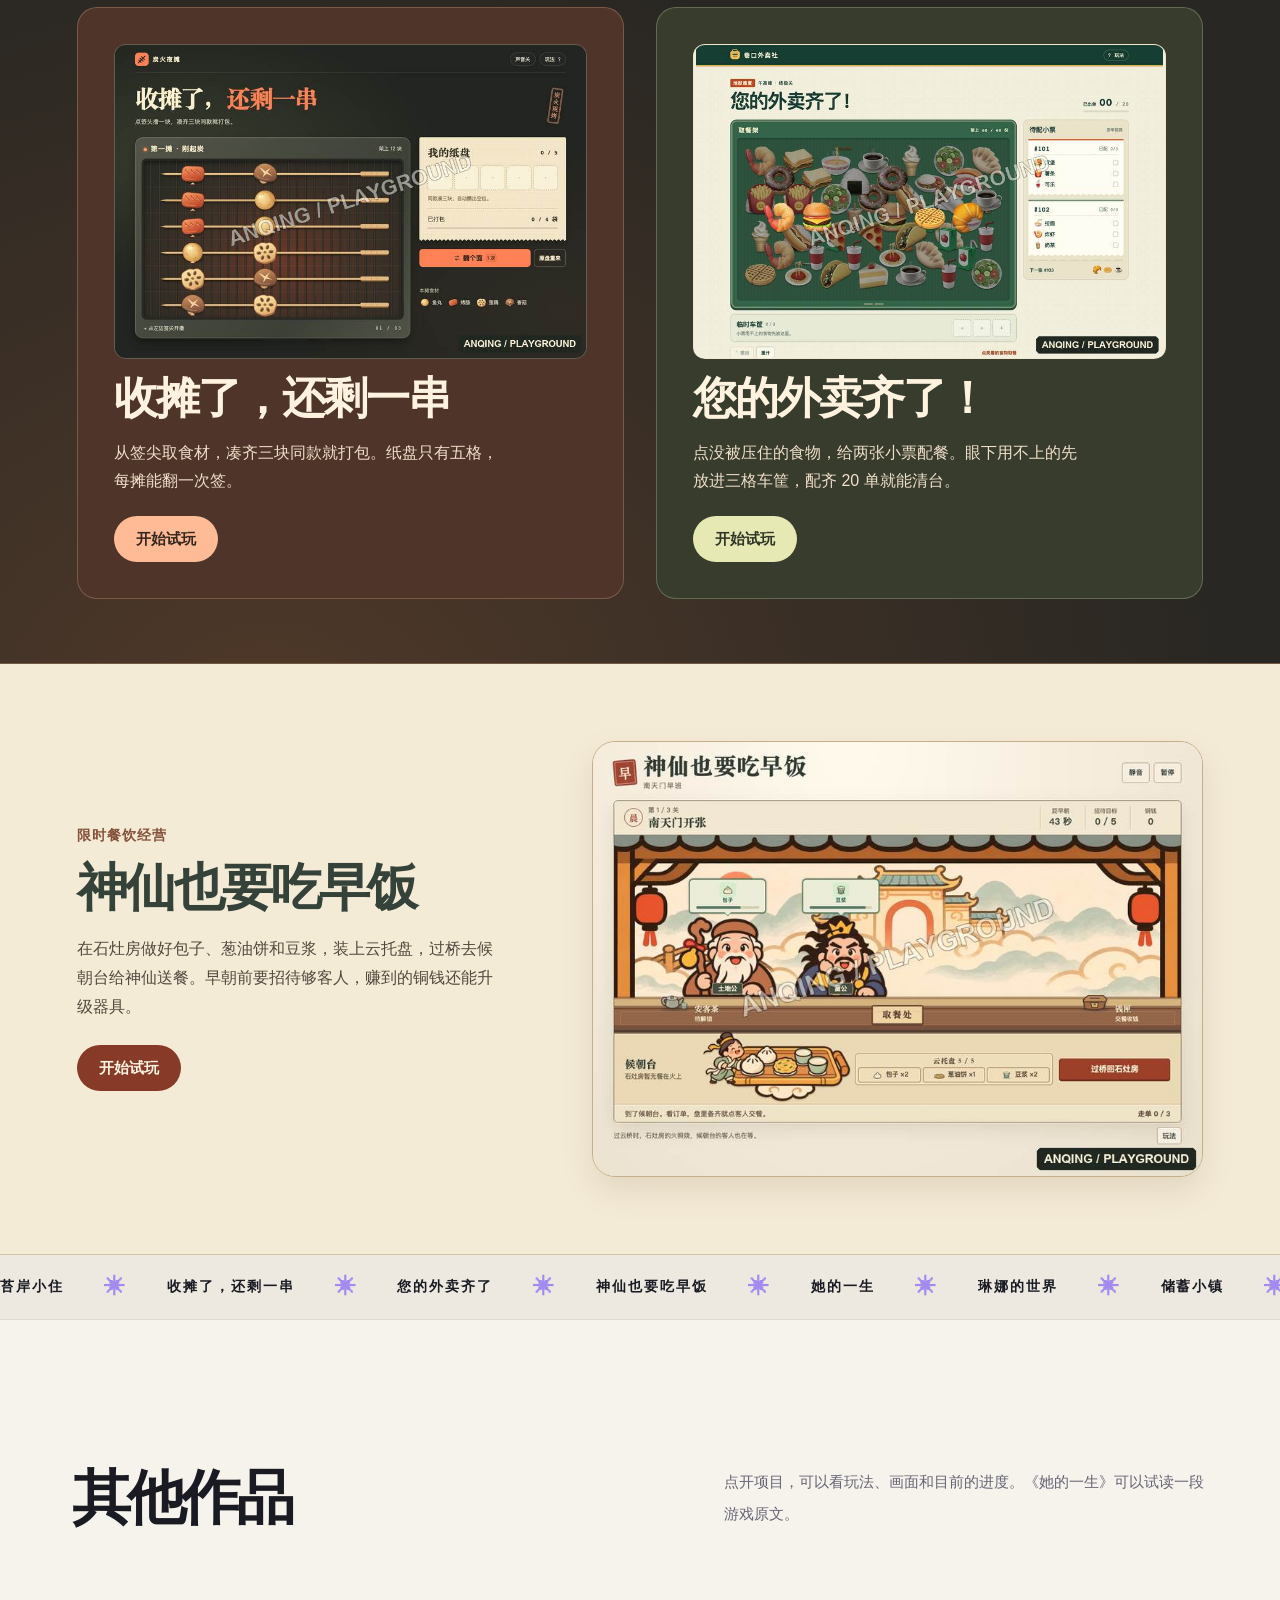
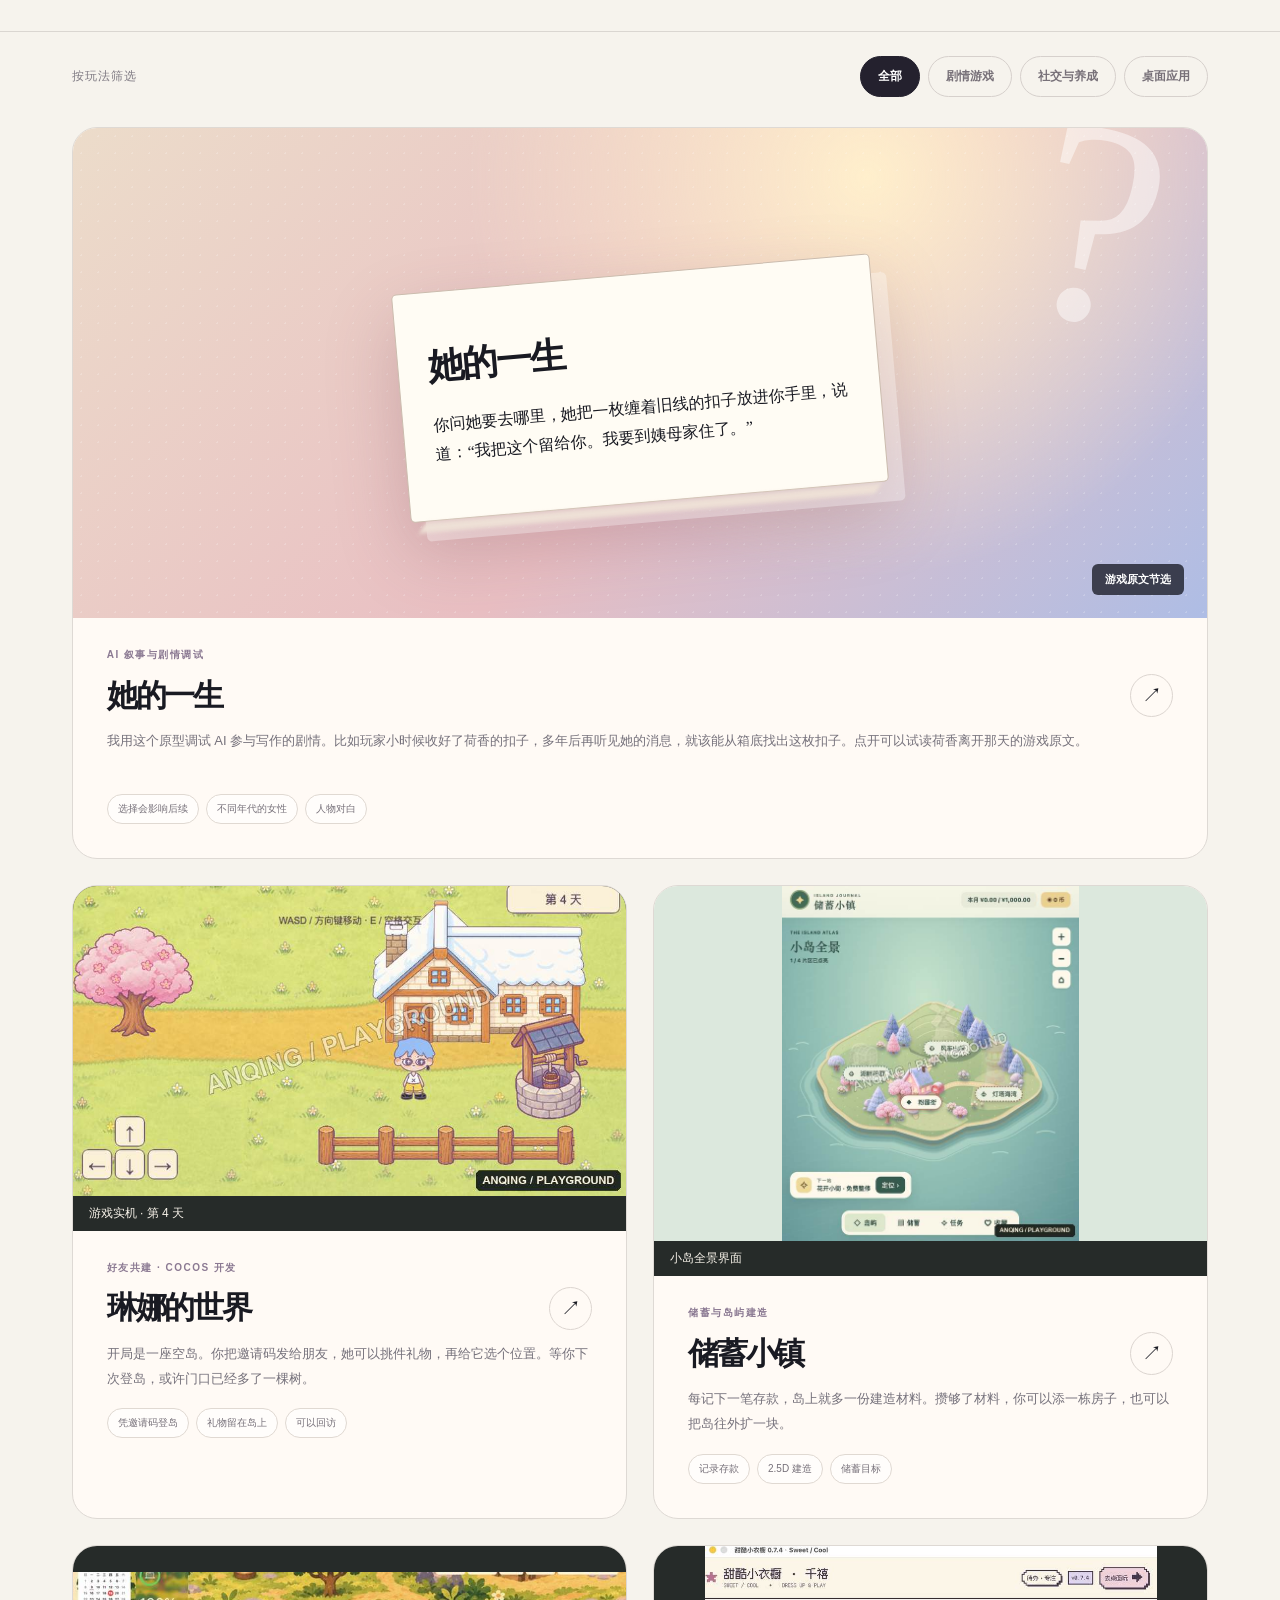
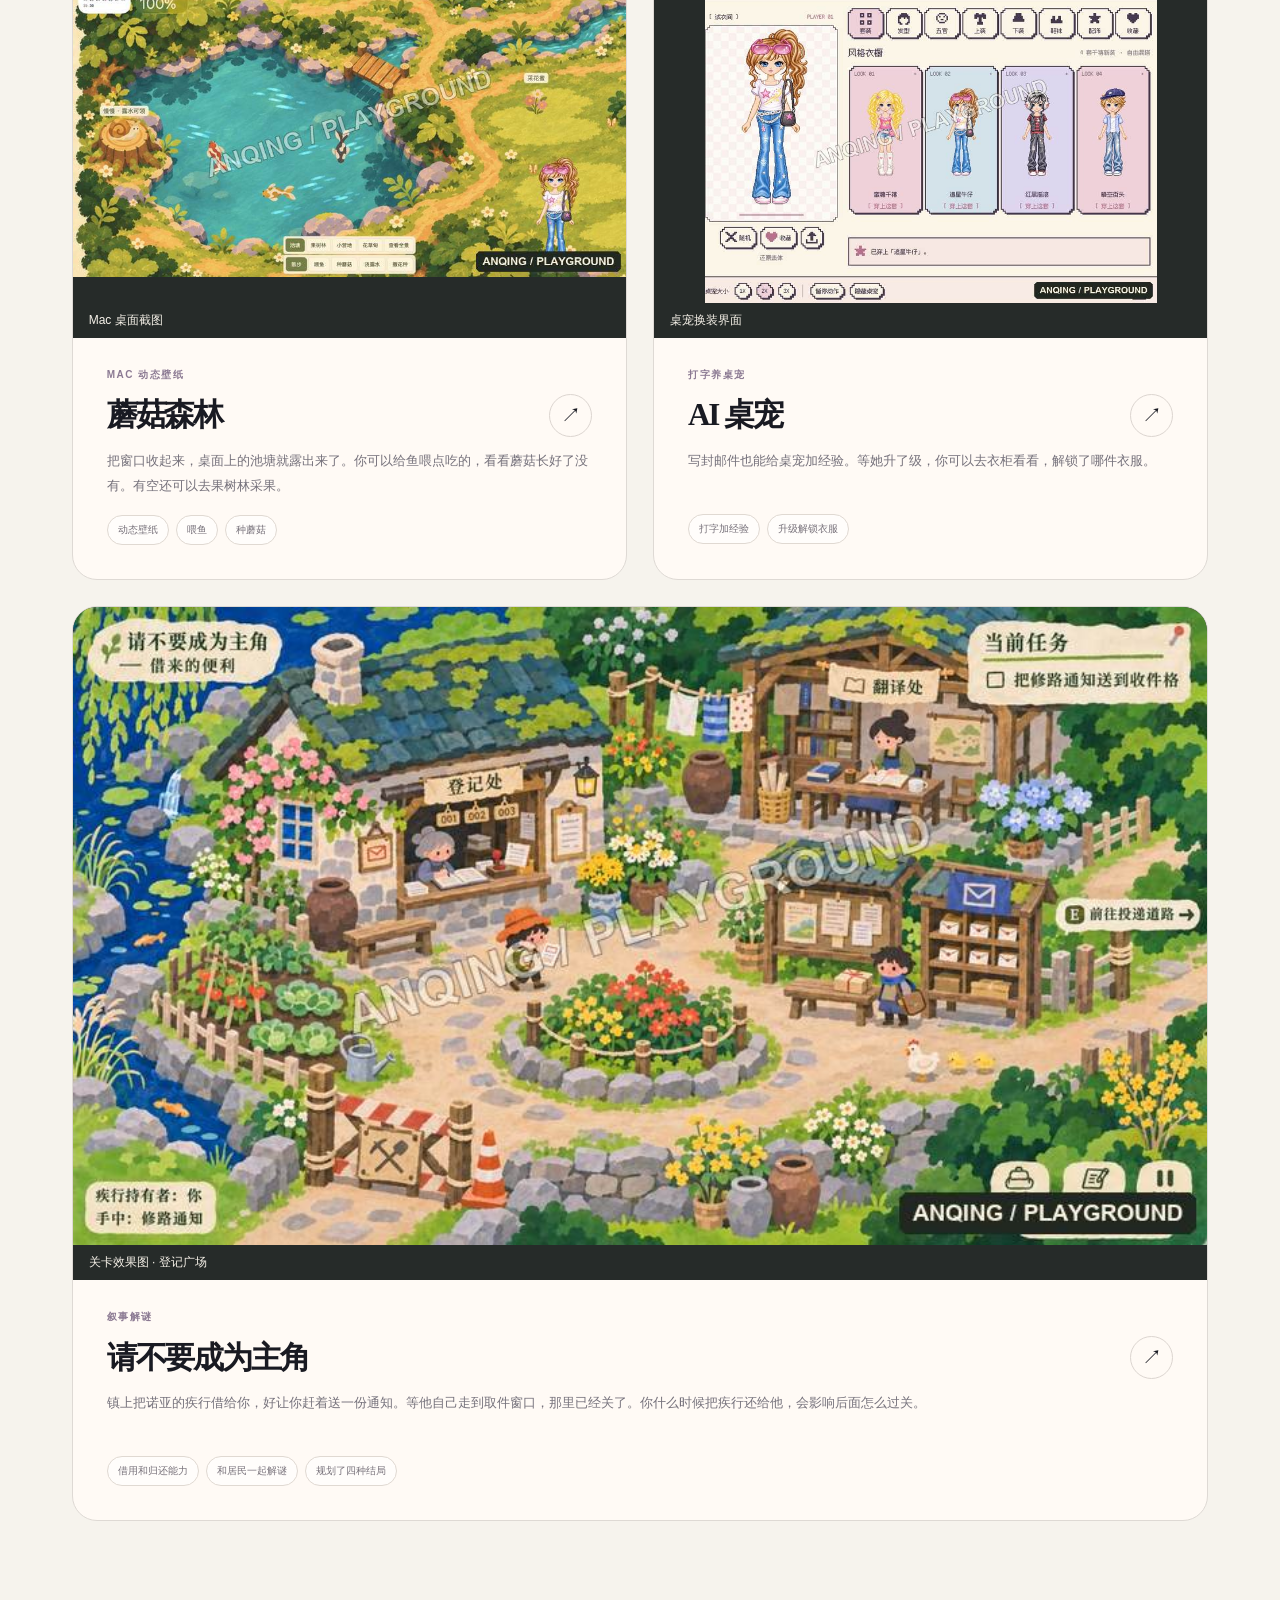
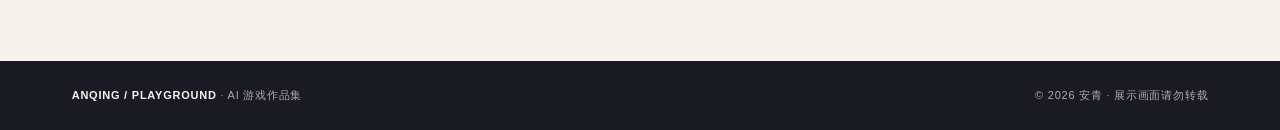
